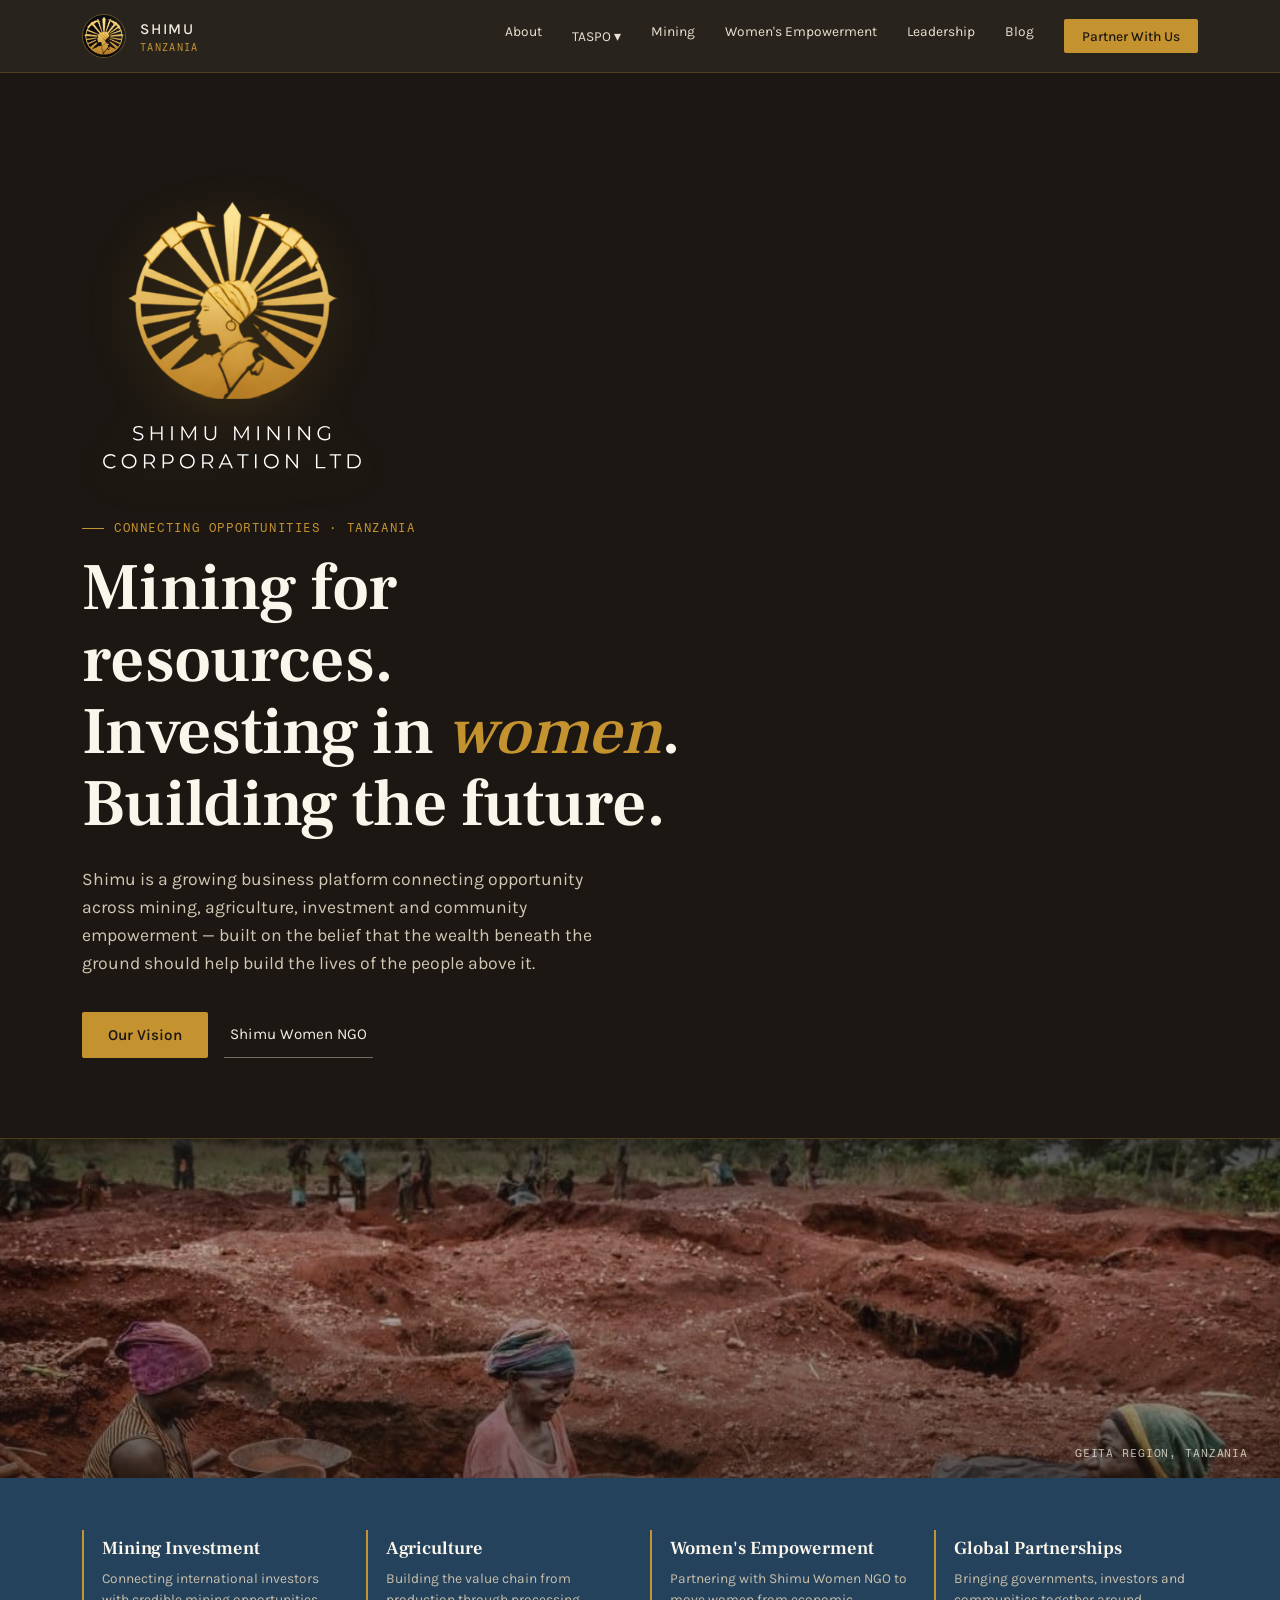
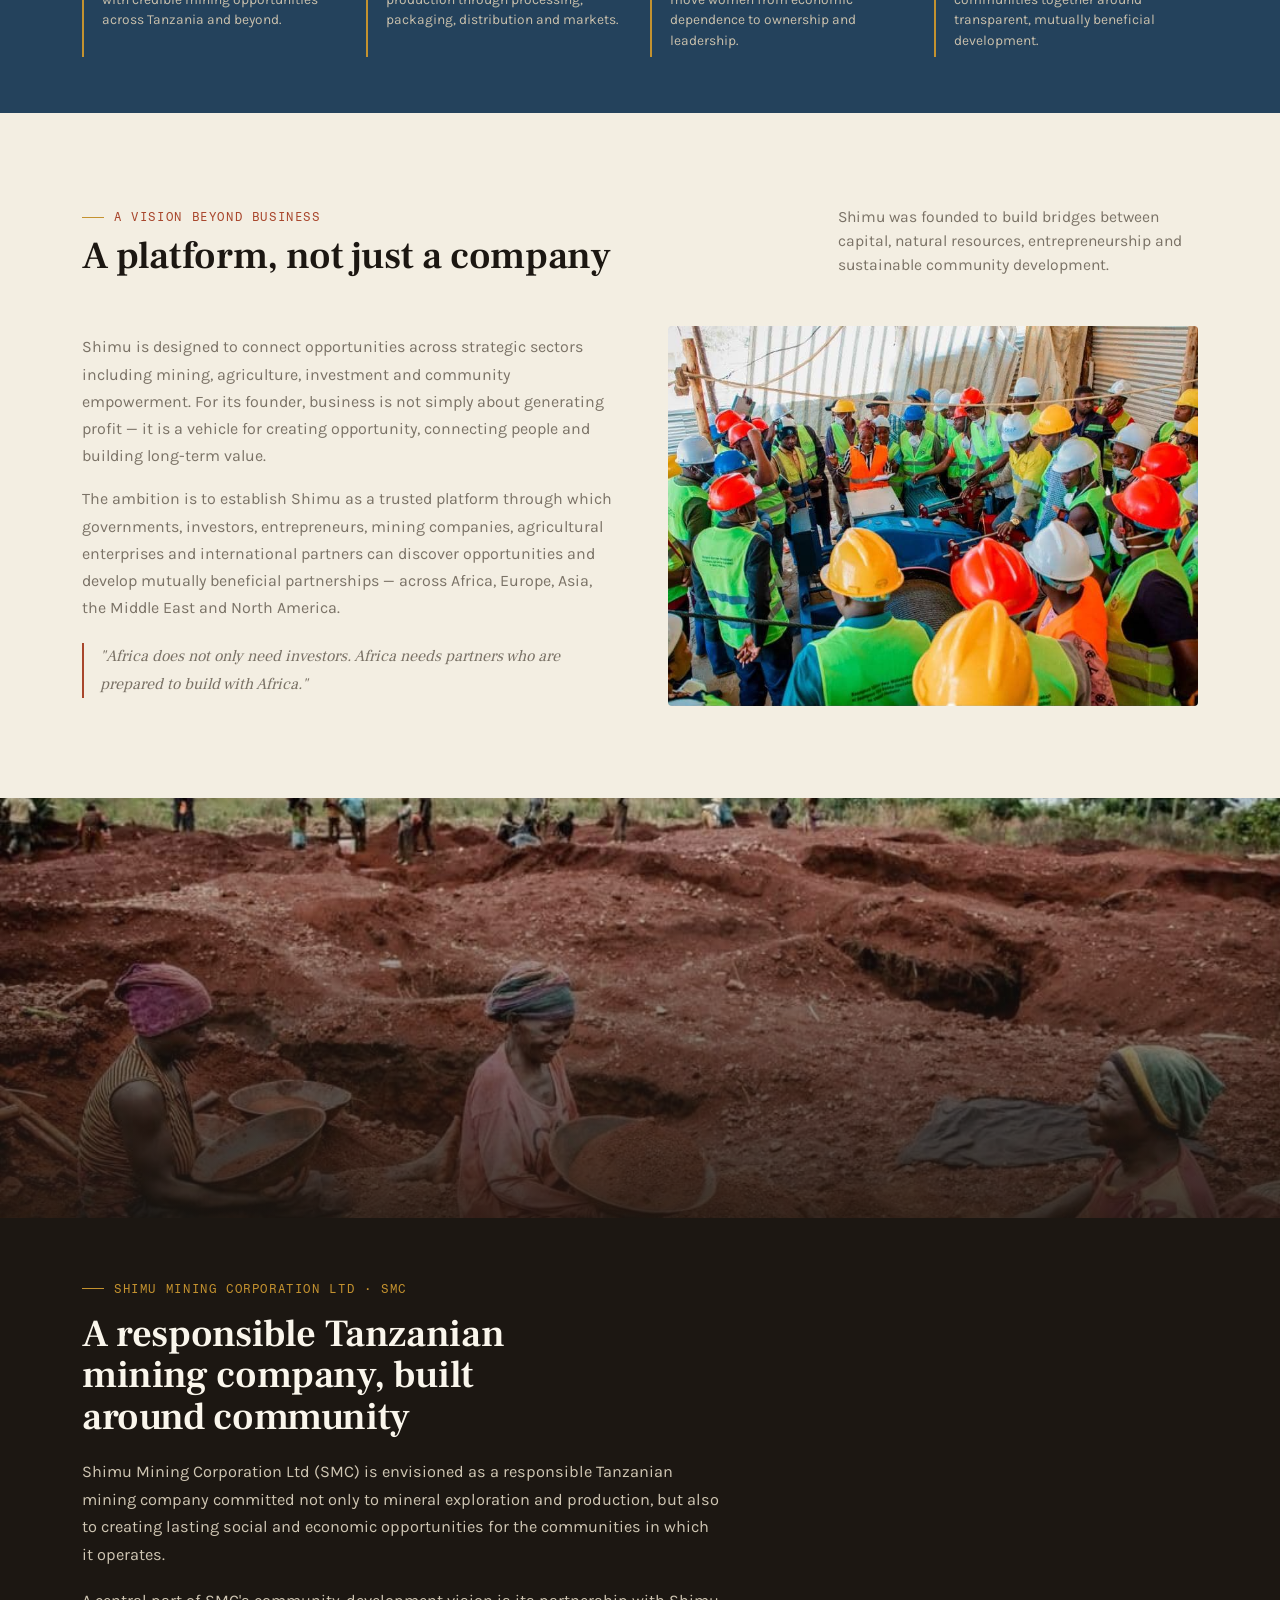
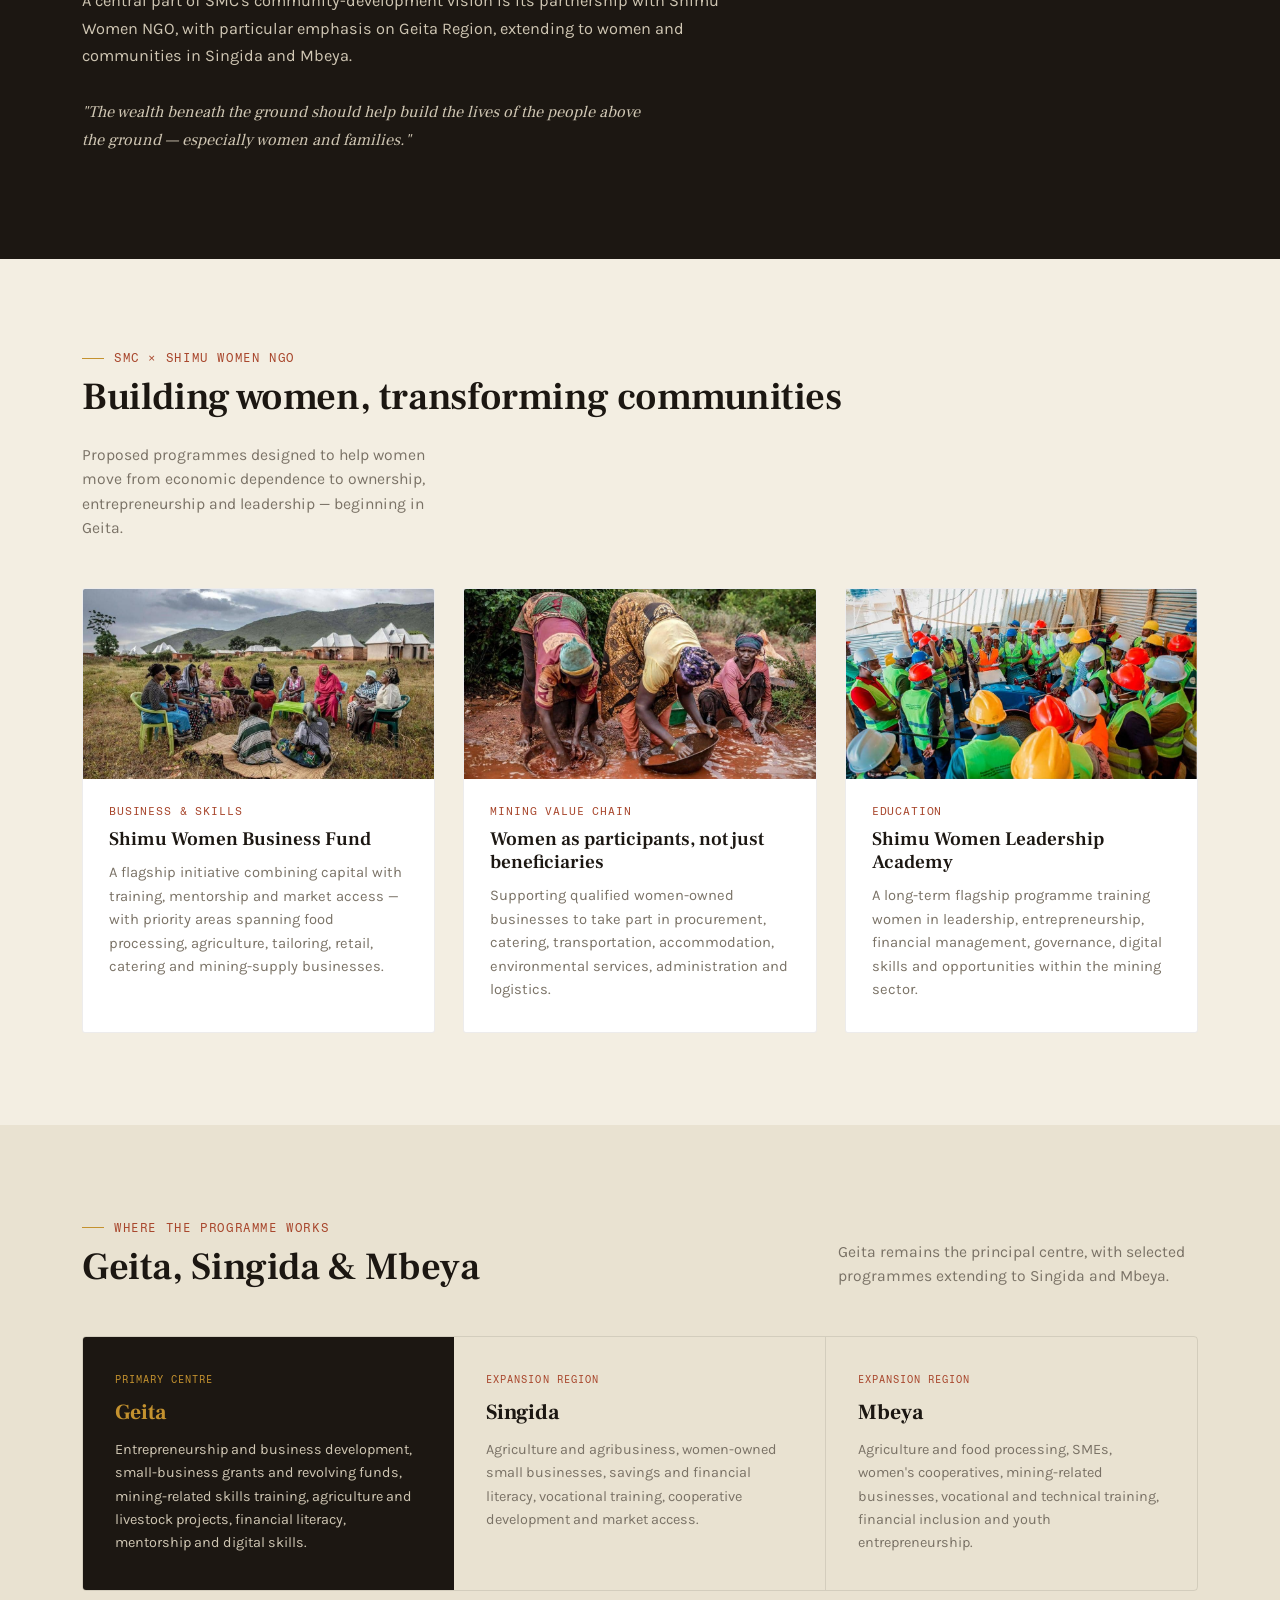
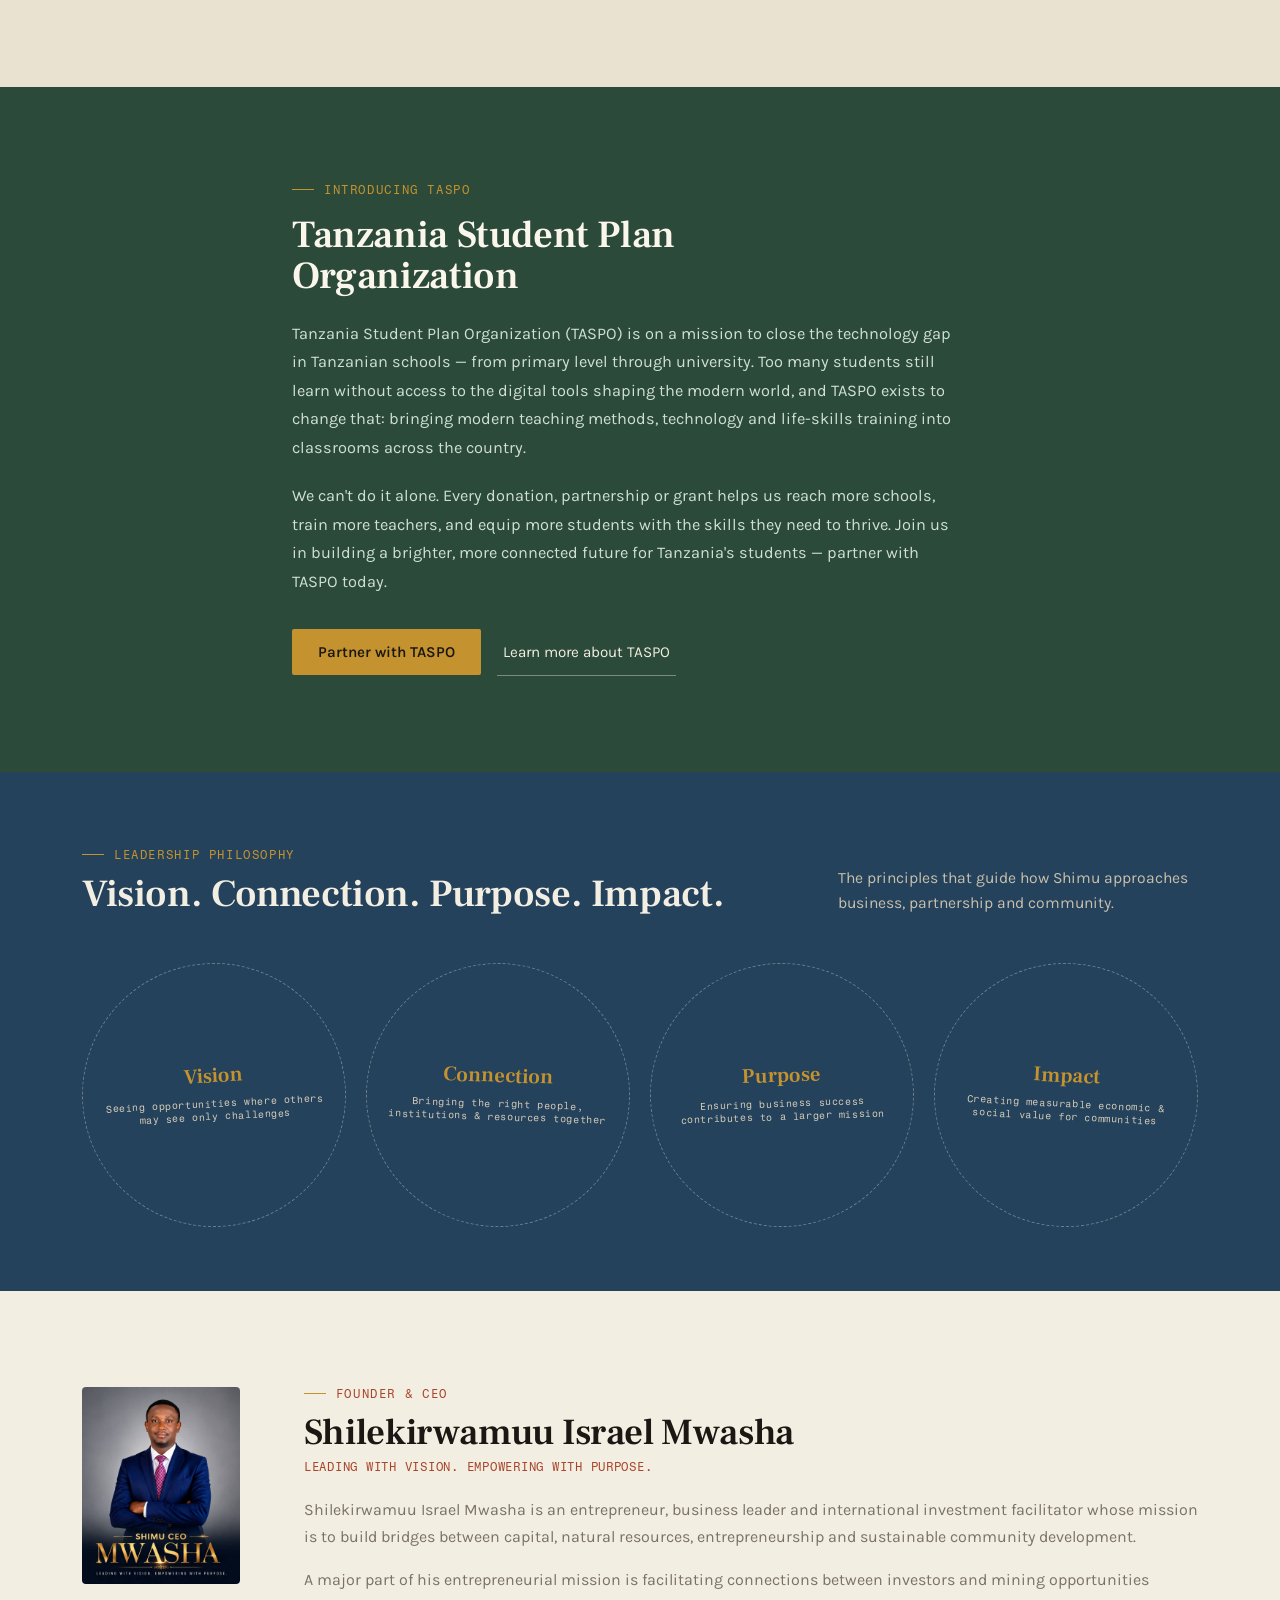
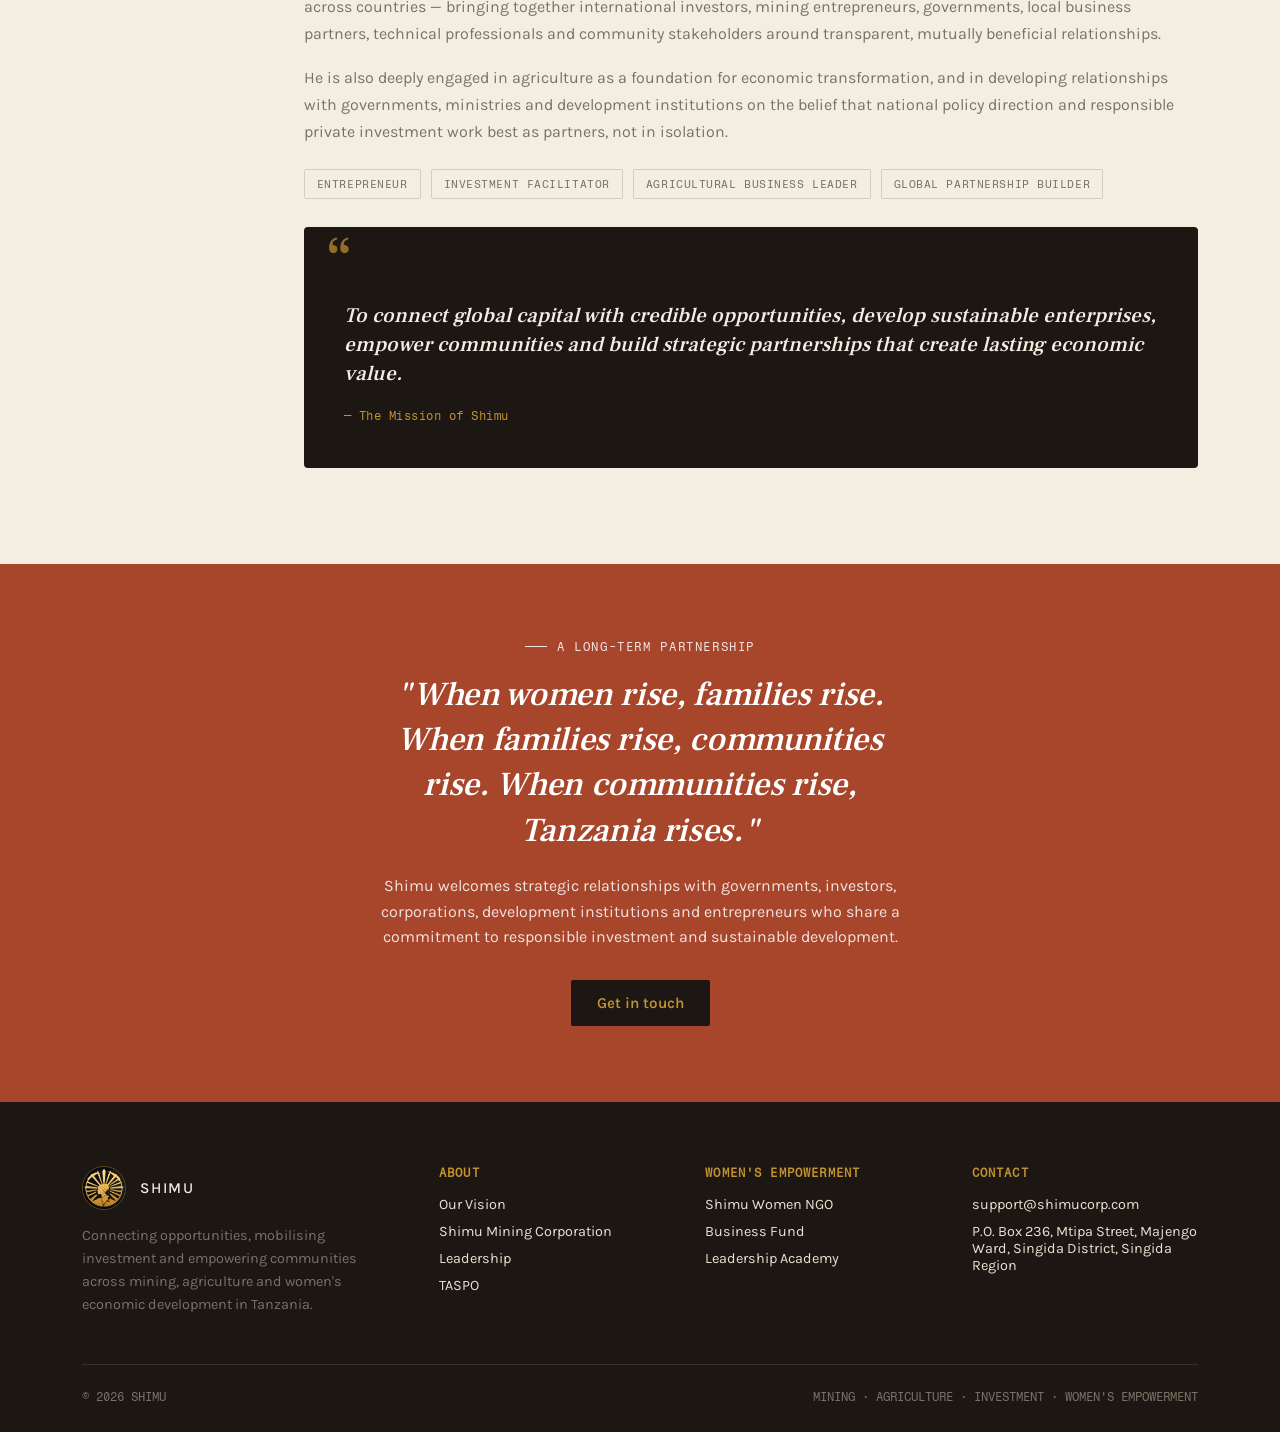
==== index.html @ d8be8149 "Add Donate page under TASPO New donate.html for the Whiteboards for All project — intro, "Why It Mat" ====
<!DOCTYPE html>
<html lang="en">
<head>
<meta charset="UTF-8">
<meta name="viewport" content="width=device-width, initial-scale=1.0">
<title>Shimu — Connecting Opportunities. Empowering Communities.</title>
<link rel="preconnect" href="https://fonts.googleapis.com">
<link rel="preconnect" href="https://fonts.gstatic.com" crossorigin>
<link href="https://fonts.googleapis.com/css2?family=Frank+Ruhl+Libre:wght@400;500;600;700;900&family=Karla:wght@400;500;600;700&family=Fragment+Mono&display=swap" rel="stylesheet">
<link rel="stylesheet" href="css/styles.css">
</head>
<body>

<header>
  <div class="nav">
    <a href="#" class="brand">
      <img class="brand-mark" src="images/shimu-logo-mark.png" alt="Shimu emblem">
      <span class="brand-text">Shimu<span>TANZANIA</span></span>
    </a>
    <nav class="navlinks">
      <a href="#about">About</a>
      <div class="nav-dropdown">
        <a href="taspo.html">TASPO ▾</a>
        <div class="nav-dropdown-menu">
          <a href="team.html">Team</a>
          <a href="licences.html">Licences</a>
          <a href="donate.html">Donate</a>
        </div>
      </div>
      <a href="#mining">Mining</a>
      <a href="#women">Women's Empowerment</a>
      <a href="#leadership">Leadership</a>
      <a href="blog.html">Blog</a>
      <a href="mailto:support@shimucorp.com" class="cta-link">Partner With Us</a>
    </nav>
    <button class="burger" aria-label="Open menu">MENU</button>
  </div>
</header>

<section class="hero">
  <div class="hero-inner">
    <img class="hero-logo" src="images/shimu-logo.svg" alt="Shimu Mining Co. Ltd. emblem">
    <div class="eyebrow">Connecting opportunities · Tanzania</div>
    <h1>Mining for resources.<br>Investing in <em>women</em>.<br>Building the future.</h1>
    <p class="lede">Shimu is a growing business platform connecting opportunity across mining, agriculture, investment and community empowerment — built on the belief that the wealth beneath the ground should help build the lives of the people above it.</p>
    <div class="hero-actions">
      <a href="#about" class="btn-primary">Our Vision</a>
      <a href="#women" class="btn-ghost">Shimu Women NGO</a>
    </div>
  </div>
  <div class="hero-photo">
    <img src="images/mining-site-aerial.jpg" alt="A Shimu-affiliated mining site in Geita Region, Tanzania">
    <span class="hero-photo-caption">Geita Region, Tanzania</span>
  </div>
</section>

<section class="pillars">
  <div class="pillars-inner">
    <div class="pillar">
      <h4>Mining Investment</h4>
      <p>Connecting international investors with credible mining opportunities across Tanzania and beyond.</p>
    </div>
    <div class="pillar">
      <h4>Agriculture</h4>
      <p>Building the value chain from production through processing, packaging, distribution and markets.</p>
    </div>
    <div class="pillar">
      <h4>Women's Empowerment</h4>
      <p>Partnering with Shimu Women NGO to move women from economic dependence to ownership and leadership.</p>
    </div>
    <div class="pillar">
      <h4>Global Partnerships</h4>
      <p>Bringing governments, investors and communities together around transparent, mutually beneficial development.</p>
    </div>
  </div>
</section>

<section class="section" id="about">
  <div class="wrap">
    <div class="section-head">
      <div>
        <div class="eyebrow rust">A vision beyond business</div>
        <h2>A platform, not just a company</h2>
      </div>
      <p>Shimu was founded to build bridges between capital, natural resources, entrepreneurship and sustainable community development.</p>
    </div>
    <div class="split">
      <div class="split-copy">
        <p>Shimu is designed to connect opportunities across strategic sectors including mining, agriculture, investment and community empowerment. For its founder, business is not simply about generating profit — it is a vehicle for creating opportunity, connecting people and building long-term value.</p>
        <p>The ambition is to establish Shimu as a trusted platform through which governments, investors, entrepreneurs, mining companies, agricultural enterprises and international partners can discover opportunities and develop mutually beneficial partnerships — across Africa, Europe, Asia, the Middle East and North America.</p>
        <p class="tag-line">"Africa does not only need investors. Africa needs partners who are prepared to build with Africa."</p>
      </div>
      <img src="images/training-workshop.jpg" alt="Community and mining-sector training session at a Shimu-affiliated site">
    </div>
  </div>
</section>

<section class="mining-band" id="mining">
  <div class="mining-media">
    <img src="images/mining-site-aerial.jpg" alt="Small-scale mining site with women working the ground in Geita Region">
  </div>
  <div class="mining-copy">
    <div class="eyebrow">Shimu Mining Corporation Ltd · SMC</div>
    <h2>A responsible Tanzanian mining company, built around community</h2>
    <p>Shimu Mining Corporation Ltd (SMC) is envisioned as a responsible Tanzanian mining company committed not only to mineral exploration and production, but also to creating lasting social and economic opportunities for the communities in which it operates.</p>
    <p>A central part of SMC's community-development vision is its partnership with Shimu Women NGO, with particular emphasis on Geita Region, extending to women and communities in Singida and Mbeya.</p>
    <p class="mining-quote">"The wealth beneath the ground should help build the lives of the people above the ground — especially women and families."</p>
  </div>
</section>

<section class="section" id="women">
  <div class="wrap">
    <div class="section-head">
      <div>
        <div class="eyebrow rust">SMC × Shimu Women NGO</div>
        <h2>Building women, transforming communities</h2>
      </div>
      <p>Proposed programmes designed to help women move from economic dependence to ownership, entrepreneurship and leadership — beginning in Geita.</p>
    </div>

    <div class="grid">
      <article class="card">
        <div class="card-media"><img src="images/womens-circle.jpg" alt="Women's group meeting in Geita Region"></div>
        <div class="card-body">
          <div class="card-tag">Business &amp; Skills</div>
          <h4>Shimu Women Business Fund</h4>
          <p>A flagship initiative combining capital with training, mentorship and market access — with priority areas spanning food processing, agriculture, tailoring, retail, catering and mining-supply businesses.</p>
        </div>
      </article>

      <article class="card">
        <div class="card-media"><img src="images/panning-closeup.jpg" alt="Women panning for minerals at a Shimu-affiliated site"></div>
        <div class="card-body">
          <div class="card-tag">Mining Value Chain</div>
          <h4>Women as participants, not just beneficiaries</h4>
          <p>Supporting qualified women-owned businesses to take part in procurement, catering, transportation, accommodation, environmental services, administration and logistics.</p>
        </div>
      </article>

      <article class="card">
        <div class="card-media"><img src="images/training-workshop.jpg" alt="Vocational training session at a Shimu-affiliated site"></div>
        <div class="card-body">
          <div class="card-tag">Education</div>
          <h4>Shimu Women Leadership Academy</h4>
          <p>A long-term flagship programme training women in leadership, entrepreneurship, financial management, governance, digital skills and opportunities within the mining sector.</p>
        </div>
      </article>
    </div>
  </div>
</section>

<section class="regions">
  <div class="wrap">
    <div class="section-head">
      <div>
        <div class="eyebrow rust">Where the programme works</div>
        <h2>Geita, Singida &amp; Mbeya</h2>
      </div>
      <p>Geita remains the principal centre, with selected programmes extending to Singida and Mbeya.</p>
    </div>
    <div class="region-grid">
      <div class="region primary">
        <span class="region-badge">Primary centre</span>
        <h4>Geita</h4>
        <p>Entrepreneurship and business development, small-business grants and revolving funds, mining-related skills training, agriculture and livestock projects, financial literacy, mentorship and digital skills.</p>
      </div>
      <div class="region">
        <span class="region-badge">Expansion region</span>
        <h4>Singida</h4>
        <p>Agriculture and agribusiness, women-owned small businesses, savings and financial literacy, vocational training, cooperative development and market access.</p>
      </div>
      <div class="region">
        <span class="region-badge">Expansion region</span>
        <h4>Mbeya</h4>
        <p>Agriculture and food processing, SMEs, women's cooperatives, mining-related businesses, vocational and technical training, financial inclusion and youth entrepreneurship.</p>
      </div>
    </div>
  </div>
</section>

<section class="taspo-band" id="taspo">
  <div class="wrap taspo-copy">
    <div class="eyebrow">Introducing TASPO</div>
    <h2>Tanzania Student Plan Organization</h2>
    <p>Tanzania Student Plan Organization (TASPO) is on a mission to close the technology gap in Tanzanian schools — from primary level through university. Too many students still learn without access to the digital tools shaping the modern world, and TASPO exists to change that: bringing modern teaching methods, technology and life-skills training into classrooms across the country.</p>
    <p>We can't do it alone. Every donation, partnership or grant helps us reach more schools, train more teachers, and equip more students with the skills they need to thrive. Join us in building a brighter, more connected future for Tanzania's students — partner with TASPO today.</p>
    <div class="hero-actions">
      <a href="mailto:support@shimucorp.com" class="btn-primary">Partner with TASPO</a>
      <a href="taspo.html" class="btn-ghost">Learn more about TASPO</a>
    </div>
  </div>
</section>

<section class="philosophy" id="leadership">
  <div class="wrap">
    <div class="section-head">
      <div>
        <div class="eyebrow">Leadership philosophy</div>
        <h2>Vision. Connection. Purpose. Impact.</h2>
      </div>
      <p>The principles that guide how Shimu approaches business, partnership and community.</p>
    </div>
    <div class="stamp-grid">
      <div class="stamp">
        <div class="word">Vision</div>
        <div class="lbl">Seeing opportunities where others may see only challenges</div>
      </div>
      <div class="stamp">
        <div class="word">Connection</div>
        <div class="lbl">Bringing the right people, institutions &amp; resources together</div>
      </div>
      <div class="stamp">
        <div class="word">Purpose</div>
        <div class="lbl">Ensuring business success contributes to a larger mission</div>
      </div>
      <div class="stamp">
        <div class="word">Impact</div>
        <div class="lbl">Creating measurable economic &amp; social value for communities</div>
      </div>
    </div>
  </div>
</section>

<section class="leader">
  <div class="wrap">
    <div class="leader-grid">
      <div class="leader-photo">
        <img src="images/ceo-mwasha.jpg" alt="Shilekirwamuu Israel Mwasha, Founder and CEO of Shimu">
      </div>
      <div class="leader-copy">
        <div class="eyebrow rust">Founder &amp; CEO</div>
        <h2>Shilekirwamuu Israel Mwasha</h2>
        <div class="leader-role">Leading with vision. Empowering with purpose.</div>
        <p>Shilekirwamuu Israel Mwasha is an entrepreneur, business leader and international investment facilitator whose mission is to build bridges between capital, natural resources, entrepreneurship and sustainable community development.</p>
        <p>A major part of his entrepreneurial mission is facilitating connections between investors and mining opportunities across countries — bringing together international investors, mining entrepreneurs, governments, local business partners, technical professionals and community stakeholders around transparent, mutually beneficial relationships.</p>
        <p>He is also deeply engaged in agriculture as a foundation for economic transformation, and in developing relationships with governments, ministries and development institutions on the belief that national policy direction and responsible private investment work best as partners, not in isolation.</p>
        <div class="leader-titles">
          <span>Entrepreneur</span>
          <span>Investment Facilitator</span>
          <span>Agricultural Business Leader</span>
          <span>Global Partnership Builder</span>
        </div>
        <div class="quote-block">
          <blockquote>To connect global capital with credible opportunities, develop sustainable enterprises, empower communities and build strategic partnerships that create lasting economic value.</blockquote>
          <cite>— The Mission of Shimu</cite>
        </div>
      </div>
    </div>
  </div>
</section>

<section class="cta-band" id="contact">
  <div class="wrap">
    <div class="eyebrow">A long-term partnership</div>
    <h2>"When women rise, families rise. When families rise, communities rise. When communities rise, Tanzania rises."</h2>
    <p>Shimu welcomes strategic relationships with governments, investors, corporations, development institutions and entrepreneurs who share a commitment to responsible investment and sustainable development.</p>
    <a href="mailto:support@shimucorp.com" class="btn-primary">Get in touch</a>
  </div>
</section>

<footer>
  <div class="wrap">
    <div class="footer-grid">
      <div class="footer-brand">
        <div class="brand">
          <img class="brand-mark" src="images/shimu-logo-mark.png" alt="Shimu emblem">
          <span class="brand-text">Shimu</span>
        </div>
        <p>Connecting opportunities, mobilising investment and empowering communities across mining, agriculture and women's economic development in Tanzania.</p>
      </div>
      <div>
        <h5>About</h5>
        <ul>
          <li><a href="#about">Our Vision</a></li>
          <li><a href="#mining">Shimu Mining Corporation</a></li>
          <li><a href="#leadership">Leadership</a></li>
          <li><a href="taspo.html">TASPO</a></li>
        </ul>
      </div>
      <div>
        <h5>Women's Empowerment</h5>
        <ul>
          <li><a href="#women">Shimu Women NGO</a></li>
          <li><a href="#women">Business Fund</a></li>
          <li><a href="#women">Leadership Academy</a></li>
        </ul>
      </div>
      <div>
        <h5>Contact</h5>
        <ul>
          <li><a href="mailto:support@shimucorp.com">support@shimucorp.com</a></li>
          <li>P.O. Box 236, Mtipa Street, Majengo Ward, Singida District, Singida Region</li>
        </ul>
      </div>
    </div>
    <div class="footer-bottom">
      <span>© 2026 SHIMU</span>
      <span>MINING · AGRICULTURE · INVESTMENT · WOMEN'S EMPOWERMENT</span>
    </div>
  </div>
</footer>

<script src="js/main.js" defer></script>
</body>
</html>
---- css/styles.css ----
/* ==========================================================================
   Shimu — site styles
   Structure: base/reset -> shared components -> page sections -> responsive
   ========================================================================== */

:root{
  --ink:#1c1712;
  --paper:#f3eee2;
  --gold:#c4922f;
  --indigo:#24425c;
  --rust:#a8462c;
  --forest:#2c4a3a;
  --sage:#dbe6d7;
  --sky:#dbe6ef;
  --stone:#7a7266;
  --paper-dim:#e9e2d1;
}

/* ---------- RESET / BASE ---------- */
*{box-sizing:border-box; margin:0; padding:0;}
html{scroll-behavior:smooth;}
body{
  background:var(--paper);
  color:var(--ink);
  font-family:'Karla', sans-serif;
  -webkit-font-smoothing:antialiased;
  overflow-x:hidden;
}
@media (prefers-reduced-motion: reduce){
  *{animation:none !important; transition:none !important;}
}
a{color:inherit; text-decoration:none;}
img{max-width:100%; display:block;}
h1,h2,h3{font-family:'Frank Ruhl Libre', serif; font-weight:600; line-height:1.08; letter-spacing:-0.01em;}
:focus-visible{outline:2px solid var(--gold); outline-offset:3px;}

/* ---------- SHARED COMPONENTS ---------- */
.wrap{max-width:1180px; margin:0 auto; padding:0 32px;}

.eyebrow{
  font-family:'Fragment Mono', monospace;
  font-size:0.72rem;
  letter-spacing:0.14em;
  text-transform:uppercase;
  color:var(--gold);
  display:flex; align-items:center; gap:10px;
}
.eyebrow::before{content:""; width:22px; height:1px; background:var(--gold);}
.eyebrow.rust{color:var(--rust);}

.btn-primary{
  background:var(--gold); color:var(--ink); padding:14px 26px; border-radius:2px;
  font-weight:600; font-size:0.95rem; transition:transform .2s, background .2s; display:inline-block;
}
.btn-primary:hover{background:#d6a445; transform:translateY(-1px);}
.btn-ghost{
  color:var(--paper); padding:14px 6px; font-size:0.95rem; border-bottom:1px solid rgba(243,238,226,0.4);
  transition:border-color .2s, color .2s;
}
.btn-ghost:hover{border-color:var(--gold); color:var(--gold);}
.btn-ghost.on-paper{color:var(--rust); border-bottom-color:rgba(168,70,44,0.35);}

.section{padding:92px 0;}
.section-head{display:flex; justify-content:space-between; align-items:flex-end; gap:24px; margin-bottom:48px; flex-wrap:wrap;}
.section-head h2{font-size:clamp(1.8rem, 3vw, 2.4rem); margin-top:12px;}
.section-head p{max-width:40ch; color:var(--stone); font-size:0.98rem; line-height:1.55;}

/* ---------- HEADER ---------- */
header{
  position:sticky; top:0; z-index:50;
  background:rgba(28,23,18,0.94);
  backdrop-filter:blur(6px);
  border-bottom:1px solid rgba(196,146,47,0.25);
}
.nav{
  position:relative;
  display:flex; align-items:center; justify-content:space-between;
  padding:14px 32px; max-width:1180px; margin:0 auto;
}
.brand{display:flex; align-items:center; gap:14px; color:var(--paper);}
.brand-mark{width:44px; height:44px; flex-shrink:0; object-fit:cover; border-radius:50%; border:1px solid rgba(196,146,47,0.4);}
.brand-text{font-family:'Karla', sans-serif; font-size:0.95rem; font-weight:500; letter-spacing:0.12em; text-transform:uppercase;}
.brand-text span{display:block; font-family:'Fragment Mono', monospace; font-size:0.6rem; letter-spacing:0.14em; color:var(--gold); font-weight:400; margin-top:4px; text-transform:uppercase;}
.navlinks{display:flex; gap:30px; font-size:0.86rem; color:var(--paper-dim);}
.navlinks a{position:relative; padding:4px 0; transition:color .2s;}
.navlinks a:hover{color:var(--gold);}
.navlinks a::after{content:""; position:absolute; left:0; bottom:0; width:0; height:1px; background:var(--gold); transition:width .25s;}
.navlinks a:hover::after{width:100%;}
.navlinks a.cta-link{
  color:var(--ink); background:var(--gold); padding:9px 18px; border-radius:2px; font-weight:500;
}
.navlinks a.cta-link::after{display:none;}
.navlinks a.cta-link:hover{background:#d6a445; color:var(--ink);}
.burger{display:none; color:var(--paper); font-family:'Fragment Mono',monospace; font-size:0.8rem; letter-spacing:0.08em; background:none; border:1px solid rgba(243,238,226,0.3); padding:8px 14px; border-radius:2px; cursor:pointer;}
.nav-dropdown{position:relative; display:inline-flex; align-items:center;}
.nav-dropdown-menu{
  position:absolute; top:100%; left:0; margin-top:8px; min-width:150px;
  background:var(--ink); border:1px solid rgba(196,146,47,0.25); border-radius:2px; padding:6px 0;
  opacity:0; visibility:hidden; transform:translateY(-6px);
  transition:opacity .2s ease, transform .2s ease, visibility .2s;
  z-index:60;
}
.nav-dropdown:hover .nav-dropdown-menu,
.nav-dropdown:focus-within .nav-dropdown-menu{
  opacity:1; visibility:visible; transform:translateY(0);
}
.nav-dropdown-menu a{display:block; padding:10px 18px; white-space:nowrap;}

/* ---------- HERO ---------- */
.hero{
  position:relative; background:var(--ink); color:var(--paper);
  padding:100px 0 0; overflow:hidden;
}
.hero-inner{position:relative; z-index:2; max-width:1180px; margin:0 auto; padding:20px 32px 80px;}
.hero-logo{
  width:300px; max-width:70%; height:auto; margin-bottom:28px;
  filter:drop-shadow(0 8px 24px rgba(196,146,47,0.2));
}
.hero h1{
  font-size:clamp(2.4rem, 5.2vw, 4.2rem);
  max-width:16ch; margin:18px 0 24px;
  color:#faf6ec;
}
.hero h1 em{font-style:italic; color:var(--gold); font-weight:500;}
.hero p.lede{
  max-width:52ch; font-size:1.1rem; line-height:1.6; color:#cfc6b3; margin-bottom:34px;
}
.hero-actions{display:flex; gap:16px; flex-wrap:wrap; align-items:center;}
.hero-photo{
  position:relative; width:100%; height:340px; overflow:hidden;
  border-top:1px solid rgba(196,146,47,0.3);
}
.hero-photo img{width:100%; height:100%; object-fit:cover; object-position:center 35%; opacity:0.88;}
.hero-photo::after{
  content:""; position:absolute; inset:0;
  background:linear-gradient(180deg, rgba(28,23,18,0.75) 0%, rgba(28,23,18,0.15) 30%, rgba(28,23,18,0.55) 100%);
}
.hero-photo-caption{
  position:absolute; bottom:18px; right:32px; z-index:3;
  font-family:'Fragment Mono', monospace; font-size:0.68rem; letter-spacing:0.08em;
  color:rgba(243,238,226,0.75); text-transform:uppercase;
}

/* ---------- PILLARS STRIP ---------- */
.pillars{background:var(--indigo); position:relative; padding:52px 0 56px;}
.pillars-inner{
  max-width:1180px; margin:0 auto; padding:0 32px;
  display:grid; grid-template-columns:repeat(4, 1fr); gap:20px;
}
.pillar{
  border-left:2px solid var(--gold); padding:6px 0 6px 18px; color:var(--paper);
}
.pillar h4{font-family:'Frank Ruhl Libre', serif; font-size:1.15rem; font-weight:600; margin-bottom:8px; color:#faf6ec;}
.pillar p{font-size:0.86rem; line-height:1.5; color:#c9c0ac;}

/* ---------- ABOUT / SPLIT ---------- */
.split{display:grid; grid-template-columns:1fr 1fr; gap:56px; align-items:center;}
.split img{border-radius:4px; width:100%; height:380px; object-fit:cover;}
.split-copy p{color:var(--stone); line-height:1.7; margin-bottom:16px; font-size:1rem;}
.split-copy p:last-child{margin-bottom:0;}
.tag-line{
  font-family:'Frank Ruhl Libre', serif; font-style:italic; font-size:1.2rem; color:var(--ink);
  border-left:2px solid var(--rust); padding-left:16px; margin:22px 0;
}

/* ---------- MINING (dark banner) ---------- */
.mining-band{background:var(--ink); color:var(--paper); padding:0;}
.mining-media{position:relative; height:420px; overflow:hidden;}
.mining-media img{width:100%; height:100%; object-fit:cover;}
.mining-media::after{content:""; position:absolute; inset:0; background:linear-gradient(180deg, rgba(28,23,18,0.1) 0%, rgba(28,23,18,0.85) 100%);}
.mining-copy{max-width:1180px; margin:0 auto; padding:64px 32px 88px;}
.mining-copy .eyebrow{margin-bottom:18px;}
.mining-copy h2{color:#faf6ec; font-size:clamp(1.8rem, 3vw, 2.4rem); max-width:22ch; margin-bottom:20px;}
.mining-copy p{color:#cfc6b3; line-height:1.7; max-width:64ch; margin-bottom:18px; font-size:1.02rem;}
.mining-quote{
  font-family:'Frank Ruhl Libre', serif; font-style:italic; font-size:1.35rem; color:var(--gold);
  max-width:32ch; margin-top:28px; line-height:1.4;
}

/* ---------- PROGRAMME CARDS ---------- */
.grid{display:grid; grid-template-columns:repeat(3, 1fr); gap:28px;}
.card{
  background:#fff; border:1px solid rgba(28,23,18,0.08); border-radius:3px; overflow:hidden;
  display:flex; flex-direction:column; transition:transform .25s ease, box-shadow .25s ease;
}
.card:hover{transform:translateY(-4px); box-shadow:0 14px 32px rgba(28,23,18,0.1);}
.card-media{height:190px; position:relative; overflow:hidden;}
.card-media img{width:100%; height:100%; object-fit:cover;}
.card-body{padding:26px 26px 30px; display:flex; flex-direction:column; flex:1;}
.card-tag{font-family:'Fragment Mono', monospace; font-size:0.66rem; letter-spacing:0.08em; color:var(--rust); text-transform:uppercase; margin-bottom:10px;}
.card h4{font-family:'Frank Ruhl Libre', serif; font-size:1.2rem; font-weight:600; margin-bottom:10px; line-height:1.2;}
.card p{color:var(--stone); font-size:0.92rem; line-height:1.6; flex:1;}

/* ---------- REGIONS ---------- */
.regions{background:var(--paper-dim); padding:96px 0;}
.region-grid{display:grid; grid-template-columns:repeat(3, 1fr); gap:0; border:1px solid rgba(28,23,18,0.1); border-radius:4px; overflow:hidden;}
.region{padding:36px 32px; border-right:1px solid rgba(28,23,18,0.1);}
.region:last-child{border-right:none;}
.region.primary{background:var(--ink); color:var(--paper);}
.region.primary h4{color:var(--gold);}
.region.primary p{color:#cfc6b3;}
.region-badge{font-family:'Fragment Mono', monospace; font-size:0.64rem; letter-spacing:0.1em; text-transform:uppercase; color:var(--rust); margin-bottom:12px; display:block;}
.region.primary .region-badge{color:var(--gold);}
.region h4{font-family:'Frank Ruhl Libre', serif; font-size:1.35rem; margin-bottom:12px;}
.region p{color:var(--stone); font-size:0.9rem; line-height:1.6;}

/* ---------- TASPO NGO BAND ---------- */
.taspo-band{background:var(--forest); color:var(--paper); padding:96px 0;}
.taspo-copy{max-width:760px;}
.taspo-copy::after{content:""; display:table; clear:both;}
.taspo-logo-badge{
  float:right; width:170px; height:170px; object-fit:cover; border-radius:18px;
  margin:0 0 20px 28px; box-shadow:0 10px 28px rgba(0,0,0,0.25);
}
.taspo-band .eyebrow{margin-bottom:18px;}
.taspo-band h2{color:#faf6ec; font-size:clamp(1.8rem, 3vw, 2.4rem); max-width:22ch; margin-bottom:22px;}
.taspo-band p{color:#cfe0d3; line-height:1.75; max-width:66ch; margin-bottom:20px; font-size:1.02rem;}
.taspo-band p:last-of-type{margin-bottom:32px;}

/* ---------- LEADERSHIP PHILOSOPHY (stamps) ---------- */
.philosophy{background:var(--indigo); position:relative; padding:76px 0 64px;}
.philosophy .section-head h2, .philosophy .section-head p{color:var(--paper);}
.philosophy .section-head p{color:#c9c0ac;}
.stamp-grid{
  display:grid; grid-template-columns:repeat(4, 1fr); gap:20px;
}
.stamp{
  border:1.5px dashed rgba(243,238,226,0.35); border-radius:50%;
  aspect-ratio:1/1; display:flex; flex-direction:column; align-items:center; justify-content:center;
  text-align:center; padding:20px; color:var(--paper);
  transform:rotate(var(--r, -2deg));
  transition:transform .35s ease, border-color .35s ease;
}
.stamp:hover{transform:rotate(0deg) scale(1.03); border-color:var(--gold);}
.stamp .word{font-family:'Frank Ruhl Libre', serif; font-size:1.3rem; font-weight:600; color:var(--gold); line-height:1;}
.stamp .lbl{font-family:'Fragment Mono', monospace; font-size:0.62rem; letter-spacing:0.06em; margin-top:10px; color:#d7cdb8; line-height:1.4;}
/* Per-stamp tilt — kept here instead of inline styles on the elements */
.stamp-grid .stamp:nth-child(1){--r:-3deg;}
.stamp-grid .stamp:nth-child(2){--r:2deg;}
.stamp-grid .stamp:nth-child(3){--r:-2deg;}
.stamp-grid .stamp:nth-child(4){--r:3deg;}

/* ---------- CEO / LEADERSHIP ---------- */
.leader{padding:96px 0;}
.leader-grid{display:grid; grid-template-columns:0.3fr 1.7fr; gap:64px; align-items:start;}
.leader-grid.reverse{grid-template-columns:1.7fr 0.3fr; align-items:start;}
.leader-photo{position:relative;}
.leader-photo img{width:100%; border-radius:4px; object-fit:cover;}
.leader-copy h2{font-size:clamp(1.8rem,3vw,2.3rem); margin-top:12px; margin-bottom:6px;}
.leader-role{font-family:'Fragment Mono', monospace; font-size:0.78rem; letter-spacing:0.06em; color:var(--rust); text-transform:uppercase; margin-bottom:22px;}
.leader-copy p{color:var(--stone); line-height:1.7; margin-bottom:16px; font-size:1rem;}
.leader.indigo{background:var(--indigo); color:var(--paper);}
.leader.indigo .leader-copy h2{color:#faf6ec;}
.leader.indigo .leader-role{color:var(--gold);}
.leader.indigo .leader-copy p{color:#cdd7e2;}
.leader.sage{background:var(--sage);}
.leader.sage .eyebrow{color:var(--forest);}
.leader.sage .leader-role{color:var(--forest);}
.bio-more h4{font-family:'Frank Ruhl Libre', serif; font-size:1.15rem; font-weight:600; margin:26px 0 10px; color:var(--ink);}
.bio-more ul{margin:0 0 20px; padding-left:22px; color:var(--stone); line-height:1.7;}
.bio-more li{margin-bottom:10px;}
.bio-more li strong{color:var(--ink);}
.leader.sage .bio-more .quote-block{margin-top:22px;}
.leader.sky{background:var(--sky);}
.leader.sky .eyebrow{color:var(--indigo);}
.leader.sky .leader-role{color:var(--indigo);}
.leader.sky .read-more-toggle{border-bottom-color:rgba(28,23,18,0.3);}
.leader.sky .read-more-toggle:hover{border-color:var(--indigo); color:var(--indigo);}
.leader.sage .read-more-toggle{border-bottom-color:rgba(28,23,18,0.3);}
.leader.rust{background:var(--rust); color:#fff;}
.leader.rust .eyebrow{color:rgba(255,255,255,0.85);}
.leader.rust .eyebrow::before{background:rgba(255,255,255,0.85);}
.leader.rust .leader-copy h2{color:#fff;}
.leader.rust .leader-role{color:#fff;}
.leader.rust .leader-copy p{color:rgba(255,255,255,0.9);}
.leader.rust .bio-more h4{color:#fff;}
.leader.rust .bio-more .quote-block{margin-top:22px; background:var(--ink);}
.leader.sage .read-more-toggle:hover{border-color:var(--forest); color:var(--forest);}
.read-more-toggle{
  display:inline-block; margin-top:4px;
  background:none; border:none; padding:0;
  font-family:'Karla', sans-serif; font-size:0.95rem; color:inherit;
  border-bottom:1px solid rgba(243,238,226,0.4);
  cursor:pointer; transition:border-color .2s, color .2s;
}
.read-more-toggle:hover{border-color:var(--gold); color:var(--gold);}
.leader-titles{
  display:flex; flex-wrap:wrap; gap:10px; margin:24px 0 28px;
}
.leader-titles span{
  font-family:'Fragment Mono', monospace; font-size:0.7rem; letter-spacing:0.05em; text-transform:uppercase;
  border:1px solid rgba(28,23,18,0.15); padding:7px 12px; border-radius:2px; color:var(--stone);
}
.quote-block{
  background:var(--ink); color:var(--paper); padding:44px 40px; border-radius:4px; position:relative; margin-top:16px;
}
.quote-block::before{
  content:"\201C"; font-family:'Frank Ruhl Libre', serif; font-size:4.5rem; color:var(--gold); position:absolute; top:2px; left:20px; line-height:1; opacity:0.7;
}
.quote-block blockquote{font-family:'Frank Ruhl Libre', serif; font-size:1.3rem; font-weight:500; line-height:1.4; margin:30px 0 16px; font-style:italic;}
.quote-block cite{font-style:normal; font-family:'Fragment Mono', monospace; font-size:0.76rem; color:var(--gold); letter-spacing:0.04em;}

/* ---------- CLOSING QUOTE BAND ---------- */
.cta-band{
  background:var(--rust); color:#fff; padding:76px 0; text-align:center;
}
.cta-band .eyebrow{justify-content:center; color:rgba(255,255,255,0.85);}
.cta-band .eyebrow::before{background:rgba(255,255,255,0.85);}
.cta-band h2{color:#fff; font-size:clamp(1.5rem,2.8vw,2.1rem); max-width:26ch; margin:18px auto 20px; line-height:1.35; font-style:italic; font-weight:500;}
.cta-band p{color:rgba(255,255,255,0.85); max-width:52ch; margin:0 auto 30px; line-height:1.6;}
.cta-band .btn-primary{background:var(--ink); color:var(--gold);}
.cta-band .btn-primary:hover{background:#2a2015;}

/* ---------- TASPO PAGE (focus areas + forest CTA) ---------- */
.taspo-focus{background:var(--paper-dim); padding:96px 0;}
.taspo-focus-grid{display:grid; grid-template-columns:repeat(2, 1fr); gap:32px 40px;}
.taspo-focus-item{border-left:2px solid var(--forest); padding:6px 0 6px 20px;}
.taspo-focus-item h4{font-family:'Frank Ruhl Libre', serif; font-size:1.2rem; font-weight:600; margin-bottom:10px; color:var(--ink);}
.taspo-focus-item p{color:var(--stone); font-size:0.95rem; line-height:1.6;}
.taspo-project-photo{width:100%; height:420px; object-fit:cover; border-radius:4px; margin-bottom:40px;}
.team-grid{display:grid; grid-template-columns:repeat(4, 1fr); gap:24px;}
.team-card{
  display:block; color:inherit; text-decoration:none;
  background:#fff; border:1px solid rgba(28,23,18,0.08); border-radius:3px; overflow:hidden;
  transition:transform .25s ease, box-shadow .25s ease;
}
.team-card:hover{transform:translateY(-4px); box-shadow:0 14px 32px rgba(28,23,18,0.1);}
.team-card img{width:100%; aspect-ratio:1/1; object-fit:cover; display:block;}
.team-card-body{padding:18px 20px 22px;}
.team-card h4{font-family:'Frank Ruhl Libre', serif; font-size:1.05rem; font-weight:600; margin-bottom:4px; color:var(--ink);}
.team-card p{font-family:'Fragment Mono', monospace; font-size:0.7rem; letter-spacing:0.05em; text-transform:uppercase; color:var(--rust);}
.cta-band.forest{background:var(--forest);}

/* ---------- BLOG ---------- */
.blog-grid{display:grid; grid-template-columns:repeat(auto-fill, minmax(320px, 1fr)); gap:24px;}
.blog-card{
  display:block; color:inherit; text-decoration:none;
  background:#fff; border:1px solid rgba(28,23,18,0.08); border-radius:3px; overflow:hidden;
  transition:transform .25s ease, box-shadow .25s ease;
}
.blog-card:hover{transform:translateY(-4px); box-shadow:0 14px 32px rgba(28,23,18,0.1);}
.blog-card img{width:100%; aspect-ratio:16/9; object-fit:cover; display:block;}
.blog-card-body{padding:26px 28px 28px;}
.blog-card .eyebrow{margin-bottom:12px;}
.blog-card h3{font-family:'Frank Ruhl Libre', serif; font-size:1.3rem; font-weight:600; margin-bottom:10px; color:var(--ink); line-height:1.25;}
.blog-card p{color:var(--stone); line-height:1.6; font-size:0.95rem;}
.blog-card .read-more-label{
  display:inline-block; margin-top:16px; font-family:'Fragment Mono', monospace;
  font-size:0.7rem; letter-spacing:0.05em; text-transform:uppercase; color:var(--rust);
}
.blog-post h3{font-family:'Frank Ruhl Libre', serif; font-size:1.4rem; font-weight:600; margin:40px 0 14px; color:var(--ink);}
.blog-post h4{font-family:'Frank Ruhl Libre', serif; font-size:1.1rem; font-weight:600; margin:24px 0 8px; color:var(--ink);}
.blog-post p{color:var(--stone); line-height:1.75; margin-bottom:16px; font-size:1.02rem;}
.blog-post ul, .blog-post ol{margin:0 0 20px; padding-left:22px; color:var(--stone); line-height:1.7;}
.blog-post li{margin-bottom:8px;}
.blog-post a{color:var(--rust); text-decoration:underline; text-underline-offset:2px;}
.blog-post a:hover{color:var(--gold);}

/* ---------- LICENCES ---------- */
.licence-grid{display:grid; grid-template-columns:repeat(auto-fill, minmax(280px, 1fr)); gap:28px;}
.licence-card{
  display:block; color:inherit; text-decoration:none;
  background:#fff; border:1px solid rgba(28,23,18,0.08); border-radius:3px; overflow:hidden;
  transition:transform .25s ease, box-shadow .25s ease;
}
.licence-card:hover{transform:translateY(-4px); box-shadow:0 14px 32px rgba(28,23,18,0.1);}
.licence-card img{width:100%; height:240px; object-fit:contain; background:var(--paper-dim); display:block; padding:14px;}
.licence-card .licence-placeholder{
  width:100%; height:240px; display:flex; align-items:center; justify-content:center;
  background:var(--ink); color:var(--gold); font-family:'Fragment Mono', monospace;
  font-size:1.5rem; letter-spacing:0.12em;
}
.licence-card-body{padding:22px 24px 26px;}
.licence-card h3{font-family:'Frank Ruhl Libre', serif; font-size:1.15rem; font-weight:600; margin-bottom:8px; color:var(--ink);}
.licence-card p{color:var(--stone); font-size:0.9rem; line-height:1.55; margin-bottom:12px;}
.licence-card .read-more-label{
  display:inline-block; font-family:'Fragment Mono', monospace;
  font-size:0.7rem; letter-spacing:0.05em; text-transform:uppercase; color:var(--rust);
}
.taspo-dark-band{background:var(--ink); color:var(--paper); padding:92px 0;}
.taspo-dark-band .eyebrow{margin-bottom:18px;}
.taspo-dark-band h2{color:#faf6ec; font-size:clamp(1.8rem, 3vw, 2.4rem); max-width:26ch; margin-bottom:20px;}
.taspo-dark-band p{color:#cfc6b3; line-height:1.75; max-width:68ch; margin-bottom:16px; font-size:1.02rem;}
.taspo-dark-band p:last-child{margin-bottom:0;}

/* ---------- DONATE ---------- */
.donate-highlight{
  background:var(--forest); color:#fff; text-align:center;
  border-radius:4px; padding:36px 32px; margin:8px 0 4px;
}
.donate-highlight .amount{
  font-family:'Frank Ruhl Libre', serif; font-size:clamp(1.6rem, 3.4vw, 2.3rem);
  font-weight:700; color:var(--gold); line-height:1.2;
}
.donate-highlight p{color:rgba(255,255,255,0.9); margin:10px auto 0; max-width:44ch; line-height:1.6;}
.donate-tiers{
  display:grid; grid-template-columns:repeat(4, 1fr); gap:20px; margin-top:8px;
}
.donate-tier{
  background:#fff; border:1px solid rgba(28,23,18,0.1); border-top:3px solid var(--gold);
  border-radius:3px; padding:26px 22px 28px;
}
.donate-tier .tier-amount{
  font-family:'Frank Ruhl Libre', serif; font-size:1.7rem; font-weight:700; color:var(--ink); margin-bottom:8px;
}
.donate-tier p{color:var(--stone); font-size:0.92rem; line-height:1.55;}
.donate-cta{text-align:center; margin-top:8px;}
.donate-note{
  color:var(--stone); font-size:0.92rem; line-height:1.7; max-width:60ch; margin:0 auto 24px; text-align:center;
}

/* ---------- FOOTER ---------- */
footer{background:var(--ink); color:var(--paper-dim); padding:64px 0 28px;}
.footer-grid{display:grid; grid-template-columns:1.4fr 1fr 1fr 1fr; gap:40px; margin-bottom:48px;}
.footer-brand .brand{color:var(--paper); margin-bottom:14px;}
.footer-brand p{color:var(--stone); font-size:0.9rem; line-height:1.6; max-width:34ch;}
footer h5{font-family:'Fragment Mono', monospace; font-size:0.72rem; letter-spacing:0.1em; text-transform:uppercase; color:var(--gold); margin-bottom:16px;}
footer ul{list-style:none;}
footer li{margin-bottom:10px; font-size:0.9rem; color:var(--paper-dim);}
footer li a:hover{color:var(--gold);}
.footer-bottom{
  border-top:1px solid rgba(243,238,226,0.12); padding-top:24px; display:flex; justify-content:space-between;
  font-size:0.76rem; color:var(--stone); flex-wrap:wrap; gap:10px; font-family:'Fragment Mono', monospace;
}

/* ---------- RESPONSIVE ---------- */
@media (max-width: 900px){
  .navlinks{display:none;}
  .burger{display:block;}
  .nav.open .navlinks{
    display:flex; flex-direction:column; align-items:stretch; gap:0;
    position:absolute; top:100%; left:0; right:0;
    background:var(--ink); border-top:1px solid rgba(196,146,47,0.25);
    padding:8px 32px 22px;
  }
  .nav.open .navlinks a{padding:14px 0; border-bottom:1px solid rgba(243,238,226,0.08);}
  .nav.open .navlinks a.cta-link{margin-top:14px; text-align:center; border-bottom:none;}
  .nav-dropdown{position:static; display:block; width:100%;}
  .nav-dropdown-menu{
    position:static; opacity:1; visibility:visible; transform:none;
    background:none; border:none; padding:0 0 0 18px; margin-top:0; min-width:0;
  }
  .nav-dropdown-menu a{font-size:0.86rem; color:var(--paper-dim);}
  .pillars-inner{grid-template-columns:repeat(2, 1fr);}
  .split{grid-template-columns:1fr; gap:32px;}
  .split img{height:260px;}
  .grid{grid-template-columns:1fr;}
  .region-grid{grid-template-columns:1fr;}
  .region{border-right:none; border-bottom:1px solid rgba(28,23,18,0.1);}
  .stamp-grid{grid-template-columns:repeat(2, 1fr);}
  .leader-grid, .leader-grid.reverse{grid-template-columns:1fr; gap:36px;}
  .footer-grid{grid-template-columns:1fr 1fr;}
  .taspo-focus-grid{grid-template-columns:1fr;}
  .team-grid{grid-template-columns:repeat(2, 1fr);}
  .donate-tiers{grid-template-columns:repeat(2, 1fr);}
}
@media (max-width: 520px){
  .pillars-inner{grid-template-columns:1fr;}
  .footer-grid{grid-template-columns:1fr;}
  .team-grid{grid-template-columns:1fr;}
  .donate-tiers{grid-template-columns:1fr;}
}
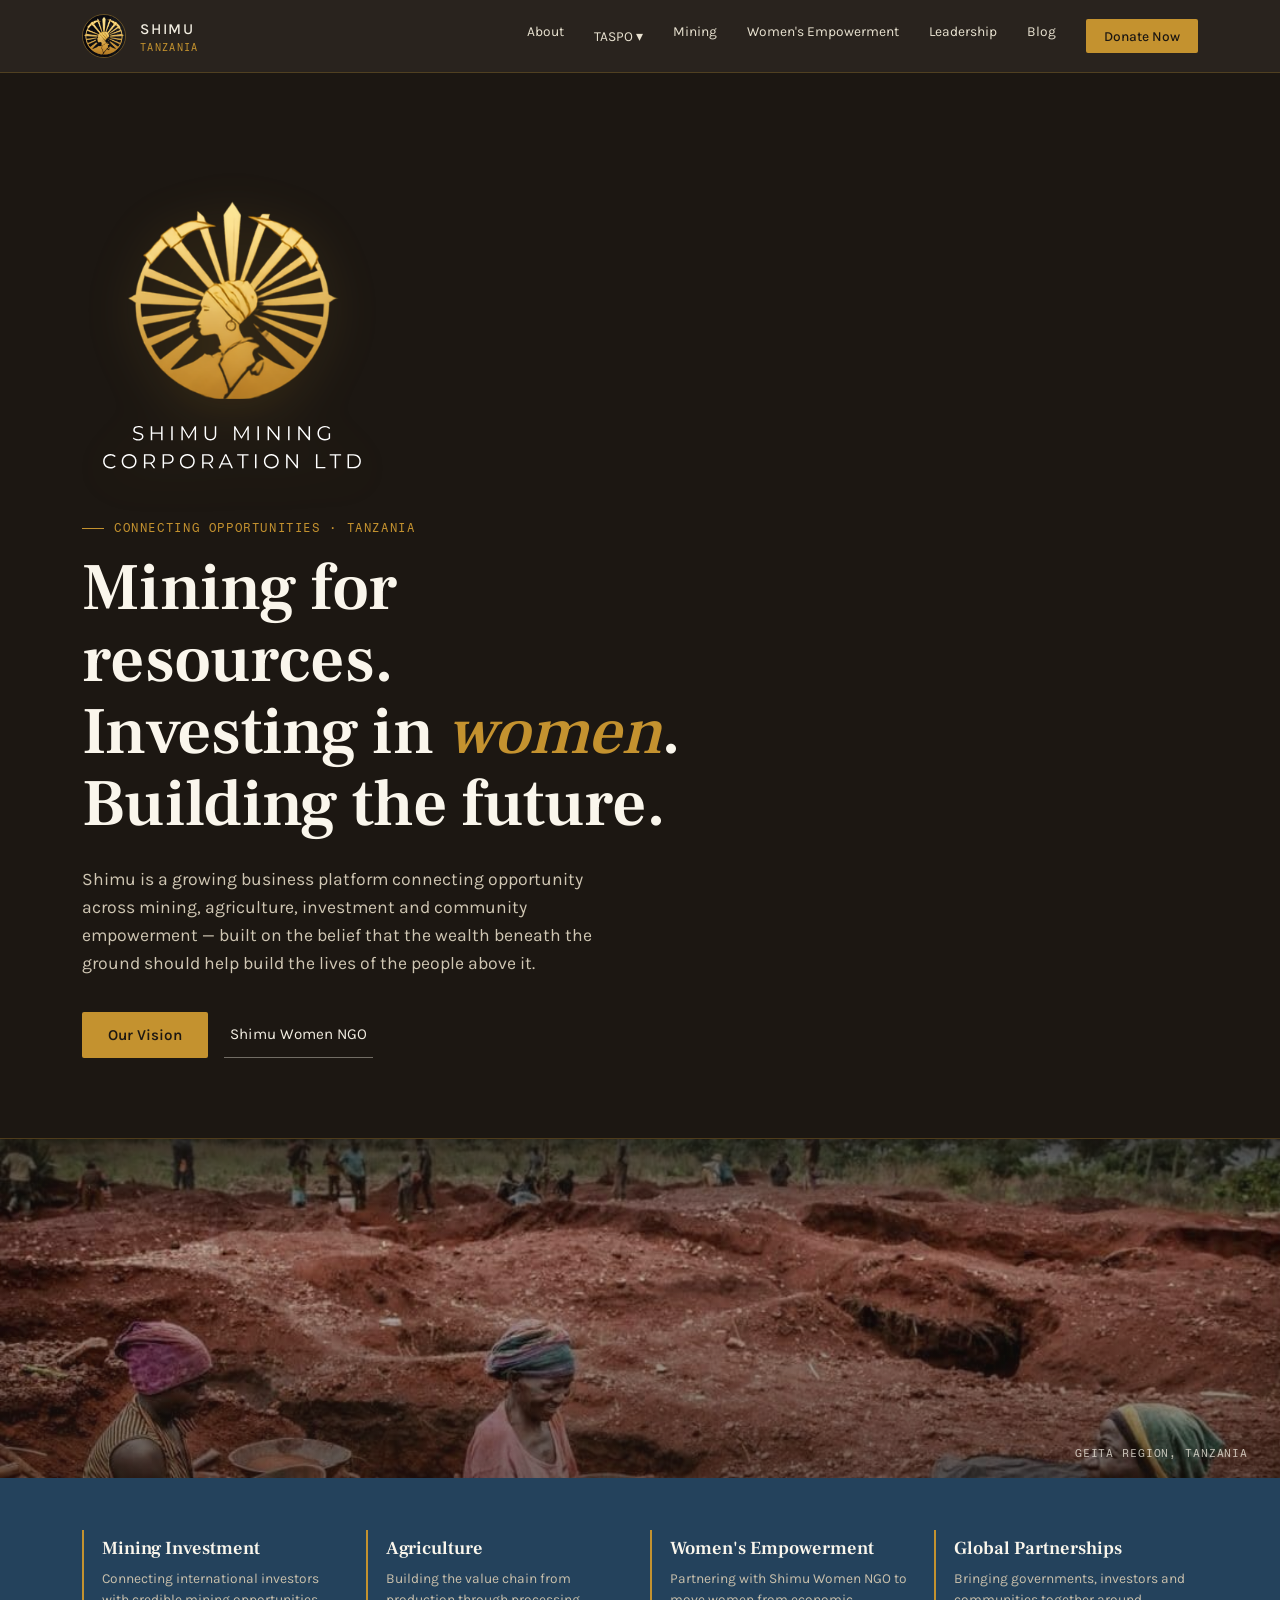
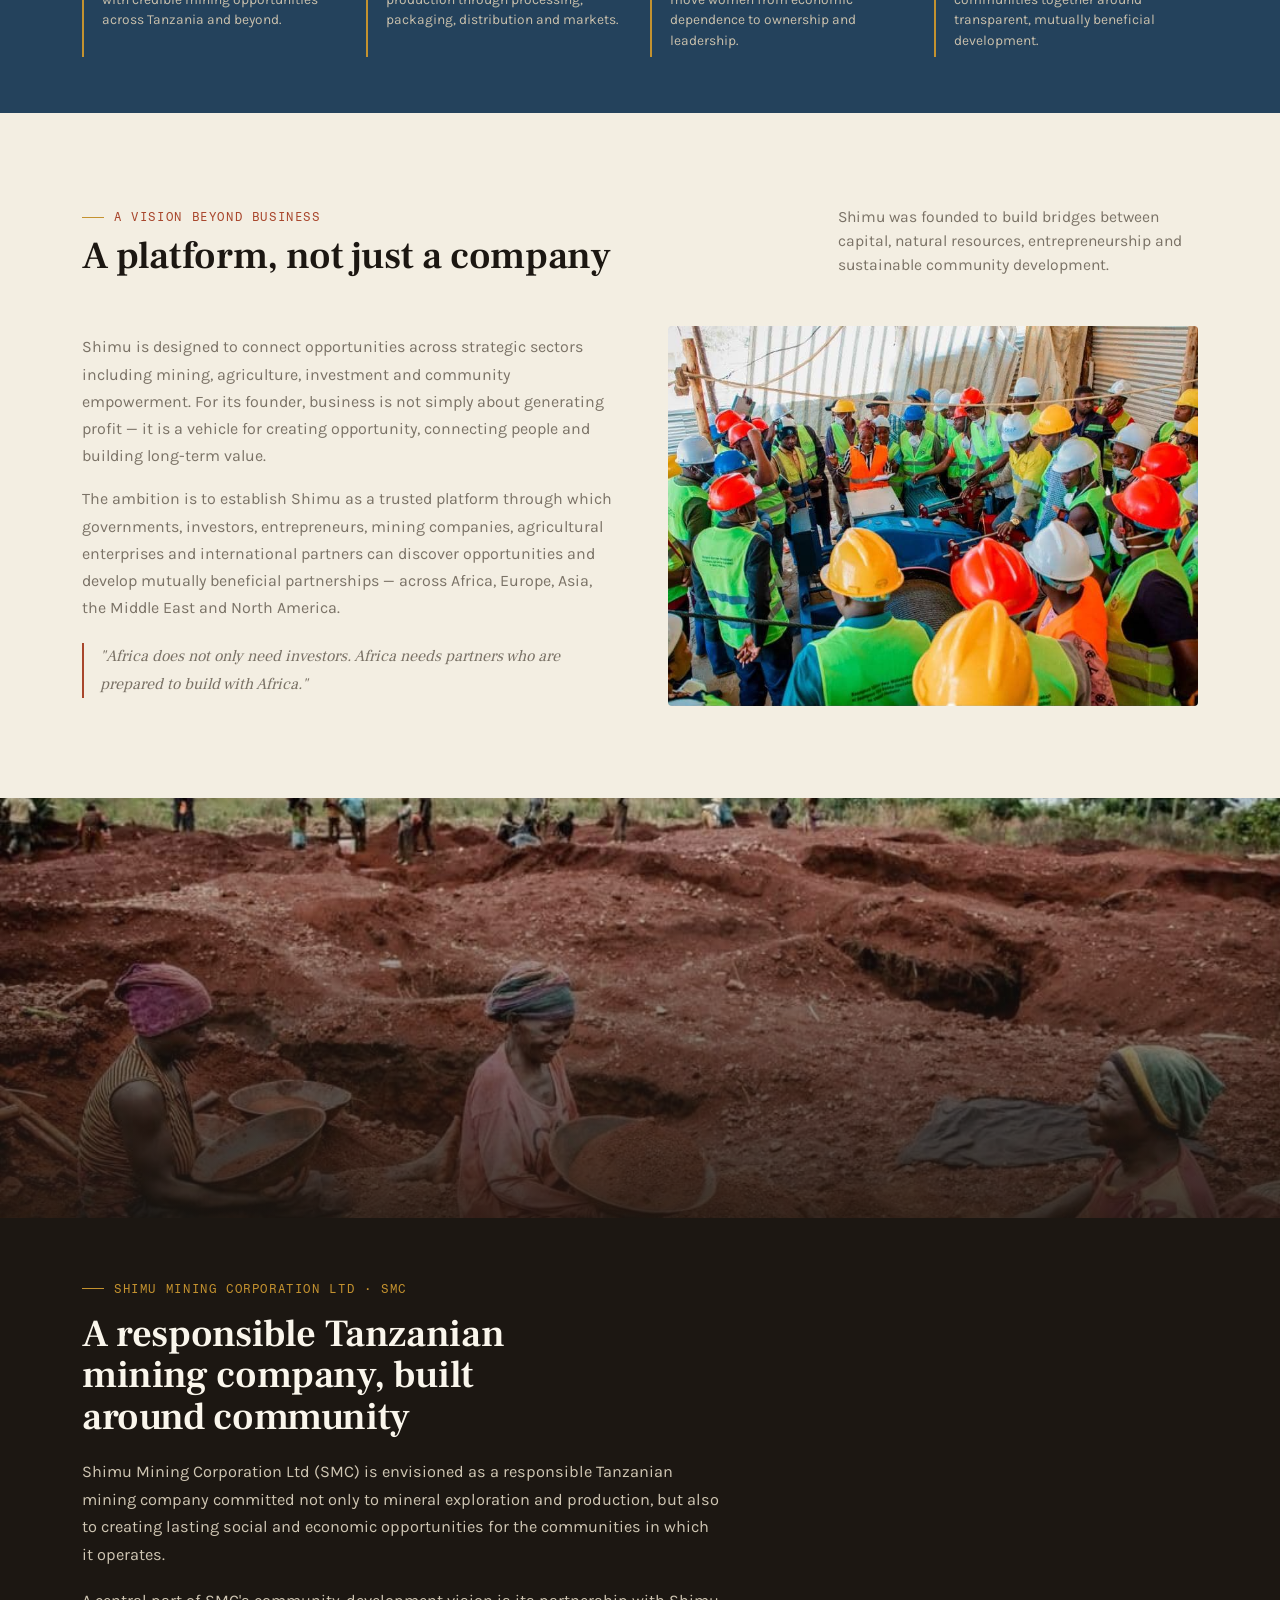
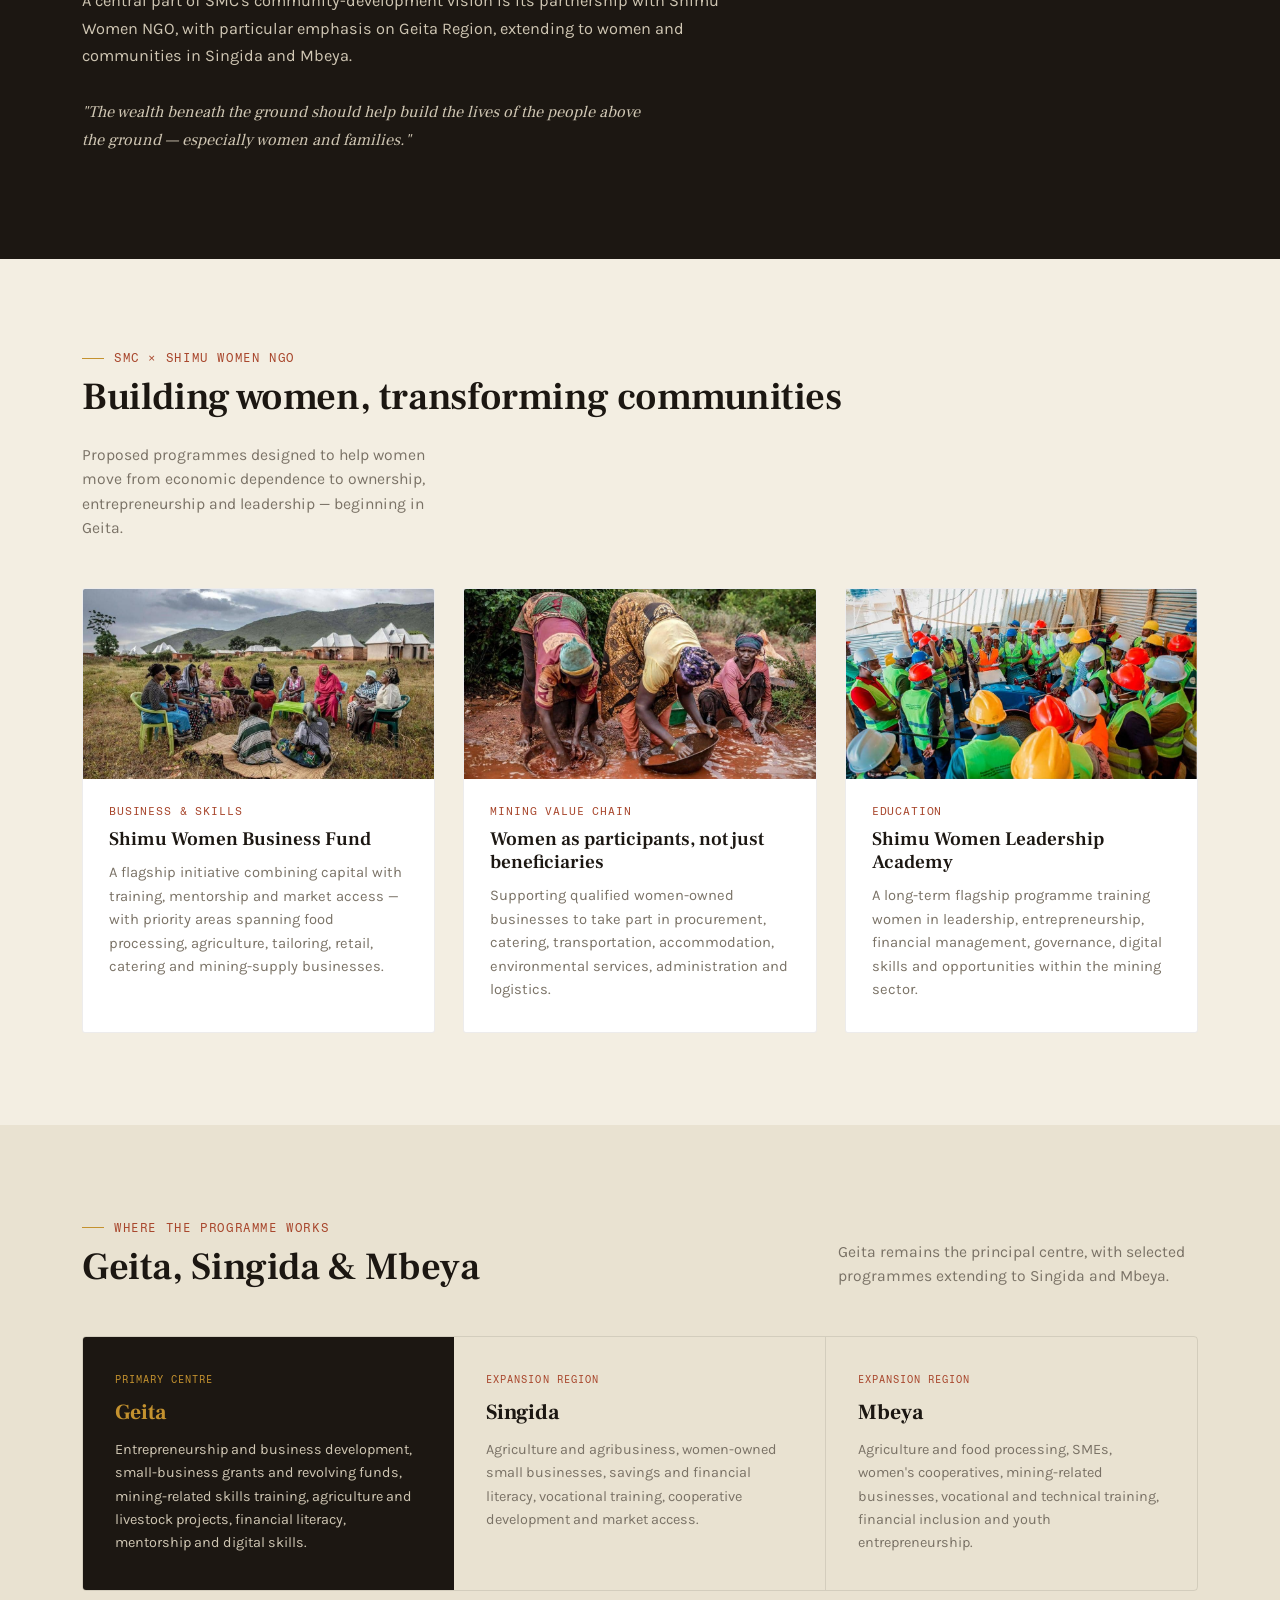
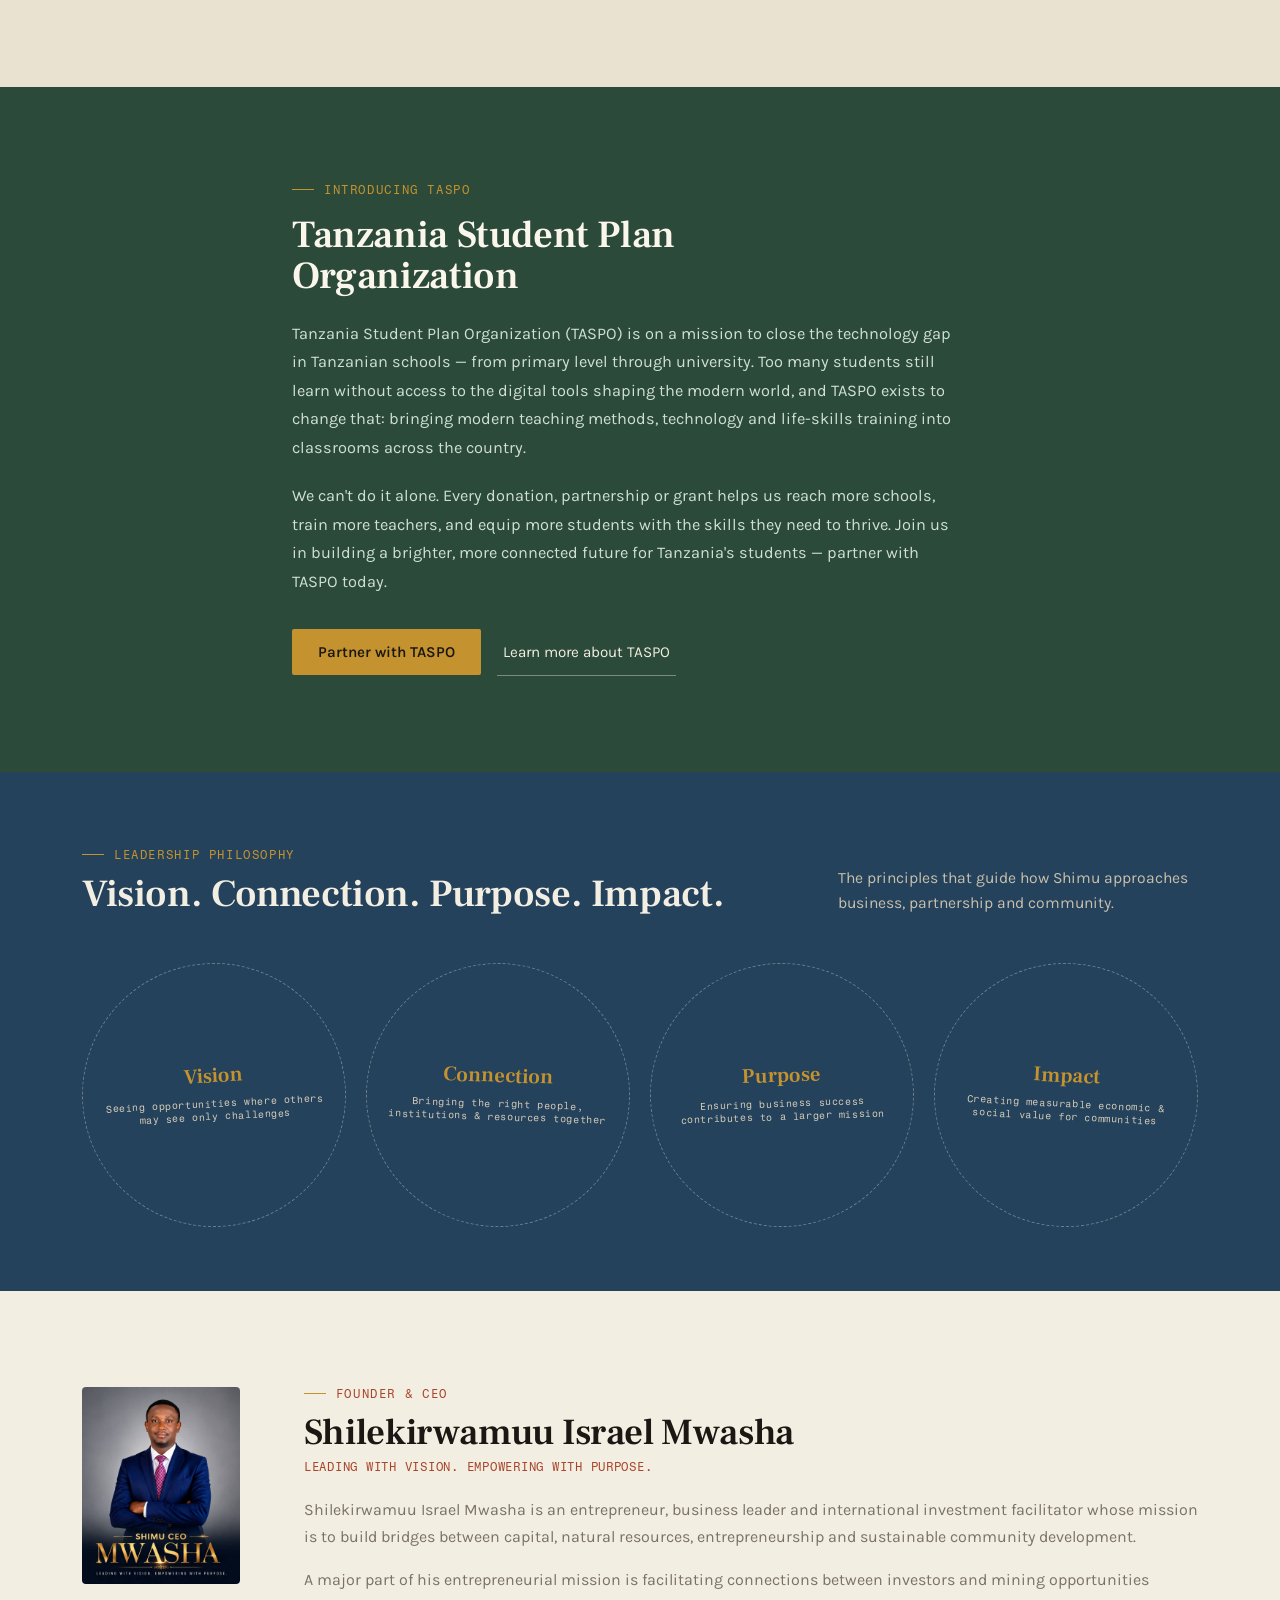
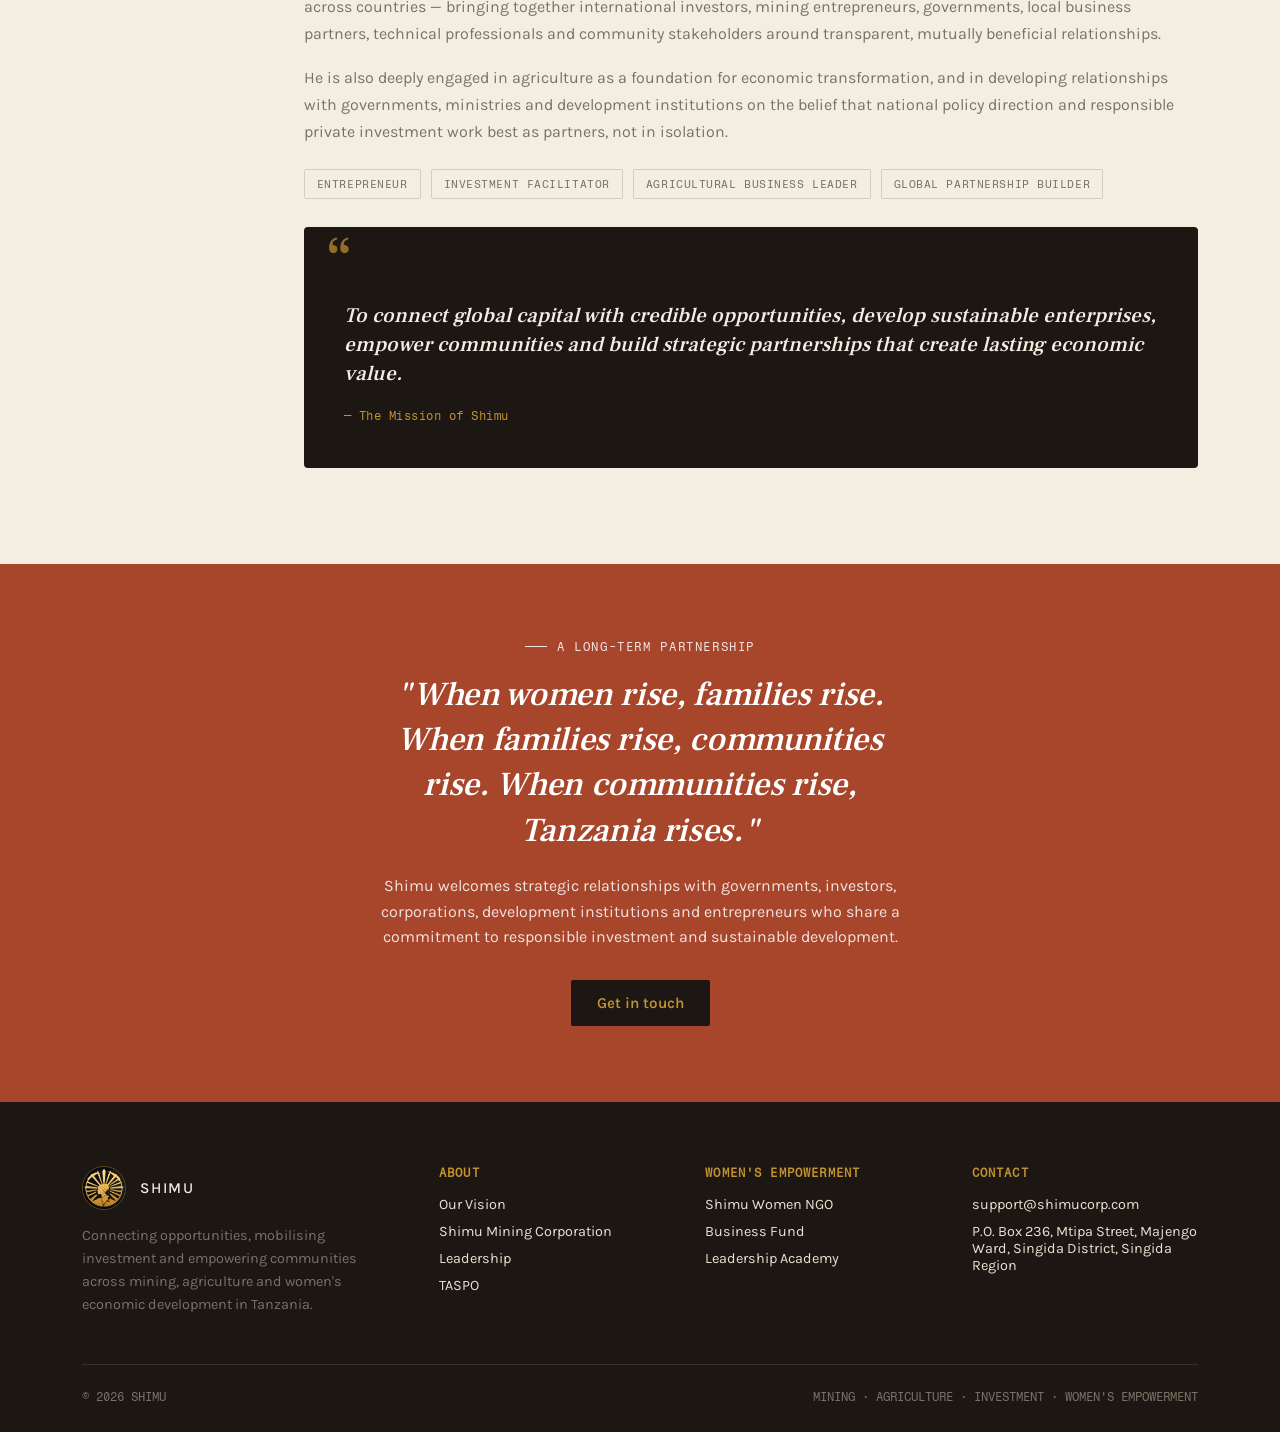
==== commit 1739628e: "Change nav CTA from "Partner With Us" to "Donate Now" The nav button on every page now reads "Donate" ====
--- a/index.html
+++ b/index.html
@@ -31,7 +31,7 @@
       <a href="#women">Women's Empowerment</a>
       <a href="#leadership">Leadership</a>
       <a href="blog.html">Blog</a>
-      <a href="mailto:support@shimucorp.com" class="cta-link">Partner With Us</a>
+      <a href="donate.html" class="cta-link">Donate Now</a>
     </nav>
     <button class="burger" aria-label="Open menu">MENU</button>
   </div>
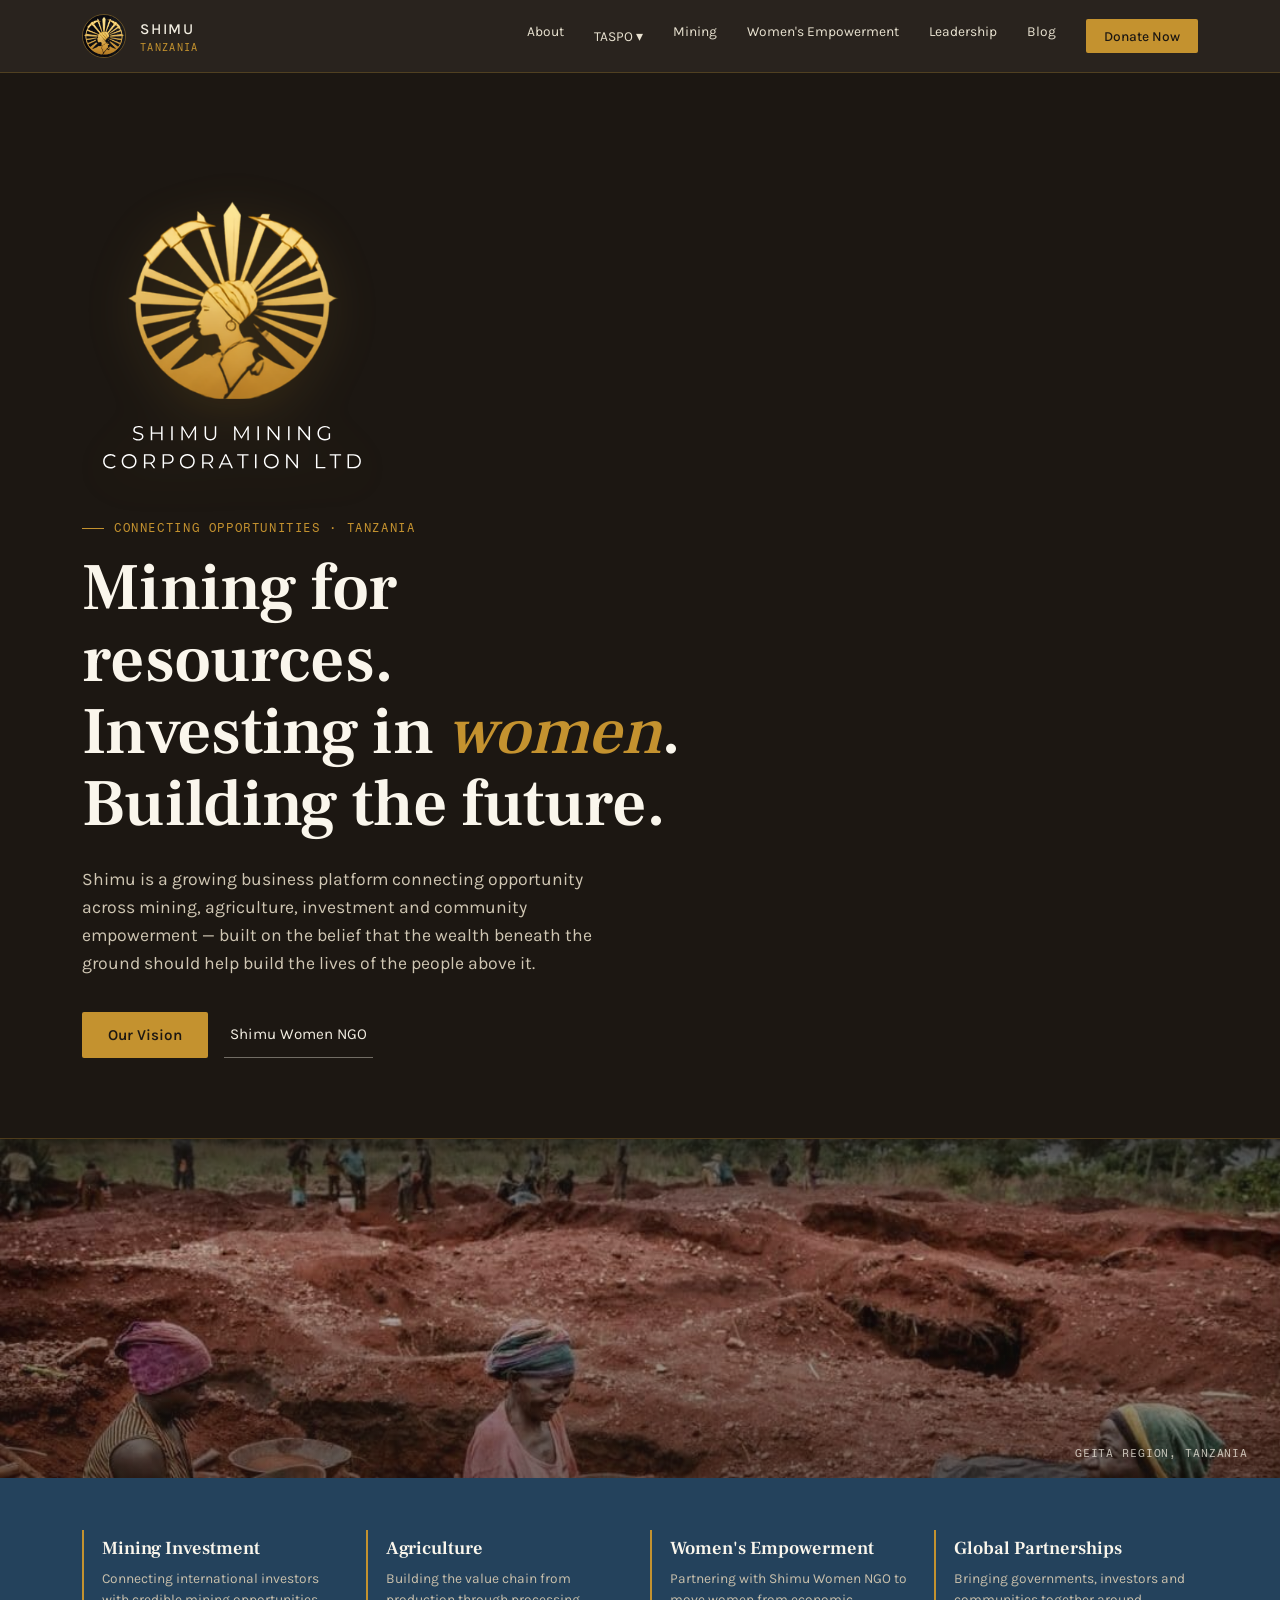
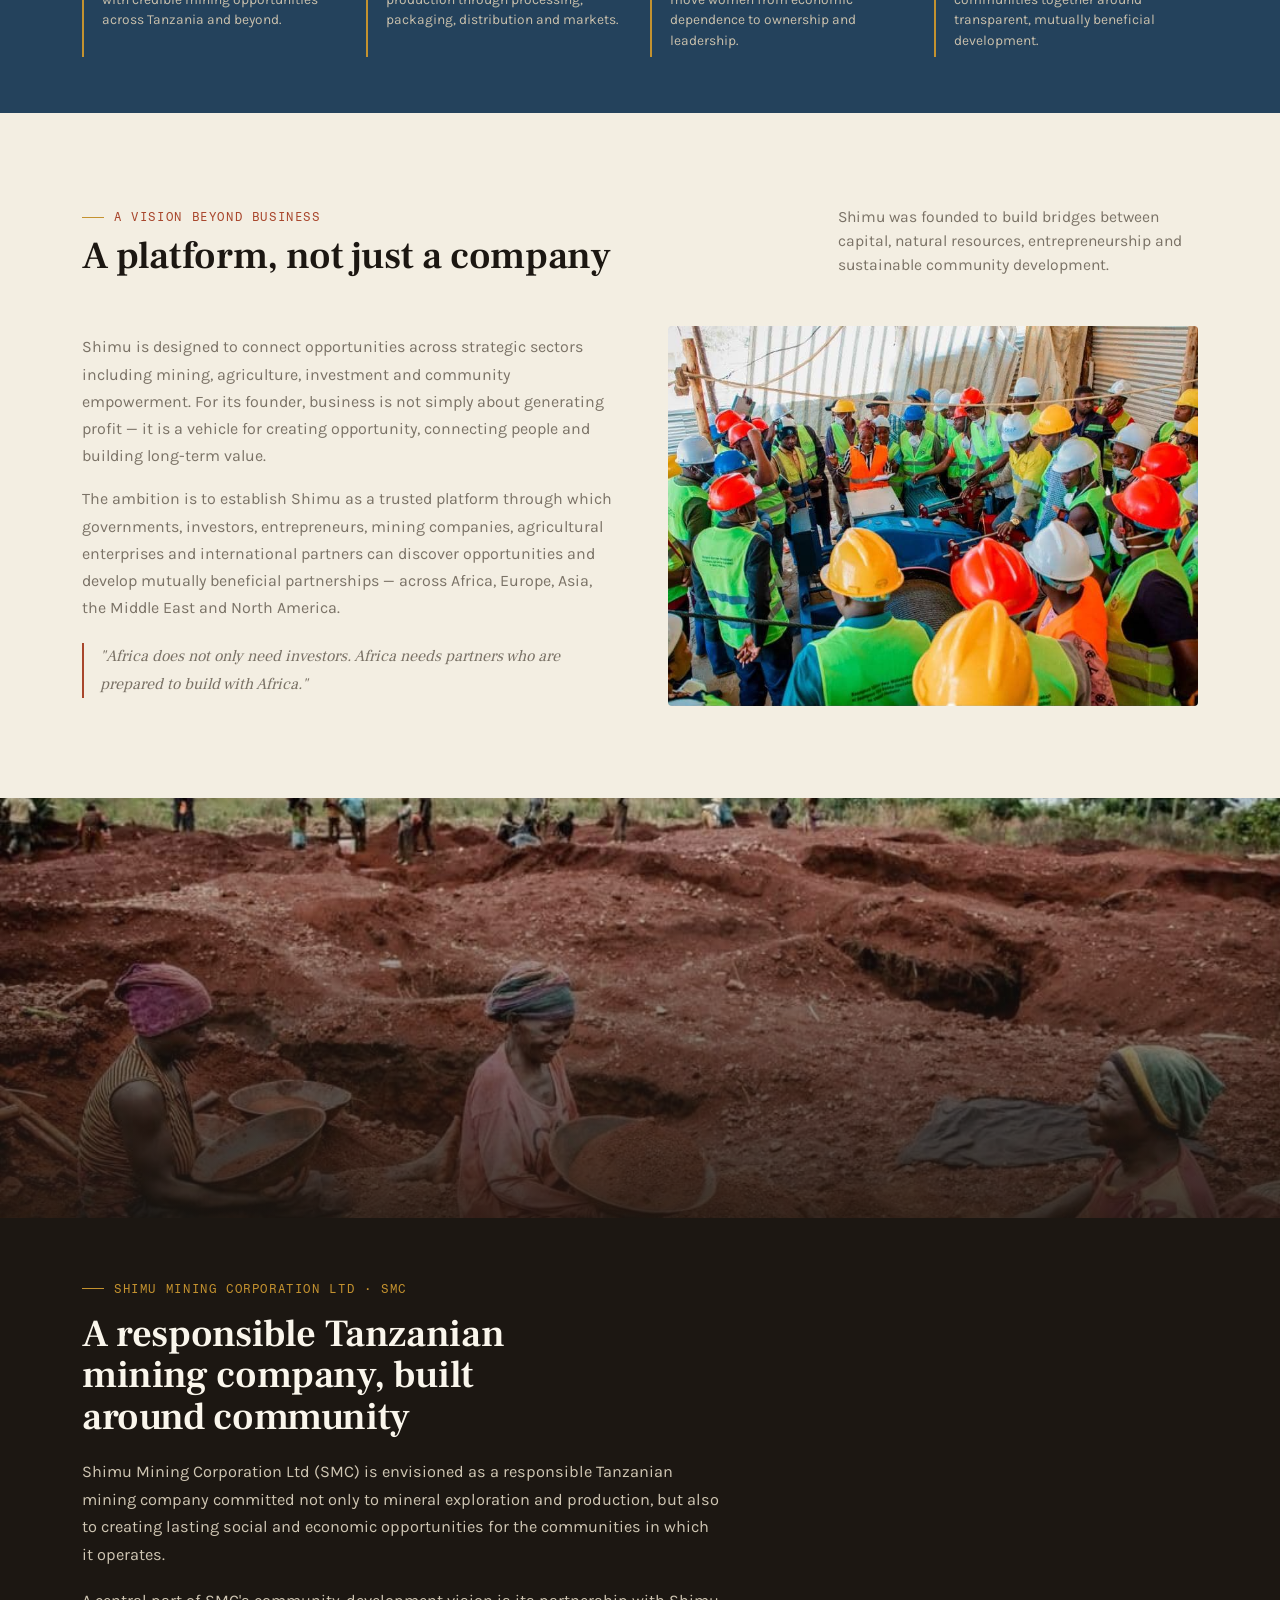
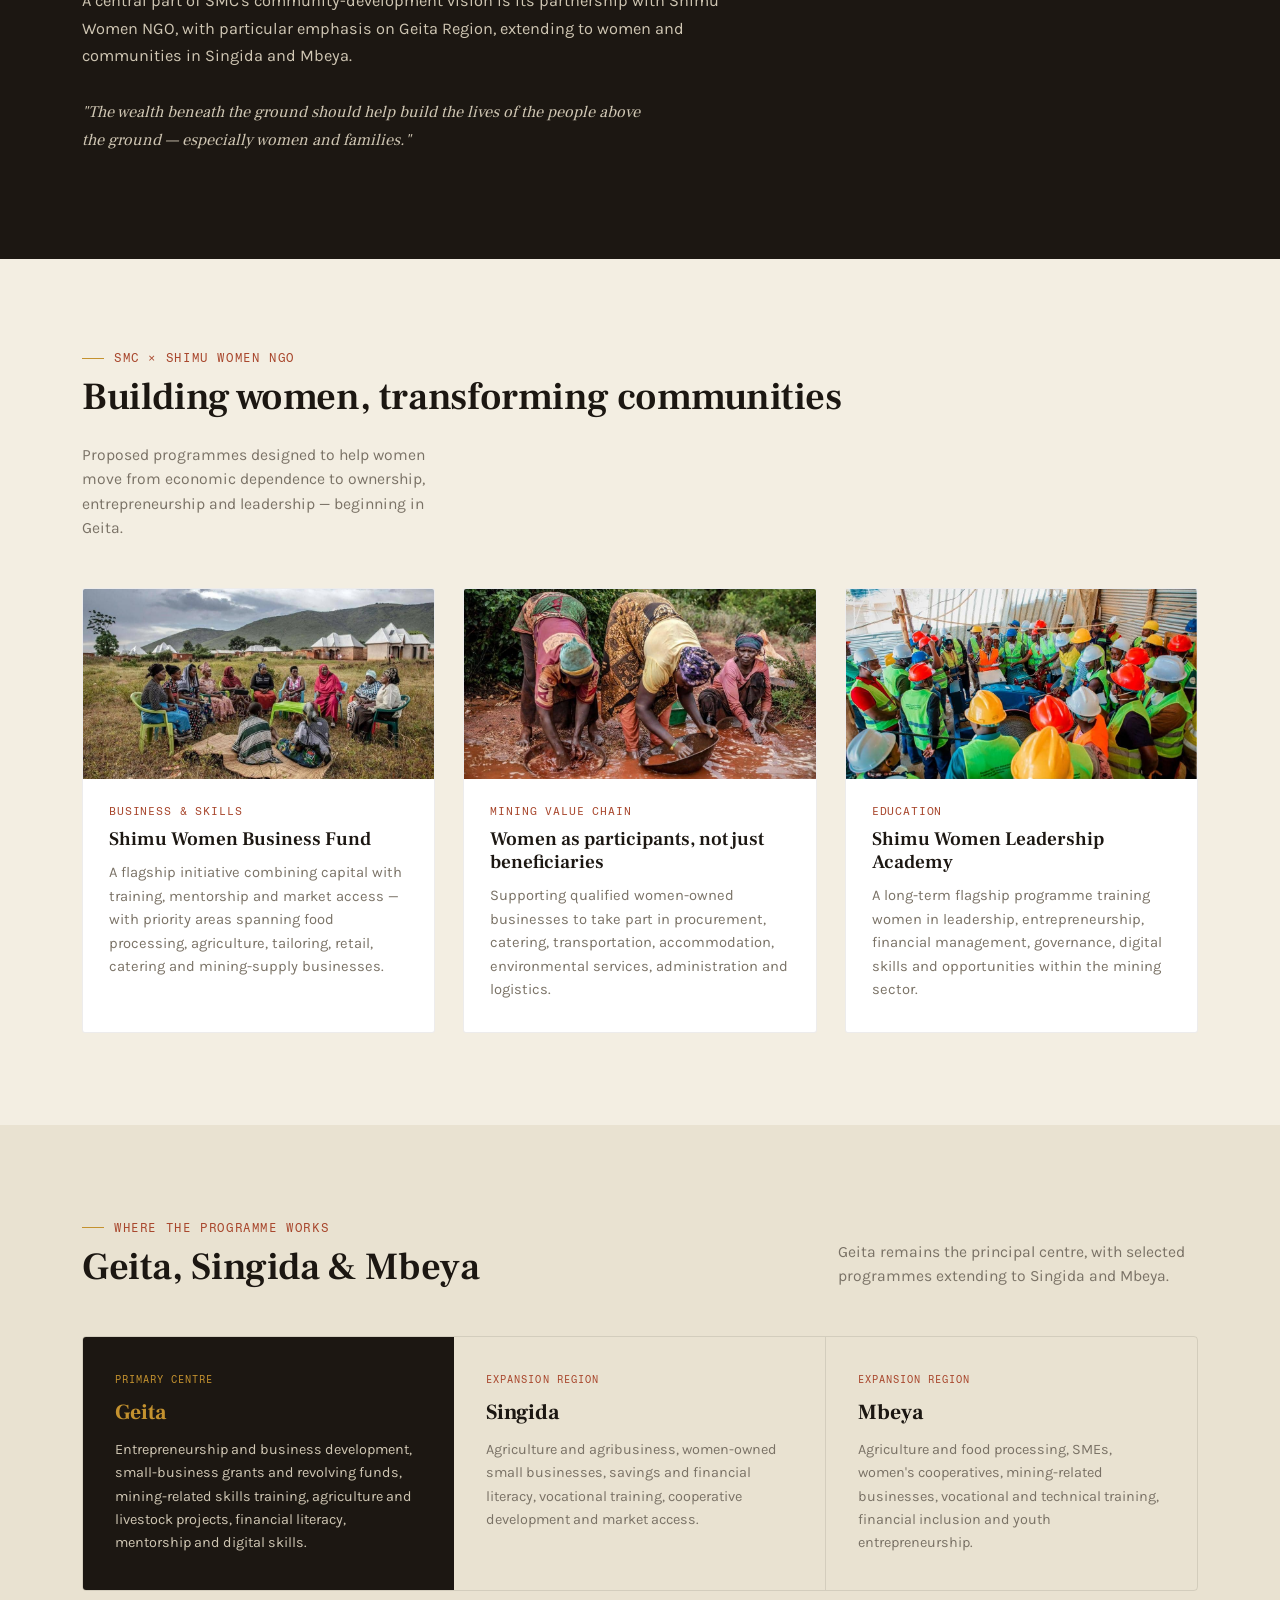
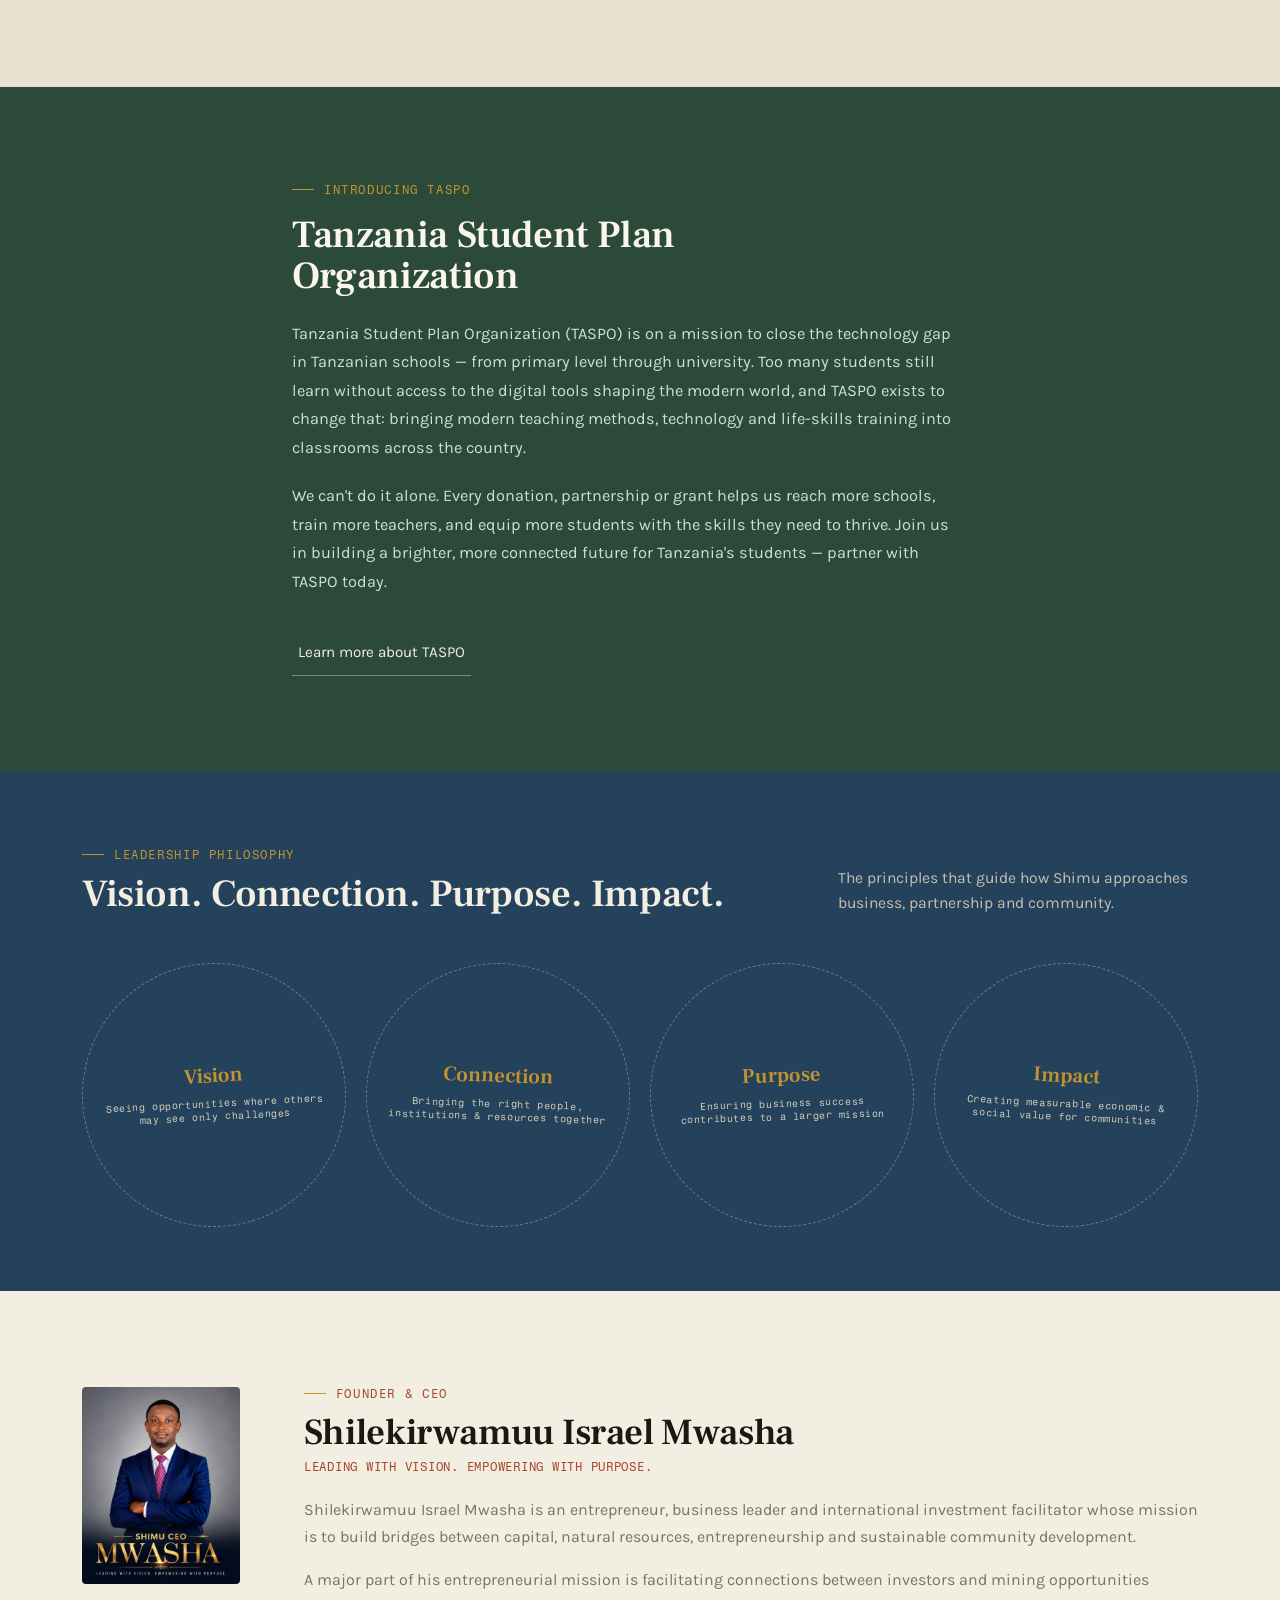
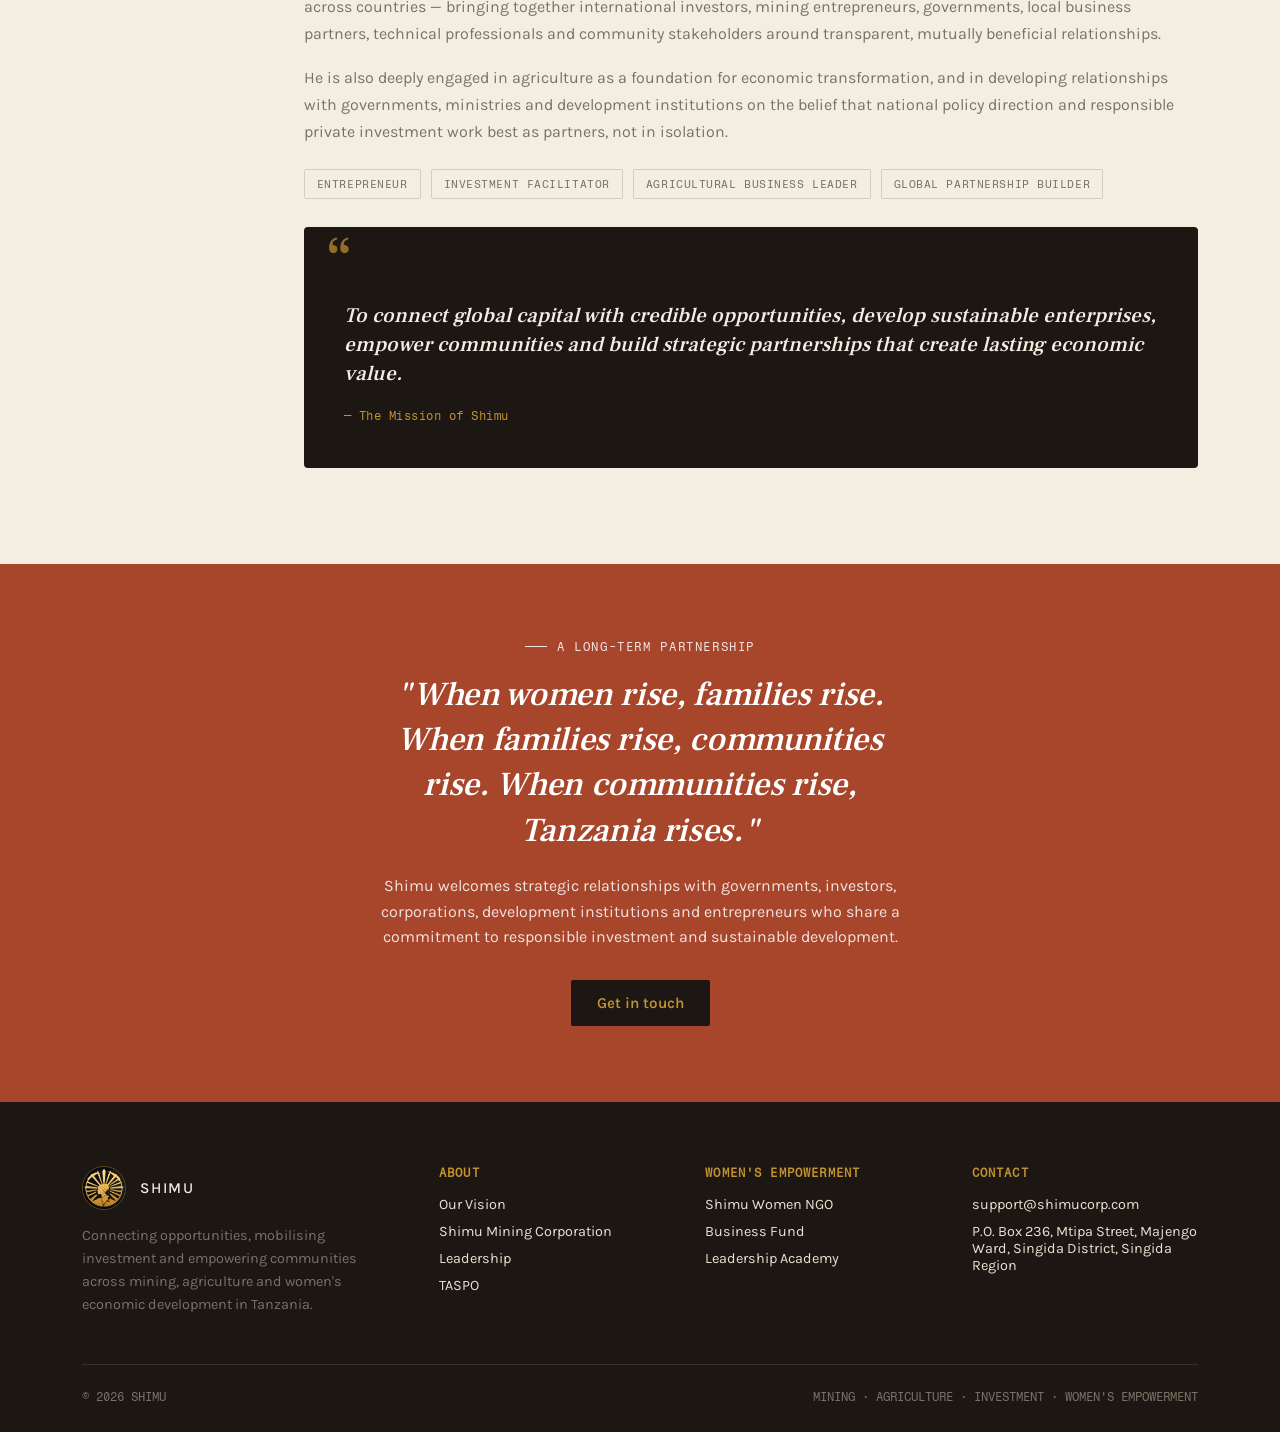
==== commit 6a947aef: "Remove Partner with TASPO button from homepage Co-Authored-By: Claude Sonnet 5 <noreply@anthropic.co" ====
--- a/index.html
+++ b/index.html
@@ -31,7 +31,7 @@
       <a href="#women">Women's Empowerment</a>
       <a href="#leadership">Leadership</a>
       <a href="blog.html">Blog</a>
-      <a href="donate.html" class="cta-link">Donate Now</a>
+      <a href="donate.html#impact" class="cta-link">Donate Now</a>
     </nav>
     <button class="burger" aria-label="Open menu">MENU</button>
   </div>
@@ -185,7 +185,6 @@
     <p>Tanzania Student Plan Organization (TASPO) is on a mission to close the technology gap in Tanzanian schools — from primary level through university. Too many students still learn without access to the digital tools shaping the modern world, and TASPO exists to change that: bringing modern teaching methods, technology and life-skills training into classrooms across the country.</p>
     <p>We can't do it alone. Every donation, partnership or grant helps us reach more schools, train more teachers, and equip more students with the skills they need to thrive. Join us in building a brighter, more connected future for Tanzania's students — partner with TASPO today.</p>
     <div class="hero-actions">
-      <a href="mailto:support@shimucorp.com" class="btn-primary">Partner with TASPO</a>
       <a href="taspo.html" class="btn-ghost">Learn more about TASPO</a>
     </div>
   </div>
--- a/css/styles.css
+++ b/css/styles.css
@@ -359,12 +359,16 @@
 /* ---------- LICENCES ---------- */
 .licence-grid{display:grid; grid-template-columns:repeat(auto-fill, minmax(280px, 1fr)); gap:28px;}
 .licence-card{
-  display:block; color:inherit; text-decoration:none;
+  display:block; width:100%; margin:0; color:inherit; text-decoration:none;
   background:#fff; border:1px solid rgba(28,23,18,0.08); border-radius:3px; overflow:hidden;
+  font:inherit; text-align:left; cursor:pointer;
   transition:transform .25s ease, box-shadow .25s ease;
 }
 .licence-card:hover{transform:translateY(-4px); box-shadow:0 14px 32px rgba(28,23,18,0.1);}
-.licence-card img{width:100%; height:240px; object-fit:contain; background:var(--paper-dim); display:block; padding:14px;}
+.licence-card img{
+  width:100%; height:240px; object-fit:contain; background:var(--paper-dim); display:block; padding:14px;
+  -webkit-user-drag:none; user-select:none; pointer-events:none;
+}
 .licence-card .licence-placeholder{
   width:100%; height:240px; display:flex; align-items:center; justify-content:center;
   background:var(--ink); color:var(--gold); font-family:'Fragment Mono', monospace;
@@ -377,6 +381,35 @@
   display:inline-block; font-family:'Fragment Mono', monospace;
   font-size:0.7rem; letter-spacing:0.05em; text-transform:uppercase; color:var(--rust);
 }
+
+.licence-lightbox{position:fixed; inset:0; z-index:200; align-items:center; justify-content:center; padding:28px;}
+.licence-lightbox[hidden]{display:none;}
+.licence-lightbox:not([hidden]){display:flex;}
+.licence-lightbox-backdrop{position:absolute; inset:0; background:rgba(28,23,18,0.82);}
+.licence-lightbox-panel{
+  position:relative; background:#fff; border-radius:4px; max-width:min(860px, 100%); max-height:100%;
+  display:flex; flex-direction:column; overflow:hidden; box-shadow:0 24px 60px rgba(0,0,0,0.4);
+}
+.licence-lightbox-head{
+  display:flex; align-items:center; justify-content:space-between; gap:16px;
+  padding:18px 22px; border-bottom:1px solid rgba(28,23,18,0.08);
+}
+.licence-lightbox-head h3{font-family:'Frank Ruhl Libre', serif; font-size:1.1rem; font-weight:600; color:var(--ink);}
+.licence-lightbox-close{
+  background:none; border:none; font-size:1.2rem; line-height:1; color:var(--stone); cursor:pointer; padding:4px 6px;
+}
+.licence-lightbox-close:hover{color:var(--rust);}
+.licence-lightbox-body{overflow:auto; background:var(--paper-dim); display:flex; align-items:center; justify-content:center; min-height:200px;}
+.licence-lightbox-body img{
+  max-width:100%; max-height:70vh; display:block;
+  -webkit-user-drag:none; user-select:none; pointer-events:none;
+}
+.licence-lightbox-pdf{display:flex; flex-direction:column; align-items:center; gap:10px;}
+.licence-lightbox-body iframe{width:min(820px, 90vw); height:65vh; border:none; background:#fff;}
+.licence-lightbox-fallback{font-size:0.82rem; color:var(--stone);}
+.licence-lightbox-fallback a{color:var(--rust);}
+.licence-lightbox-note{padding:14px 22px 20px; font-size:0.82rem; color:var(--stone); border-top:1px solid rgba(28,23,18,0.08);}
+.licence-lightbox-note a{color:var(--rust);}
 .taspo-dark-band{background:var(--ink); color:var(--paper); padding:92px 0;}
 .taspo-dark-band .eyebrow{margin-bottom:18px;}
 .taspo-dark-band h2{color:#faf6ec; font-size:clamp(1.8rem, 3vw, 2.4rem); max-width:26ch; margin-bottom:20px;}
@@ -385,14 +418,38 @@
 
 /* ---------- DONATE ---------- */
 .donate-highlight{
-  background:var(--forest); color:#fff; text-align:center;
+  background:#75473b; color:#fff; text-align:center;
   border-radius:4px; padding:36px 32px; margin:8px 0 4px;
 }
 .donate-highlight .amount{
   font-family:'Frank Ruhl Libre', serif; font-size:clamp(1.6rem, 3.4vw, 2.3rem);
   font-weight:700; color:var(--gold); line-height:1.2;
 }
-.donate-highlight p{color:rgba(255,255,255,0.9); margin:10px auto 0; max-width:44ch; line-height:1.6;}
+.donate-highlight p{color:rgba(255,255,255,0.9); margin:12px auto 0; max-width:48ch; line-height:1.6;}
+.donate-highlight a{color:#fff; text-decoration:underline; text-underline-offset:2px;}
+.swap-grid{display:grid; grid-template-columns:1fr 1fr; gap:24px; margin-bottom:28px;}
+.swap-card{border-radius:4px; padding:26px 28px 28px;}
+.swap-card--before{background:var(--paper-dim); border:1px solid rgba(28,23,18,0.1);}
+.swap-card--after{background:var(--forest); color:#fff;}
+.swap-label{
+  font-family:'Fragment Mono', monospace; font-size:0.7rem; letter-spacing:0.08em;
+  text-transform:uppercase; margin-bottom:12px;
+}
+.swap-card--before .swap-label{color:var(--rust);}
+.swap-card--after .swap-label{color:var(--gold);}
+.swap-card ul{list-style:none; margin:0; padding:0;}
+.swap-card li{
+  position:relative; padding:11px 0 11px 26px; line-height:1.5; font-size:0.98rem;
+  border-top:1px solid rgba(28,23,18,0.08);
+}
+.swap-card li:first-child{border-top:none;}
+.swap-card--after li{border-top-color:rgba(255,255,255,0.16);}
+.swap-card li::before{position:absolute; left:0; top:11px; font-size:0.85rem;}
+.swap-card--before li::before{content:"\00d7"; color:var(--rust);}
+.swap-card--after li::before{content:"\2713"; color:var(--gold);}
+@media (max-width: 640px){
+  .swap-grid{grid-template-columns:1fr; gap:16px;}
+}
 .donate-tiers{
   display:grid; grid-template-columns:repeat(4, 1fr); gap:20px; margin-top:8px;
 }
@@ -407,6 +464,42 @@
 .donate-cta{text-align:center; margin-top:8px;}
 .donate-note{
   color:var(--stone); font-size:0.92rem; line-height:1.7; max-width:60ch; margin:0 auto 24px; text-align:center;
+}
+.donate-gate{
+  max-width:56ch; background:#fff; border:1px solid rgba(28,23,18,0.1);
+  border-left:3px solid var(--forest); border-radius:3px; padding:30px 32px;
+}
+.donate-gate-fields{display:grid; grid-template-columns:1fr 1fr; gap:18px; margin-bottom:22px;}
+.donate-gate label{display:flex; flex-direction:column; gap:6px;}
+.donate-gate label.donate-gate-wide{grid-column:1 / -1;}
+.donate-gate label span{
+  font-family:'Fragment Mono', monospace; font-size:0.68rem; letter-spacing:0.08em;
+  text-transform:uppercase; color:var(--rust);
+}
+.donate-gate label span em{font-style:normal; color:var(--stone); text-transform:none; letter-spacing:0;}
+.donate-gate-honey{position:absolute; left:-9999px; width:1px; height:1px; opacity:0;}
+.donate-gate input{
+  font:inherit; padding:11px 12px; border:1px solid rgba(28,23,18,0.2);
+  border-radius:2px; background:var(--paper); color:var(--ink);
+}
+.donate-gate input:focus{outline:2px solid var(--gold); outline-offset:1px; border-color:var(--gold);}
+@media (max-width: 520px){
+  .donate-gate-fields{grid-template-columns:1fr;}
+}
+.bank-card{
+  background:#fff; border:1px solid rgba(28,23,18,0.1); border-left:3px solid var(--forest);
+  border-radius:3px; padding:30px 32px; max-width:56ch;
+}
+.bank-card dl{display:grid; grid-template-columns:auto 1fr; gap:12px 24px; margin:0;}
+.bank-card dt{
+  font-family:'Fragment Mono', monospace; font-size:0.68rem; letter-spacing:0.08em;
+  text-transform:uppercase; color:var(--rust); align-self:start; padding-top:3px;
+}
+.bank-card dd{margin:0; color:var(--ink); font-size:1rem; line-height:1.5;}
+.bank-card dd.mono{font-family:'Fragment Mono', monospace; letter-spacing:0.04em;}
+@media (max-width: 520px){
+  .bank-card dl{grid-template-columns:1fr; gap:4px 0;}
+  .bank-card dd{margin-bottom:14px;}
 }
 
 /* ---------- FOOTER ---------- */
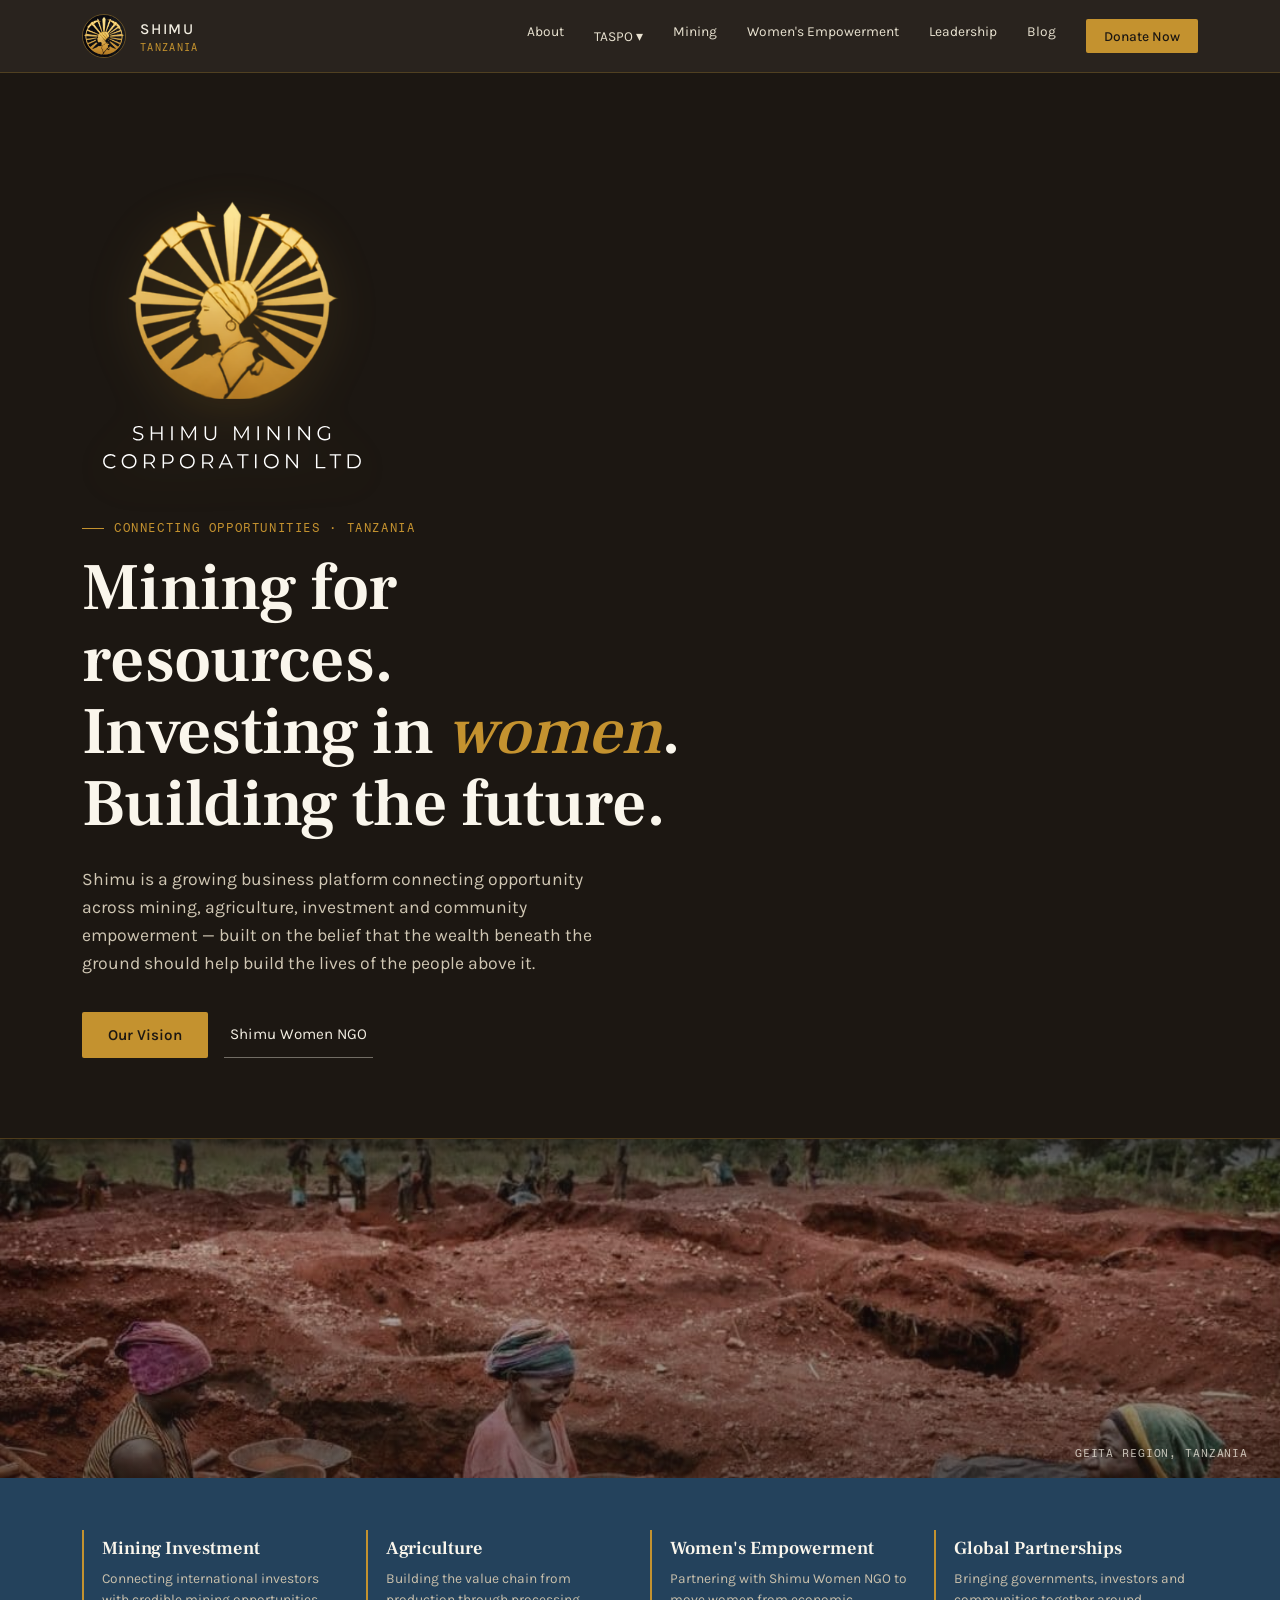
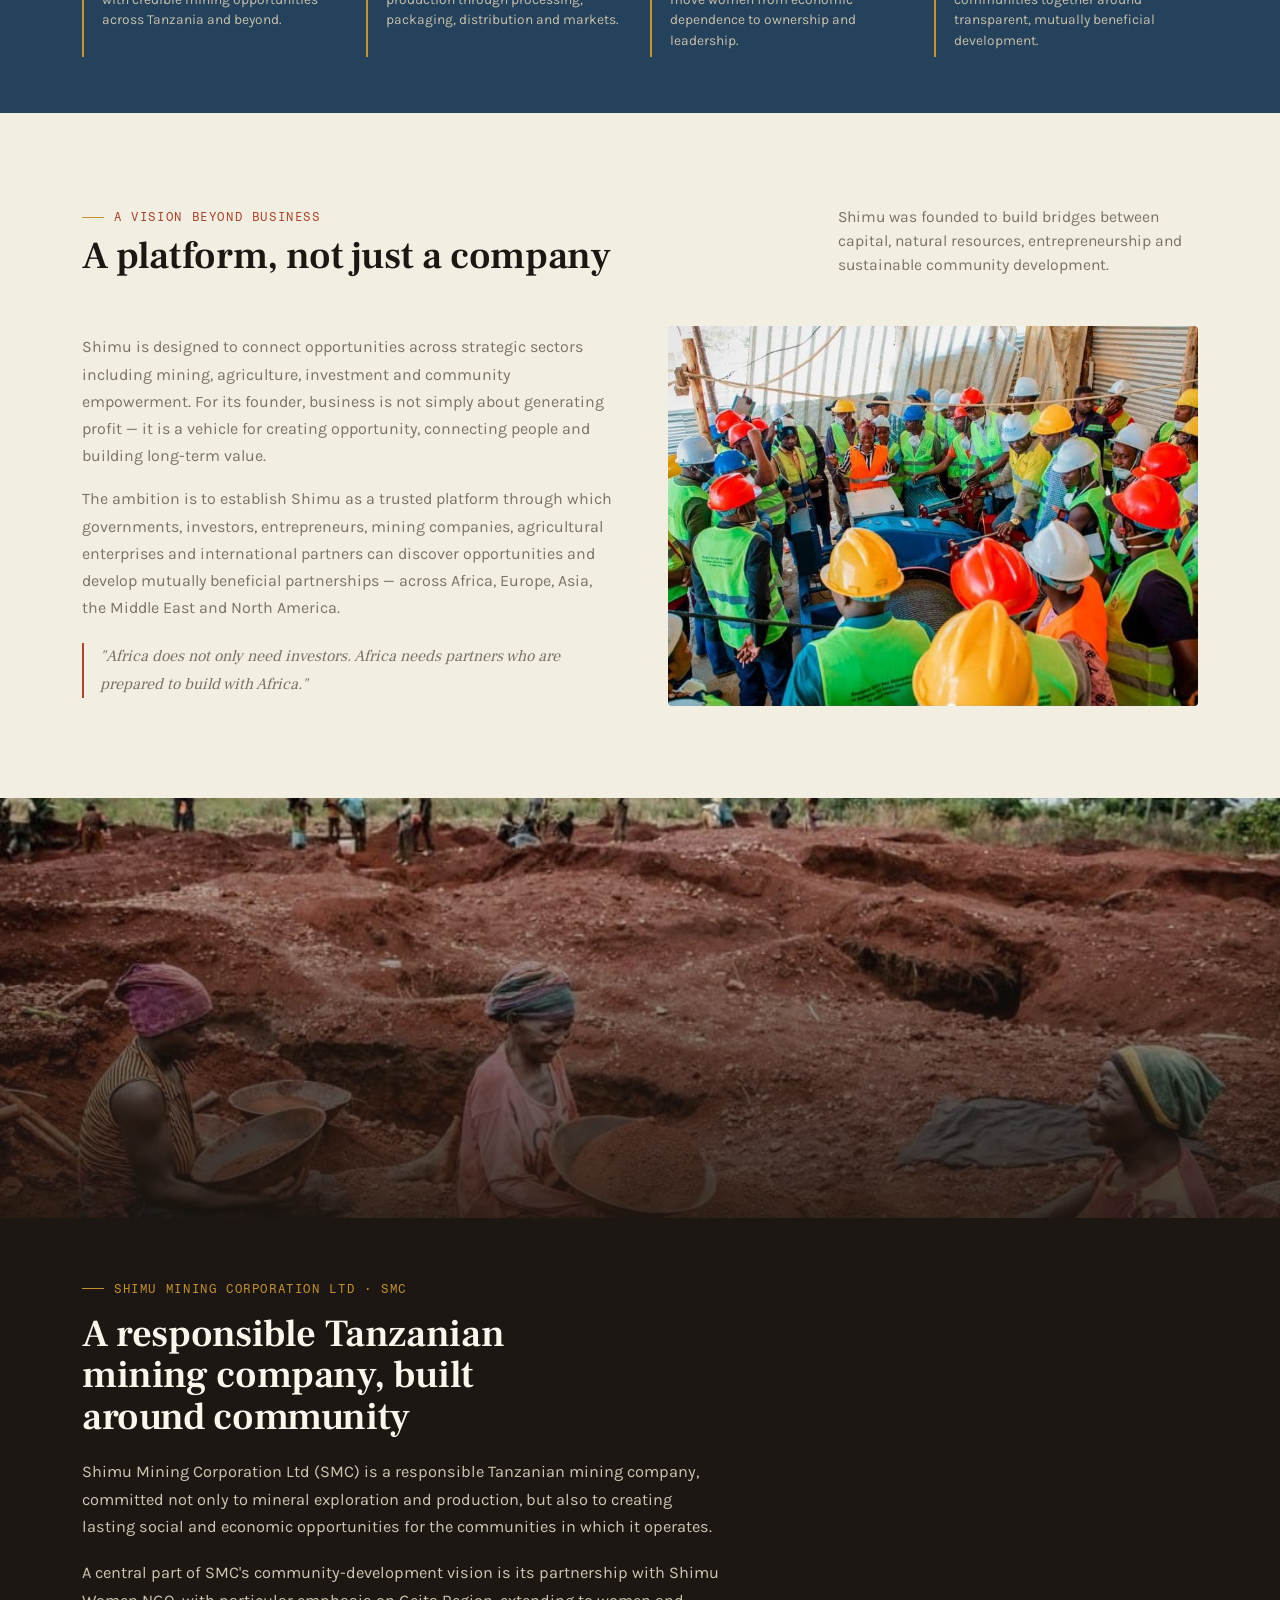
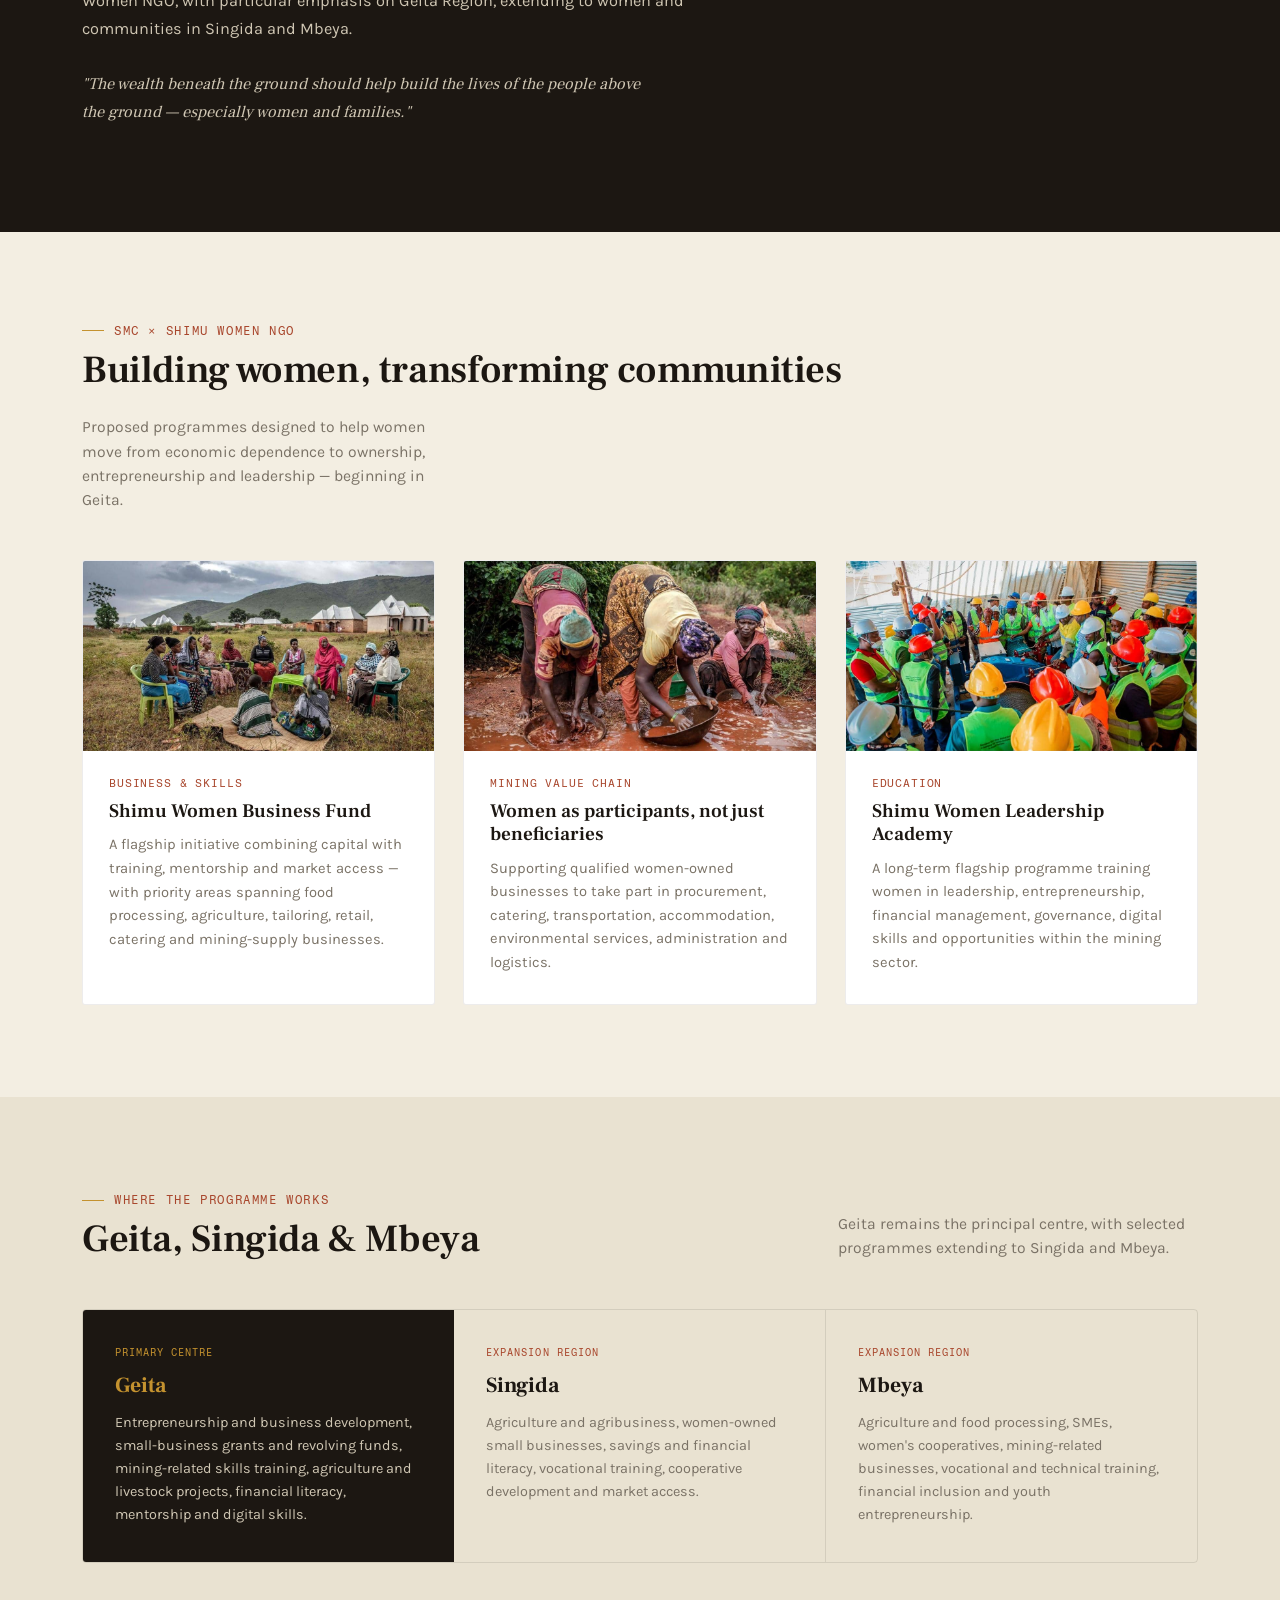
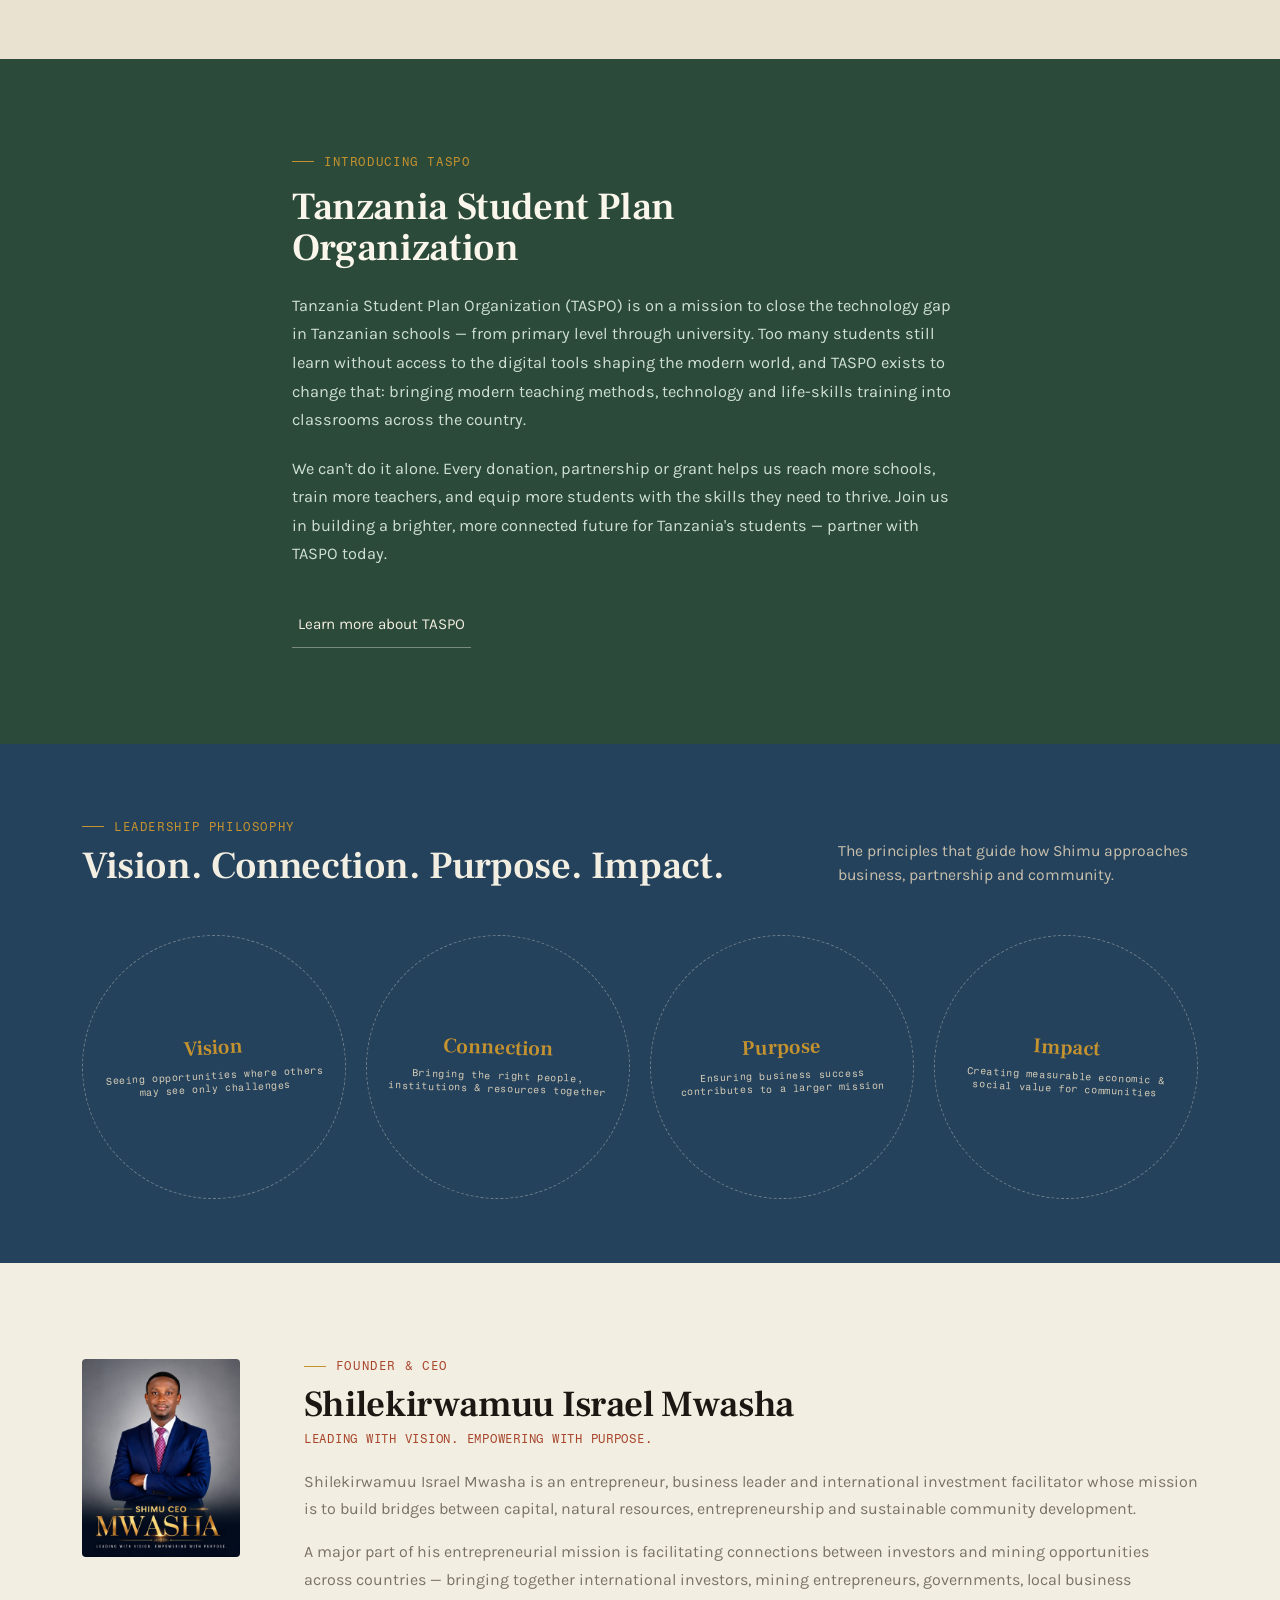
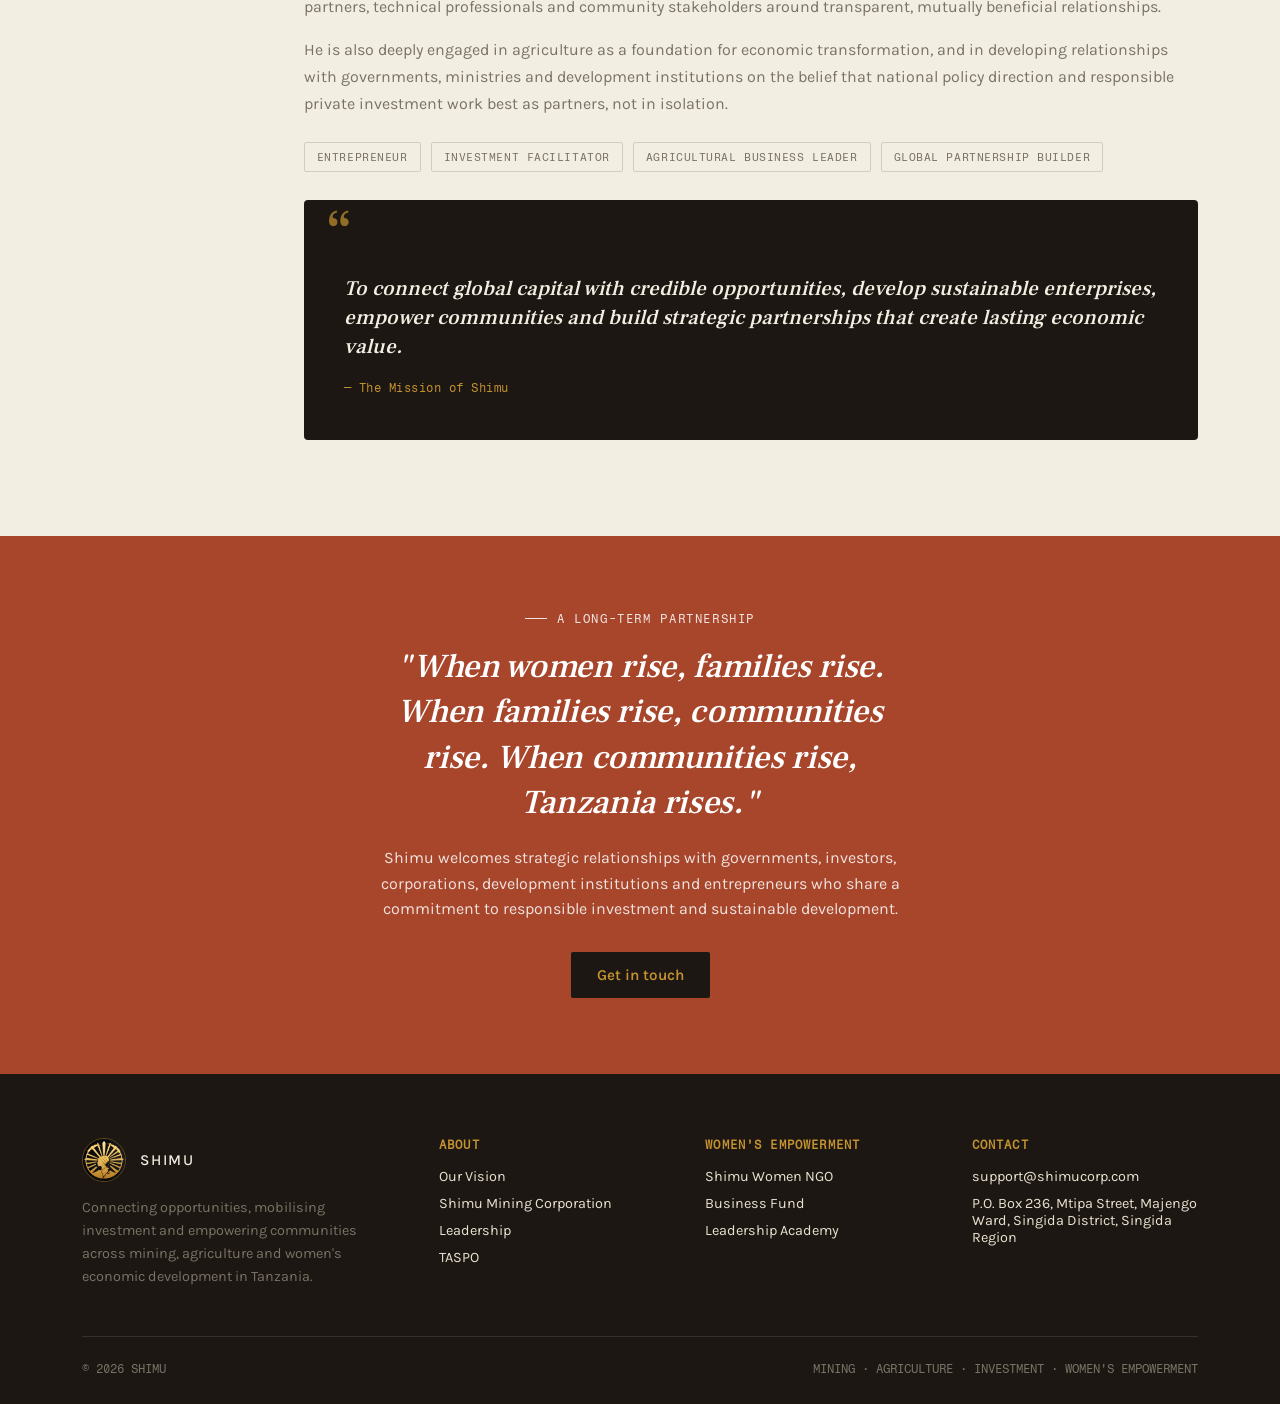
==== commit 1475198f: "Describe Shimu Mining Corporation as an existing company on the homepage Co-Authored-By: Claude Opus" ====
--- a/index.html
+++ b/index.html
@@ -102,7 +102,7 @@
   <div class="mining-copy">
     <div class="eyebrow">Shimu Mining Corporation Ltd · SMC</div>
     <h2>A responsible Tanzanian mining company, built around community</h2>
-    <p>Shimu Mining Corporation Ltd (SMC) is envisioned as a responsible Tanzanian mining company committed not only to mineral exploration and production, but also to creating lasting social and economic opportunities for the communities in which it operates.</p>
+    <p>Shimu Mining Corporation Ltd (SMC) is a responsible Tanzanian mining company, committed not only to mineral exploration and production, but also to creating lasting social and economic opportunities for the communities in which it operates.</p>
     <p>A central part of SMC's community-development vision is its partnership with Shimu Women NGO, with particular emphasis on Geita Region, extending to women and communities in Singida and Mbeya.</p>
     <p class="mining-quote">"The wealth beneath the ground should help build the lives of the people above the ground — especially women and families."</p>
   </div>
--- a/css/styles.css
+++ b/css/styles.css
@@ -350,6 +350,7 @@
 }
 .blog-post h3{font-family:'Frank Ruhl Libre', serif; font-size:1.4rem; font-weight:600; margin:40px 0 14px; color:var(--ink);}
 .blog-post h4{font-family:'Frank Ruhl Libre', serif; font-size:1.1rem; font-weight:600; margin:24px 0 8px; color:var(--ink);}
+.post-title{font-size:1.5rem;}
 .blog-post p{color:var(--stone); line-height:1.75; margin-bottom:16px; font-size:1.02rem;}
 .blog-post ul, .blog-post ol{margin:0 0 20px; padding-left:22px; color:var(--stone); line-height:1.7;}
 .blog-post li{margin-bottom:8px;}
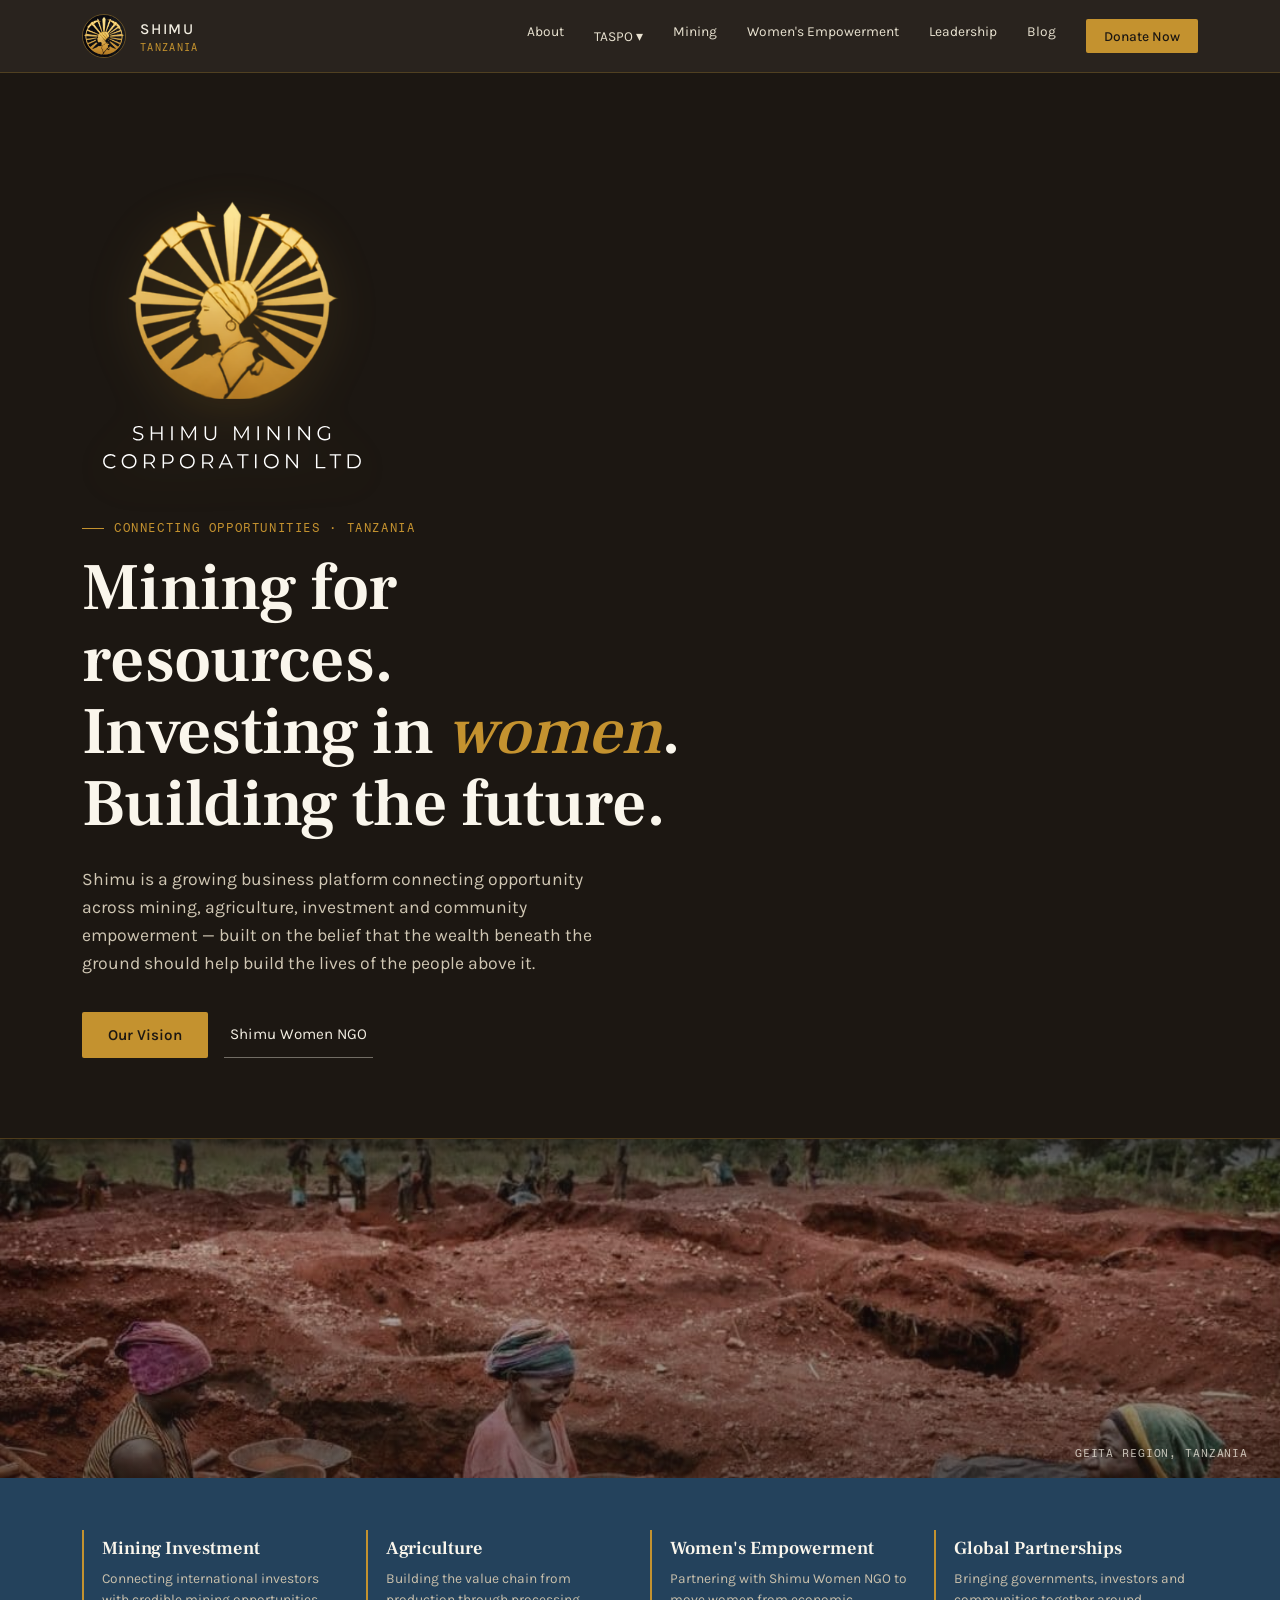
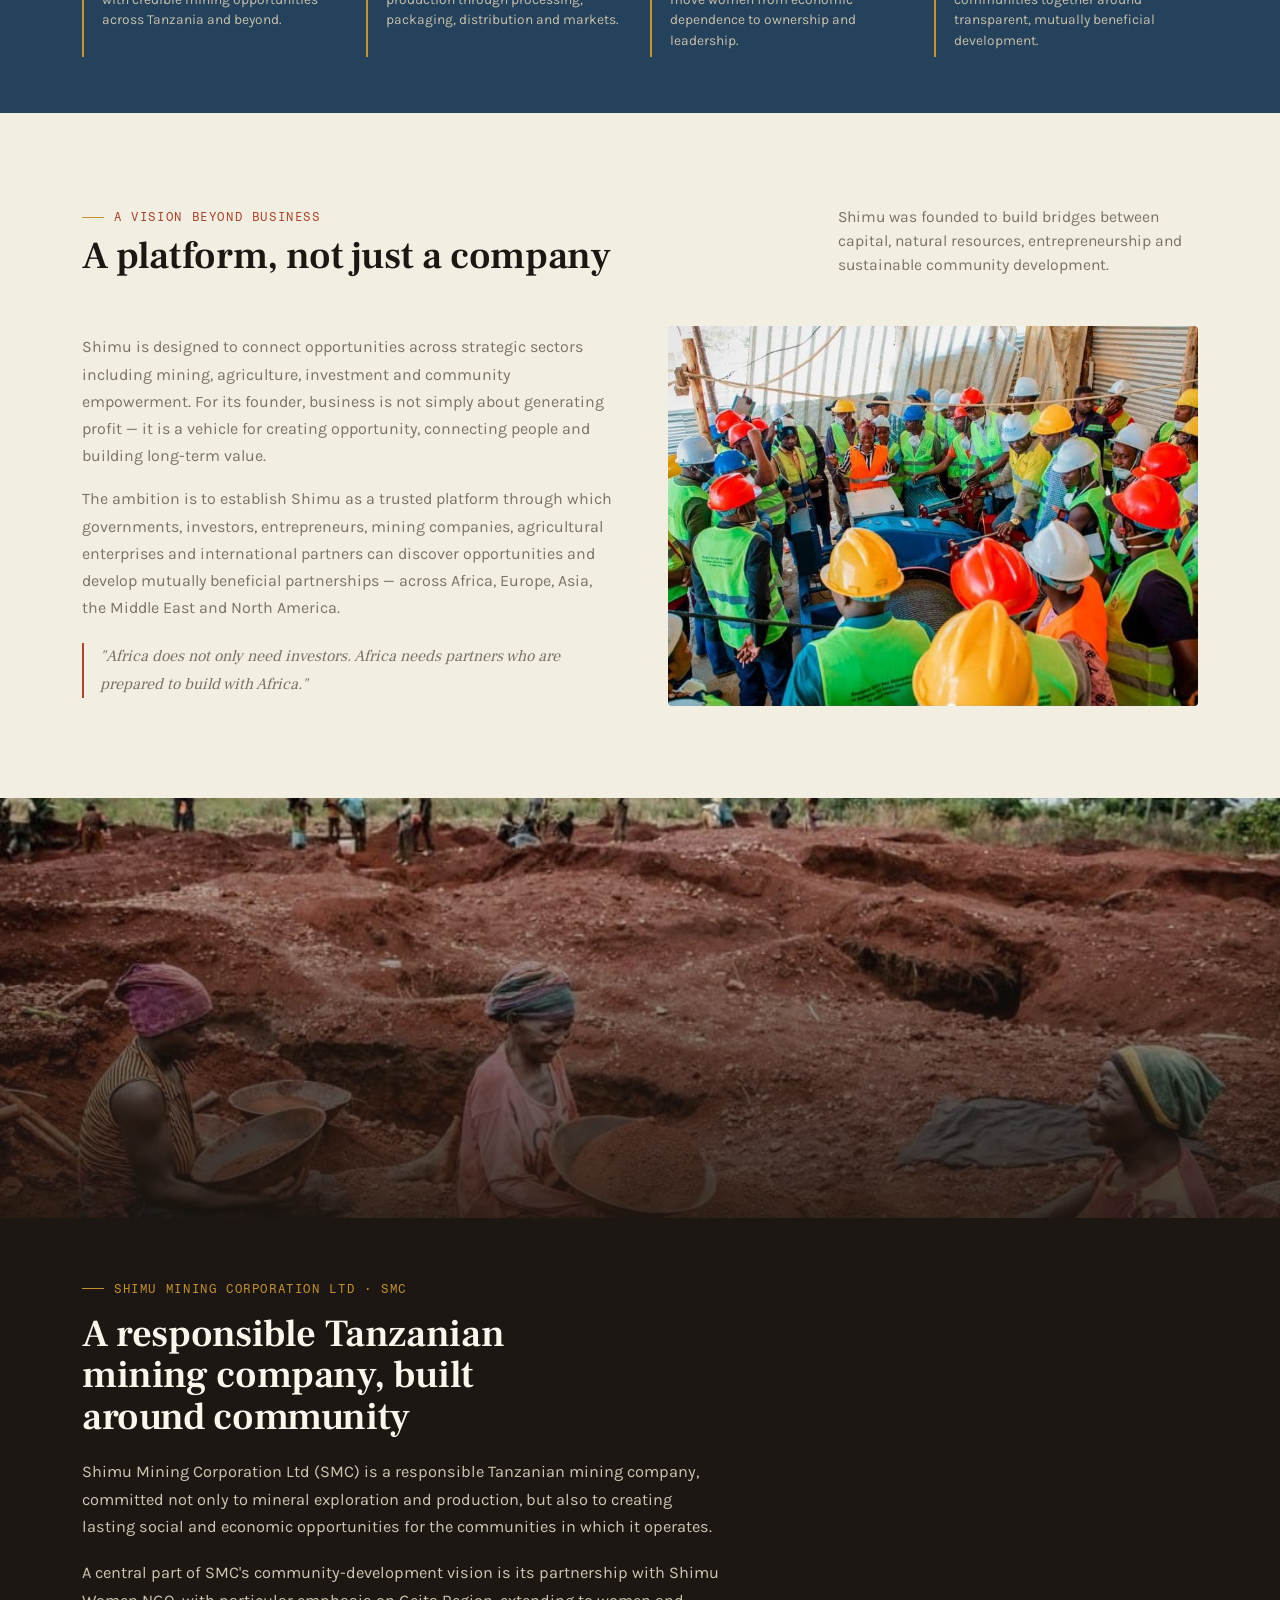
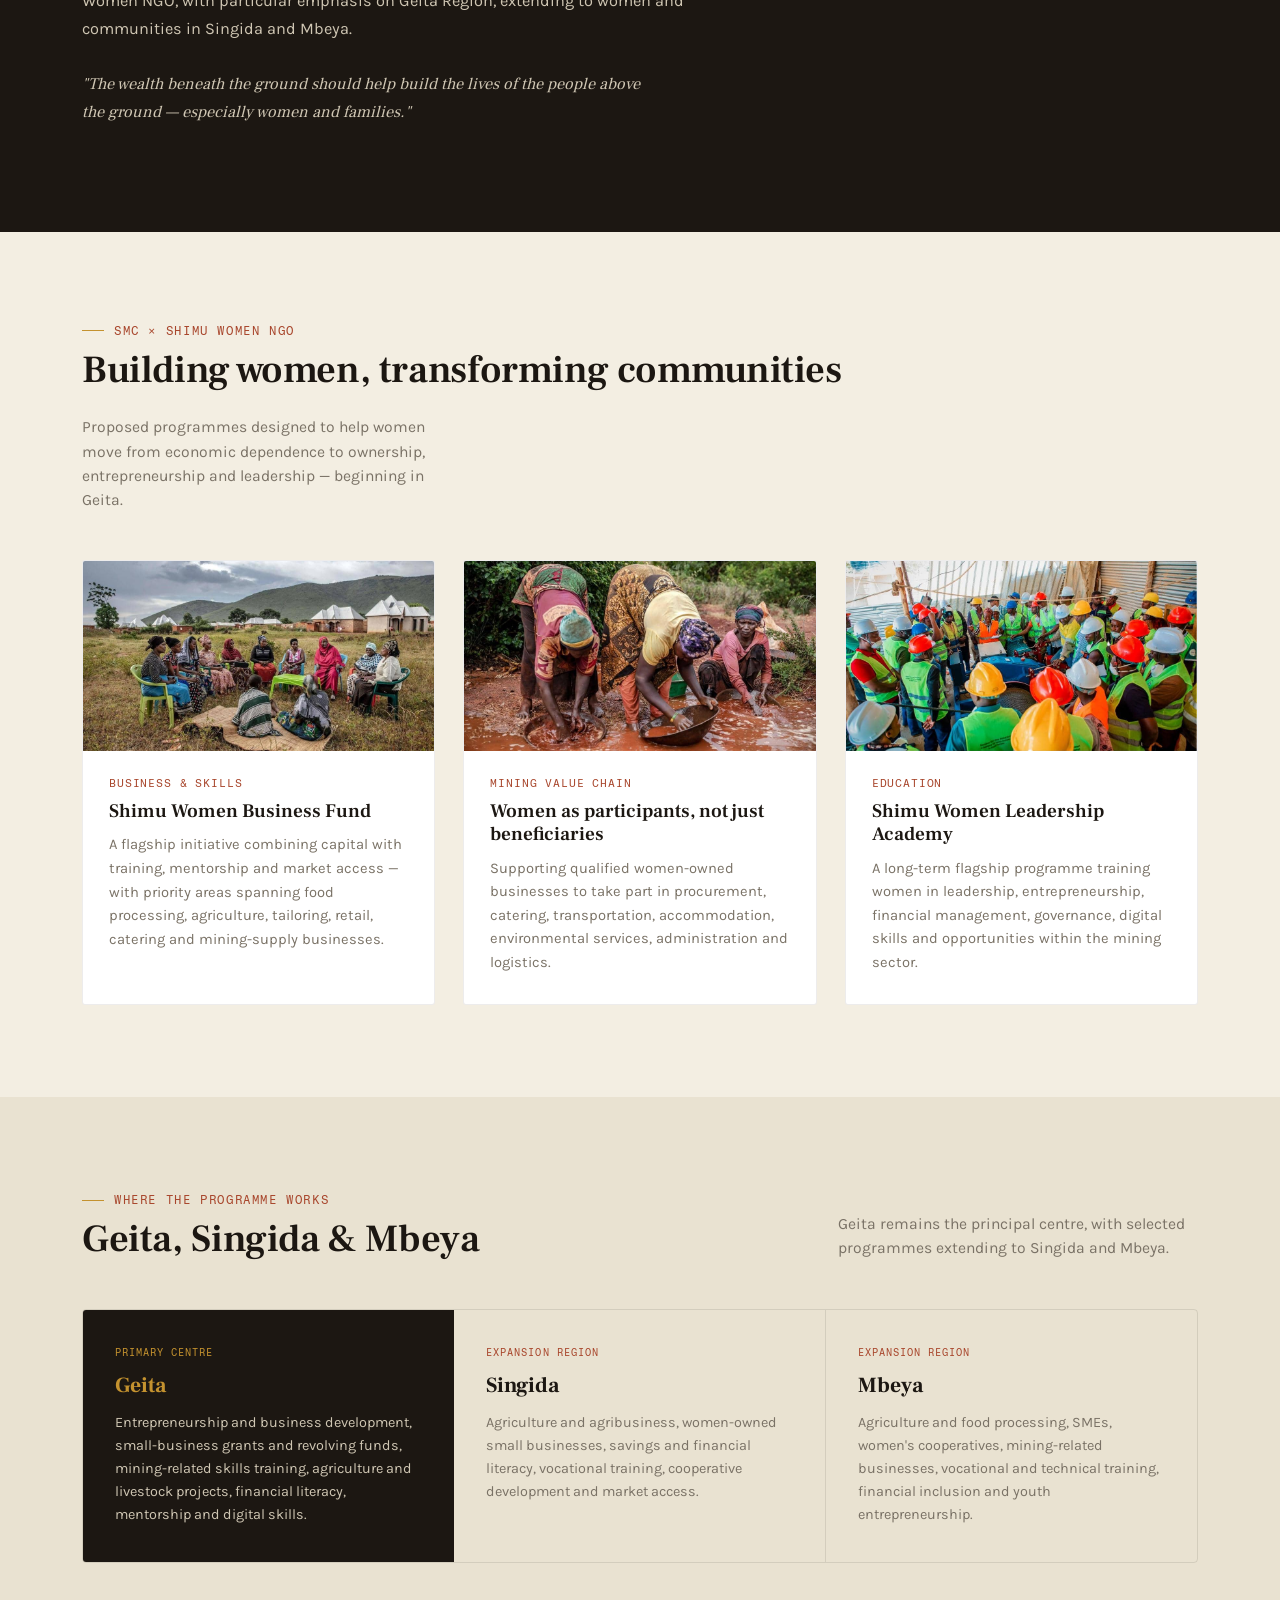
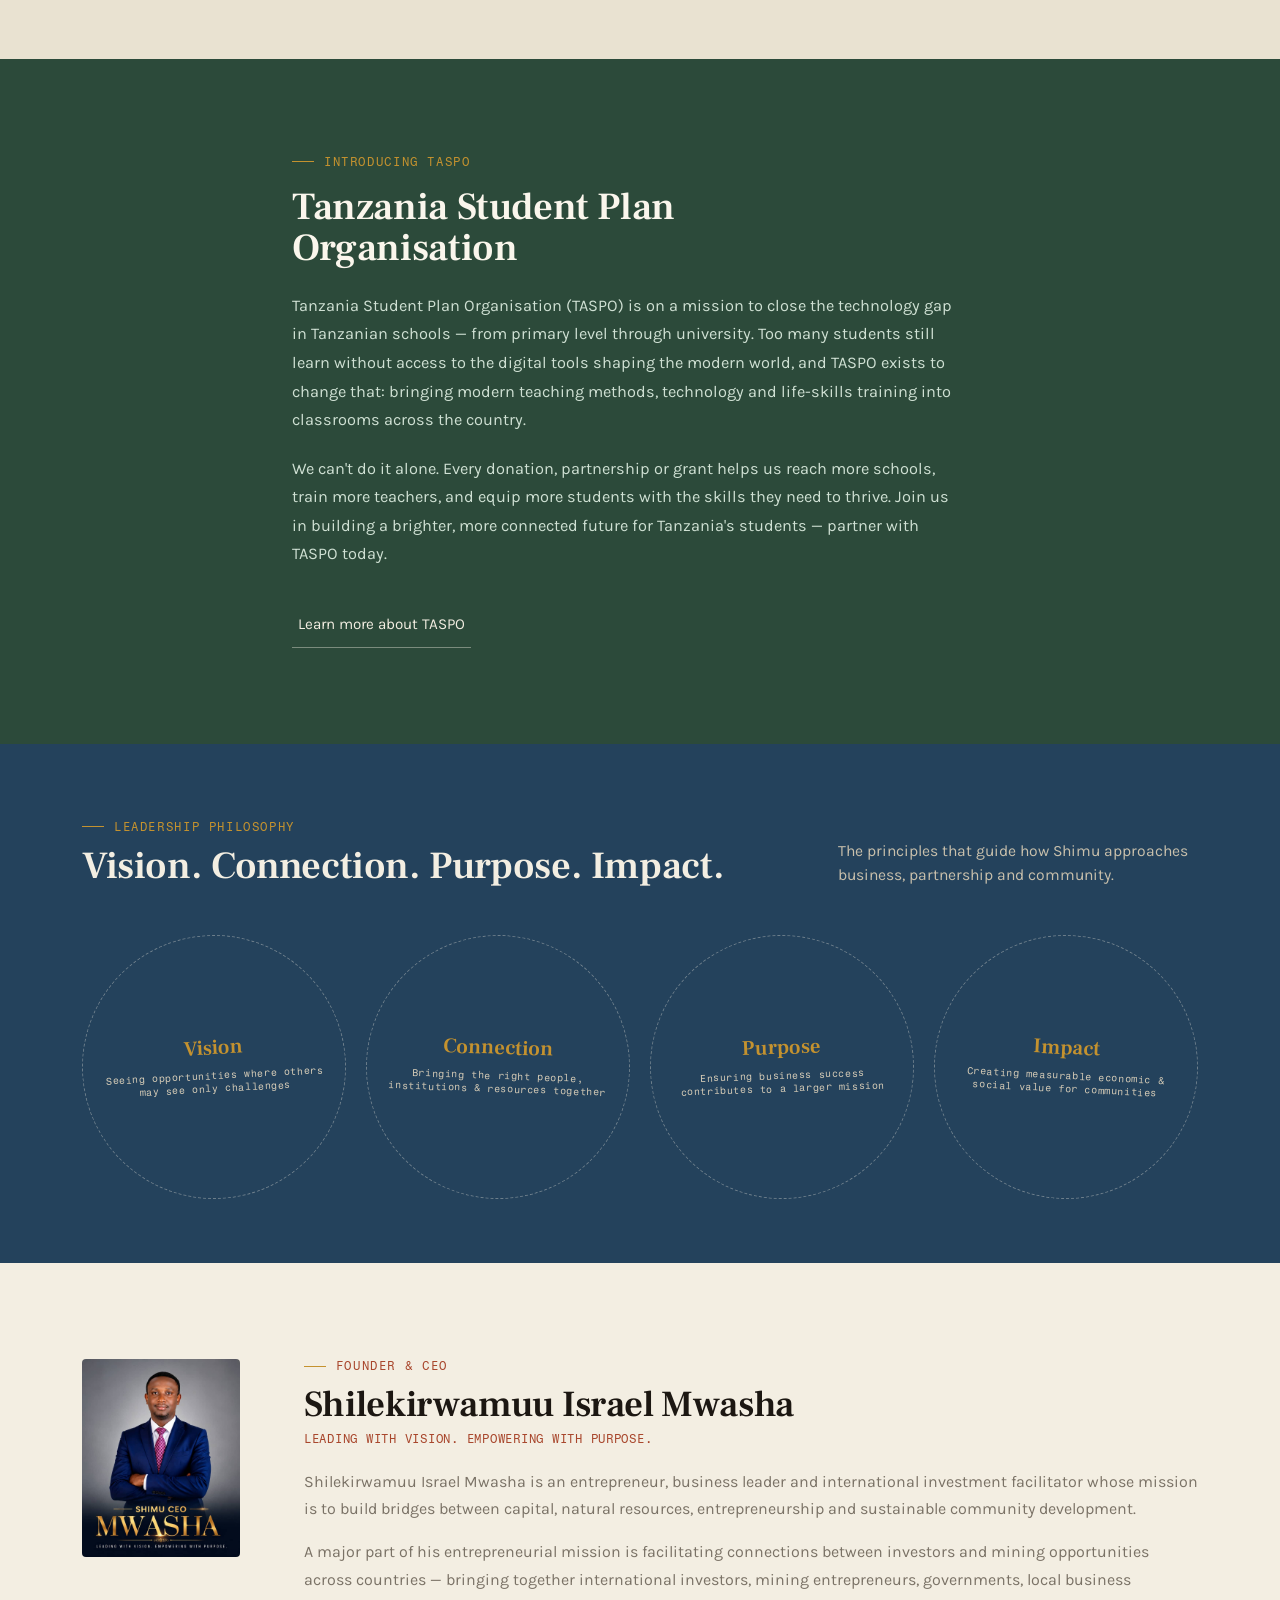
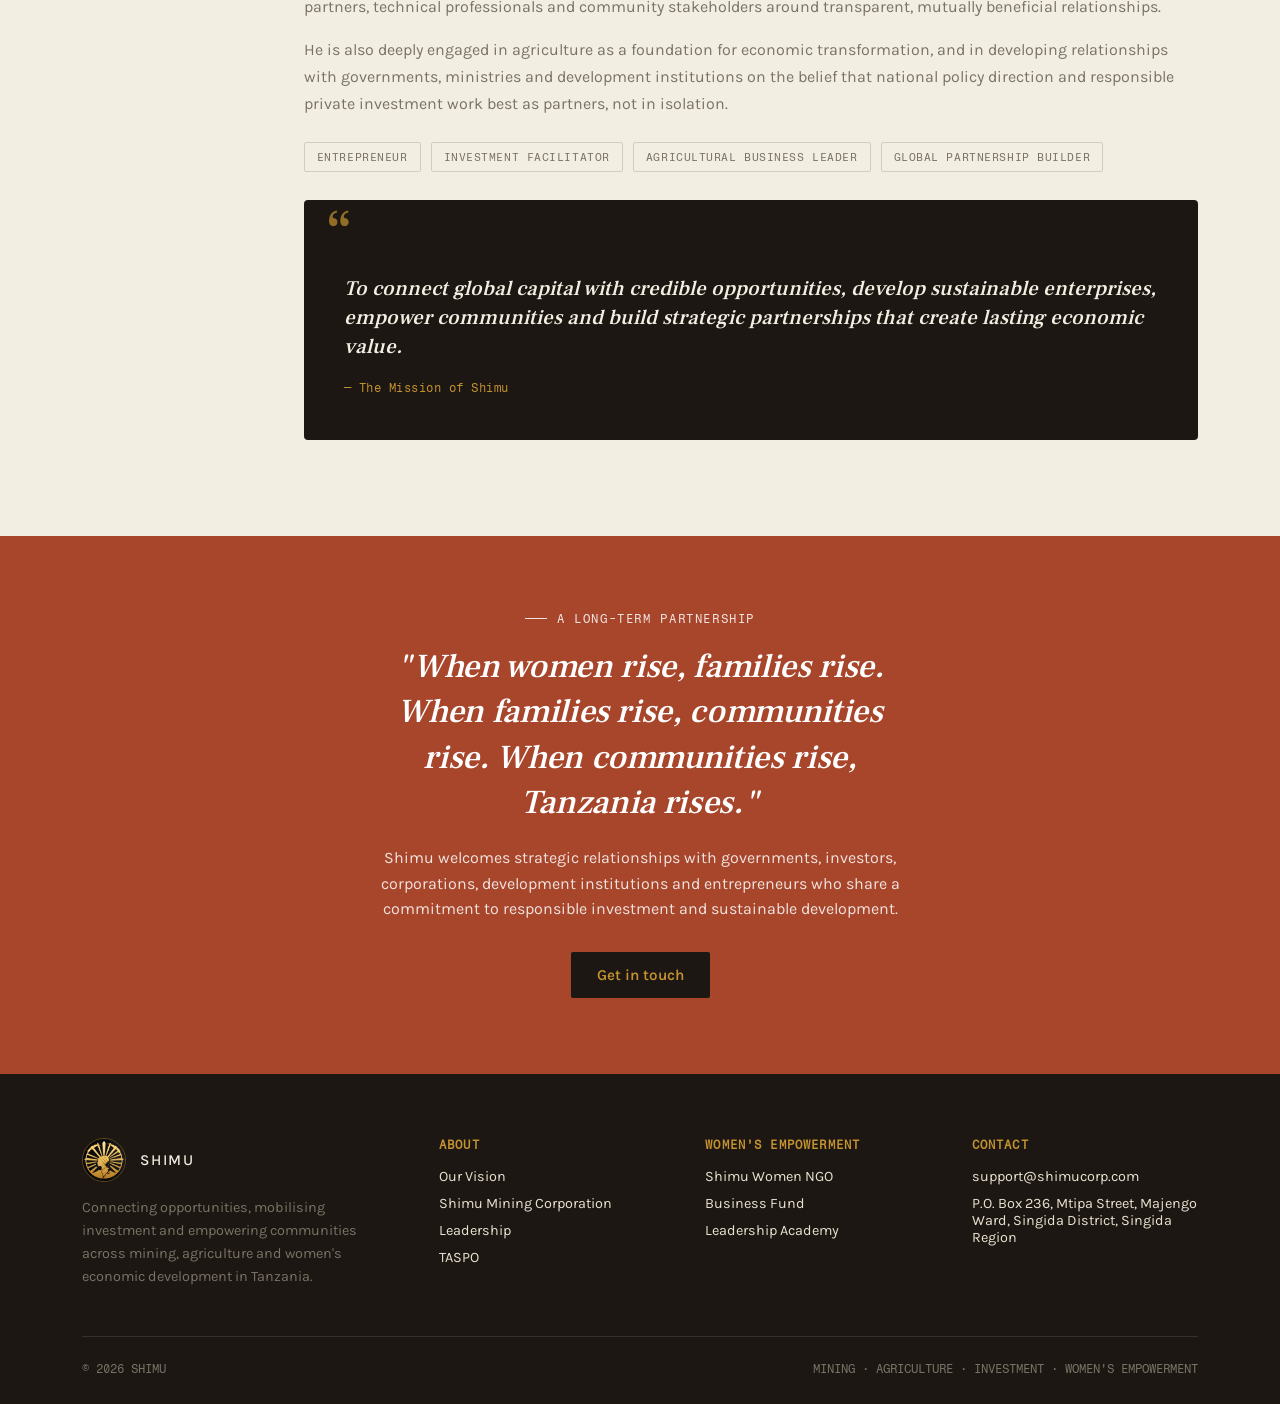
==== commit 4e532fb0: "Use the name Tanzania Student Plan Organisation everywhere Co-Authored-By: Claude Opus 5.5 <noreply@" ====
--- a/index.html
+++ b/index.html
@@ -181,8 +181,8 @@
 <section class="taspo-band" id="taspo">
   <div class="wrap taspo-copy">
     <div class="eyebrow">Introducing TASPO</div>
-    <h2>Tanzania Student Plan Organization</h2>
-    <p>Tanzania Student Plan Organization (TASPO) is on a mission to close the technology gap in Tanzanian schools — from primary level through university. Too many students still learn without access to the digital tools shaping the modern world, and TASPO exists to change that: bringing modern teaching methods, technology and life-skills training into classrooms across the country.</p>
+    <h2>Tanzania Student Plan Organisation</h2>
+    <p>Tanzania Student Plan Organisation (TASPO) is on a mission to close the technology gap in Tanzanian schools — from primary level through university. Too many students still learn without access to the digital tools shaping the modern world, and TASPO exists to change that: bringing modern teaching methods, technology and life-skills training into classrooms across the country.</p>
     <p>We can't do it alone. Every donation, partnership or grant helps us reach more schools, train more teachers, and equip more students with the skills they need to thrive. Join us in building a brighter, more connected future for Tanzania's students — partner with TASPO today.</p>
     <div class="hero-actions">
       <a href="taspo.html" class="btn-ghost">Learn more about TASPO</a>
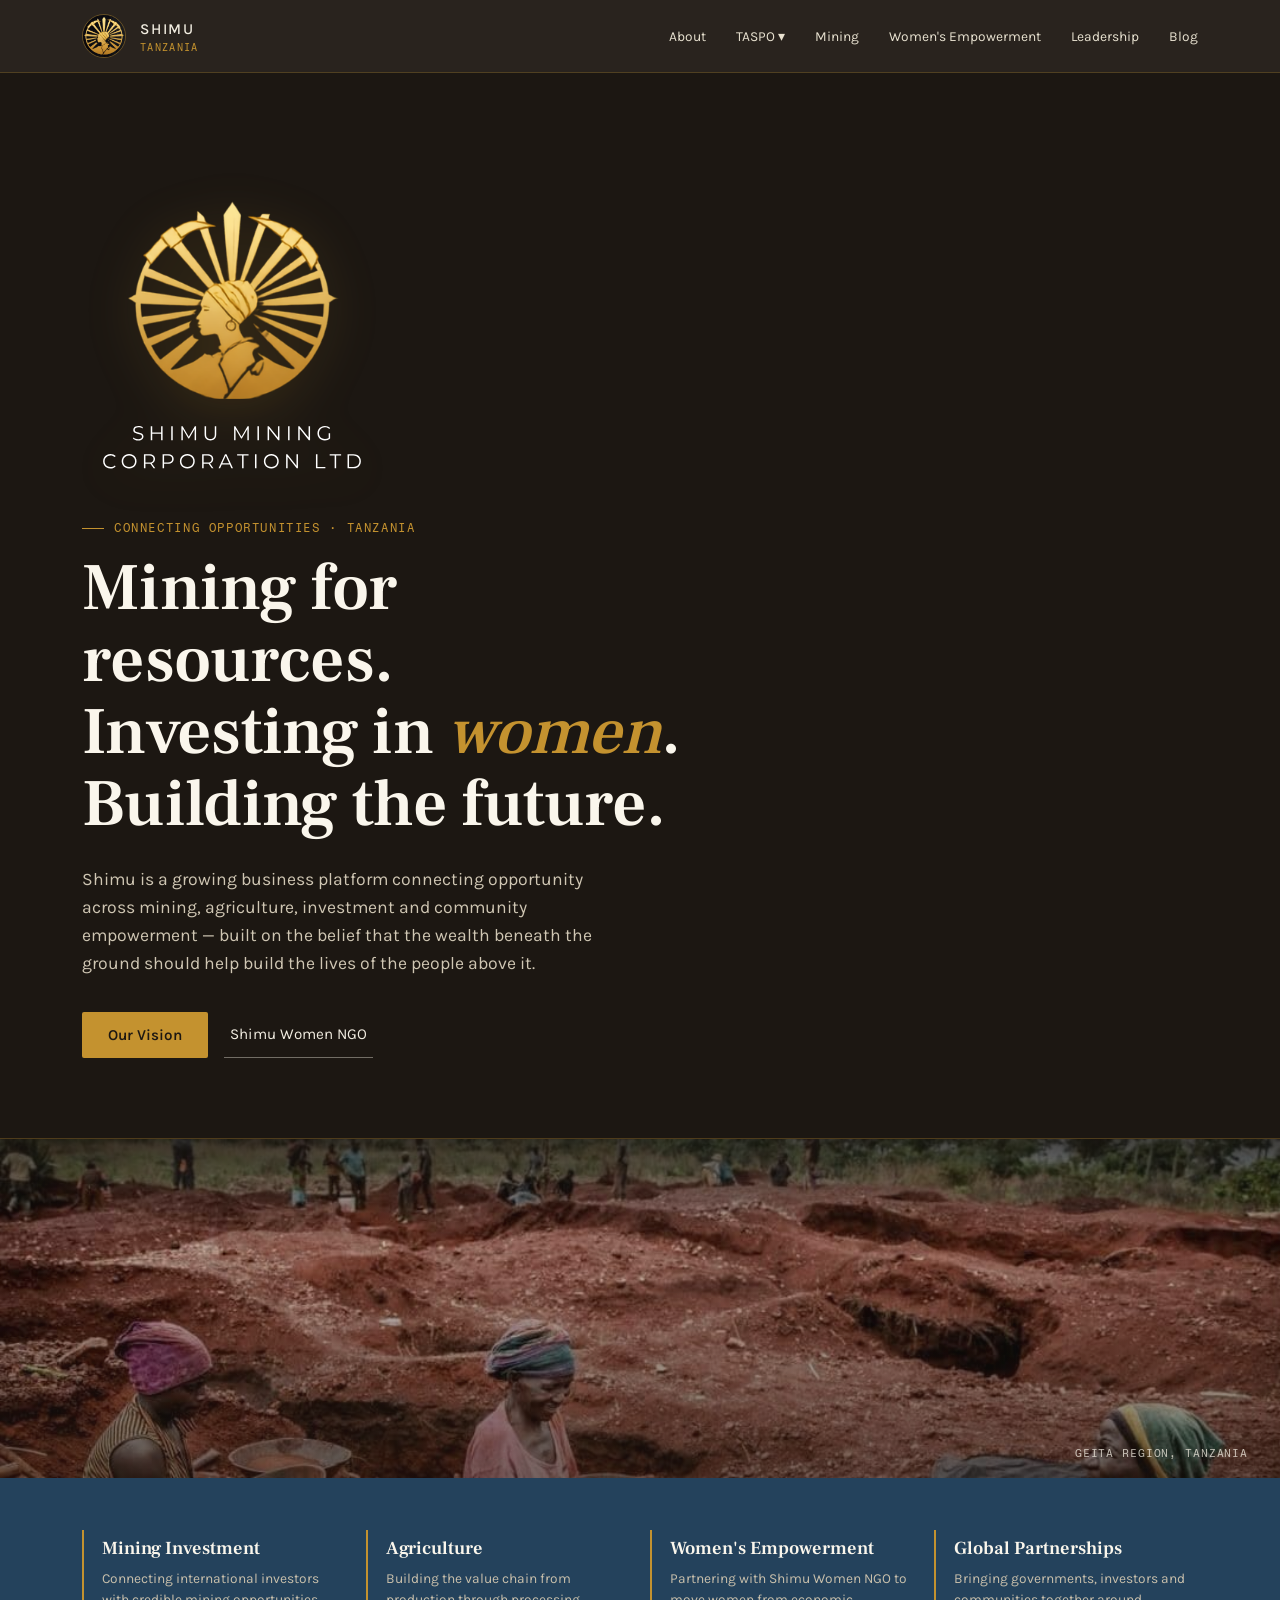
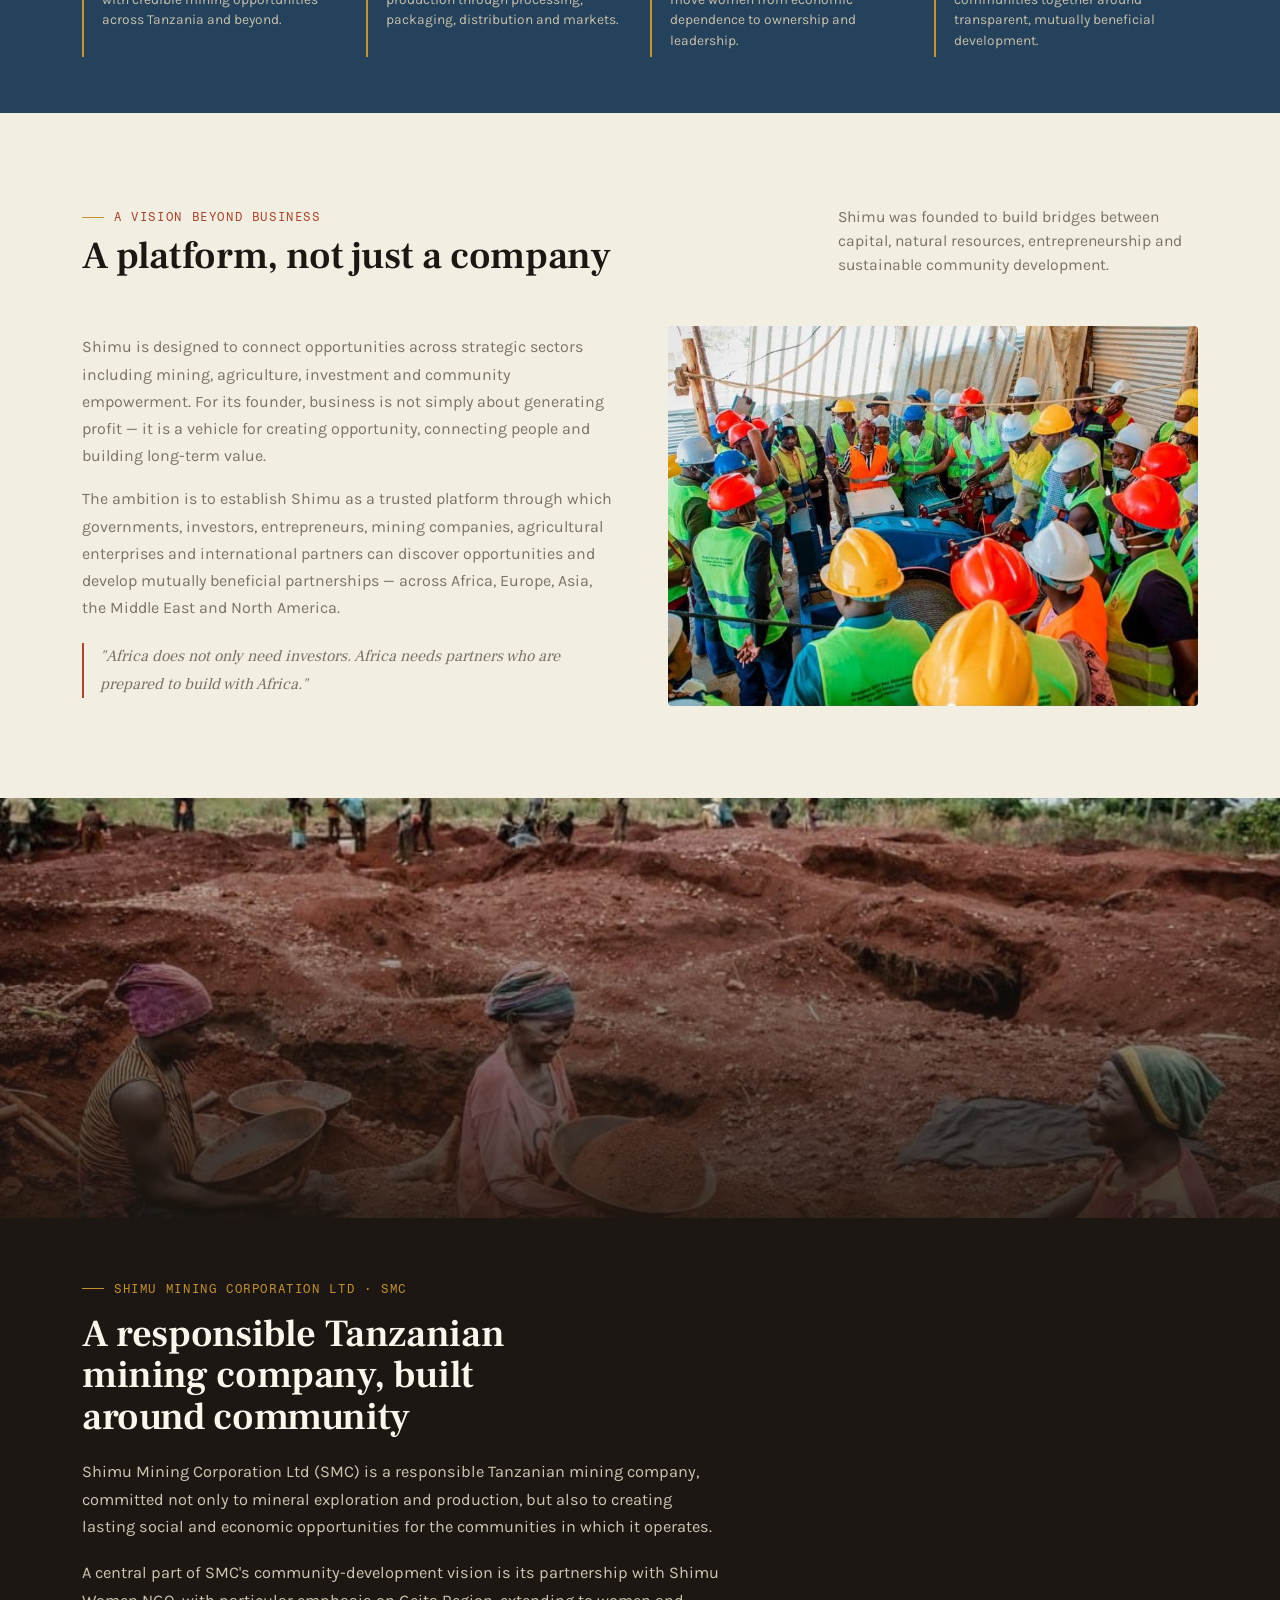
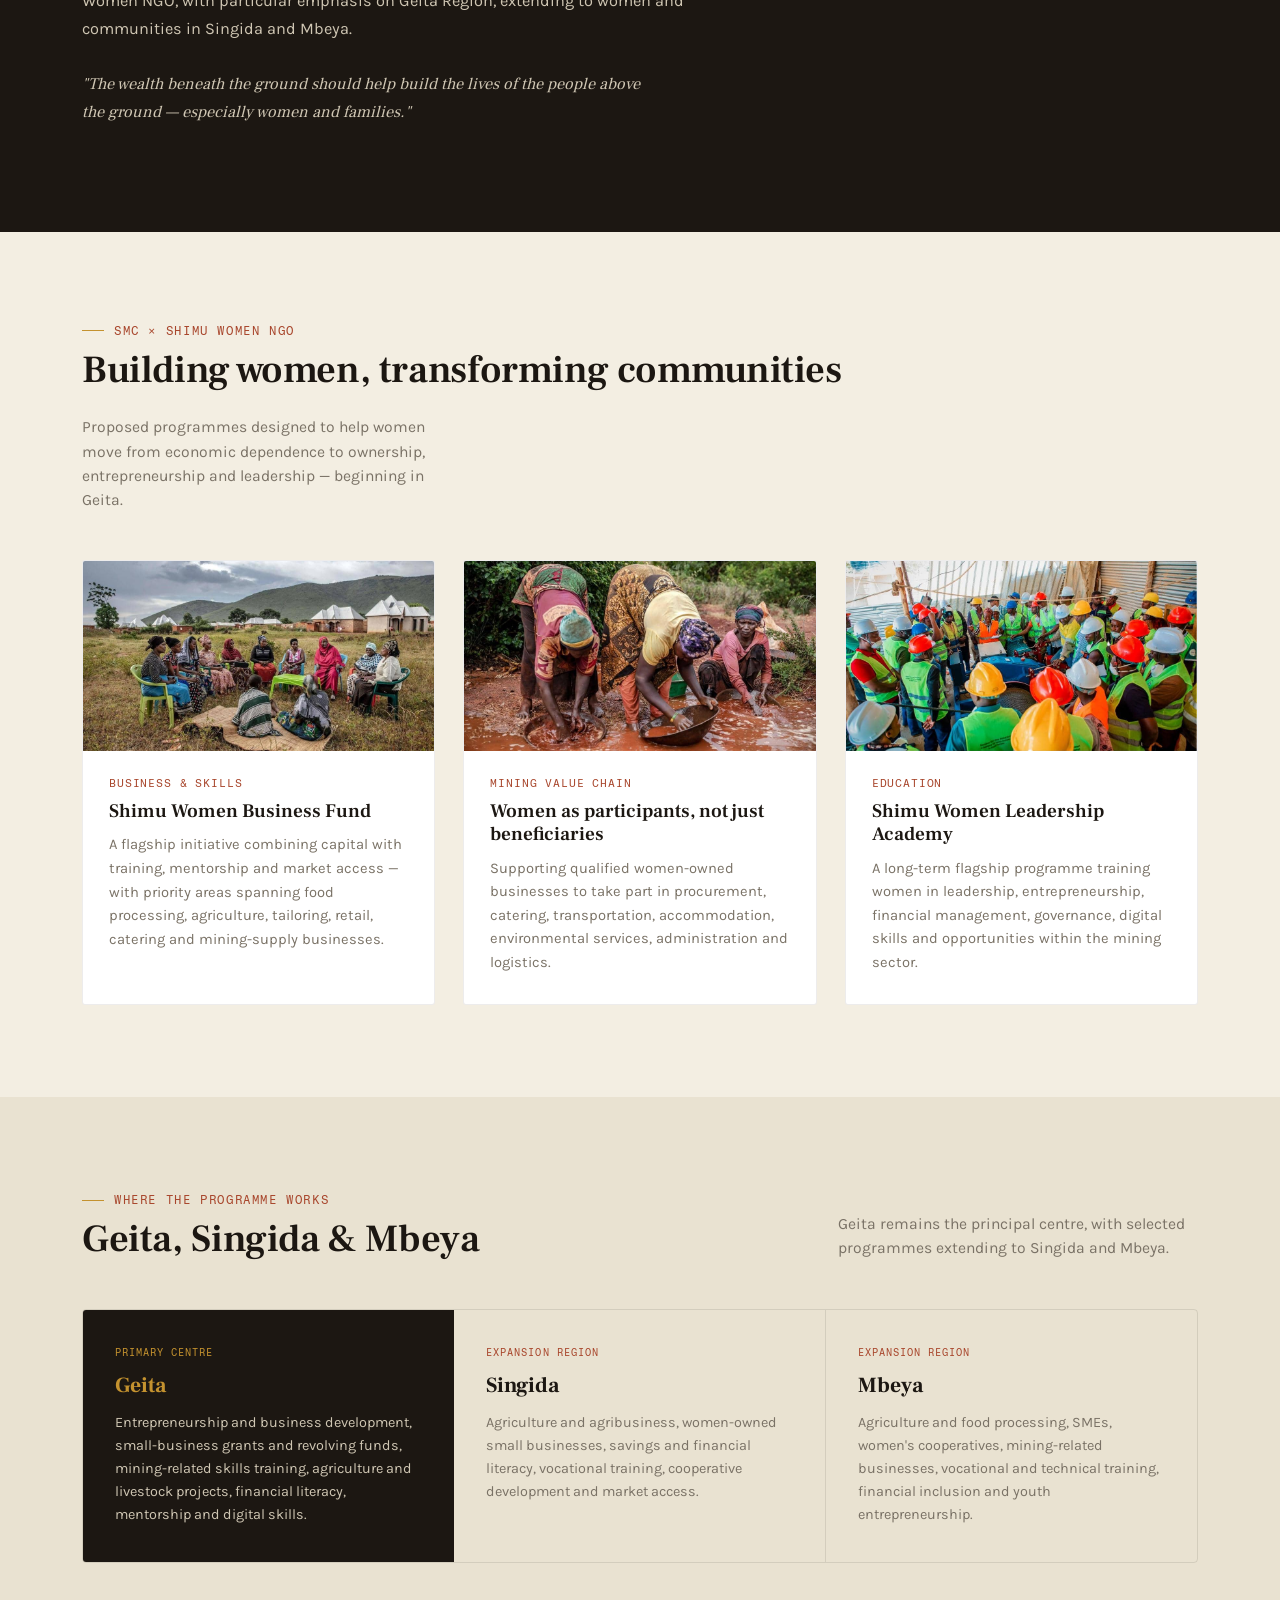
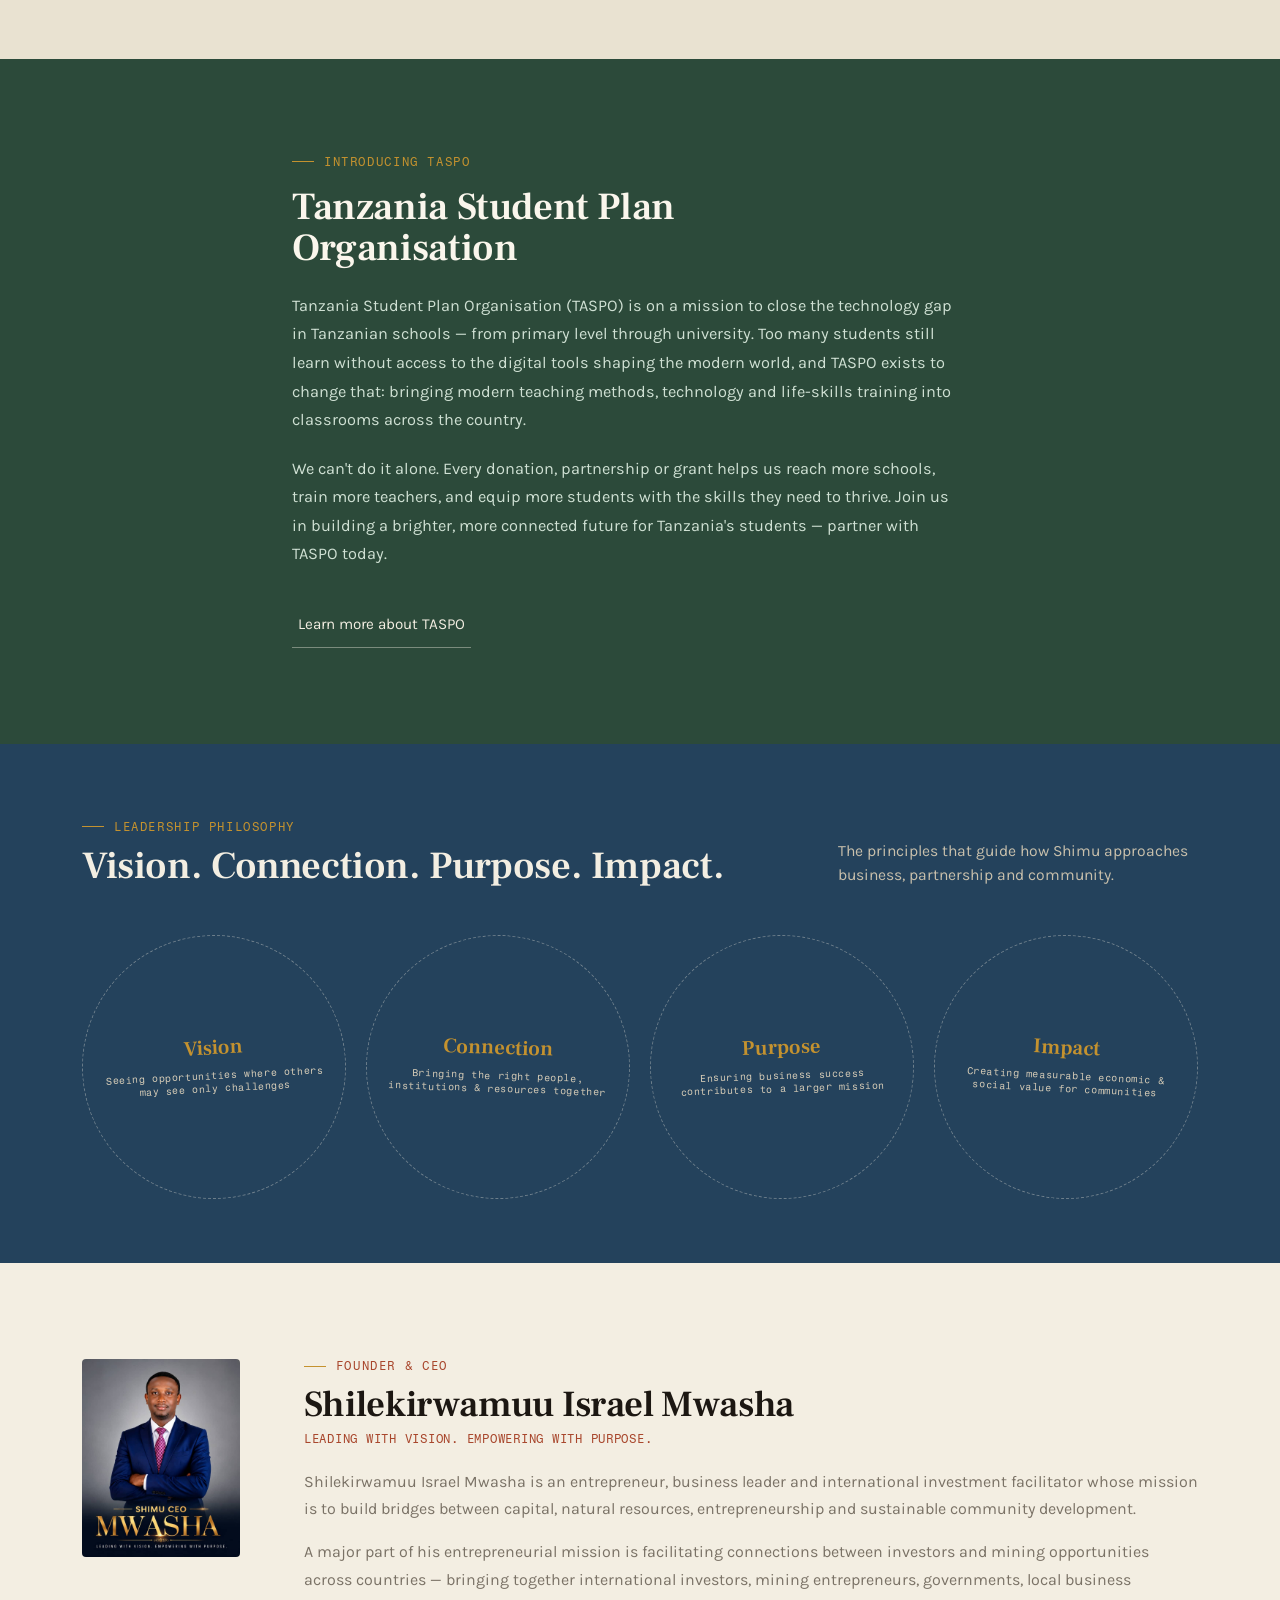
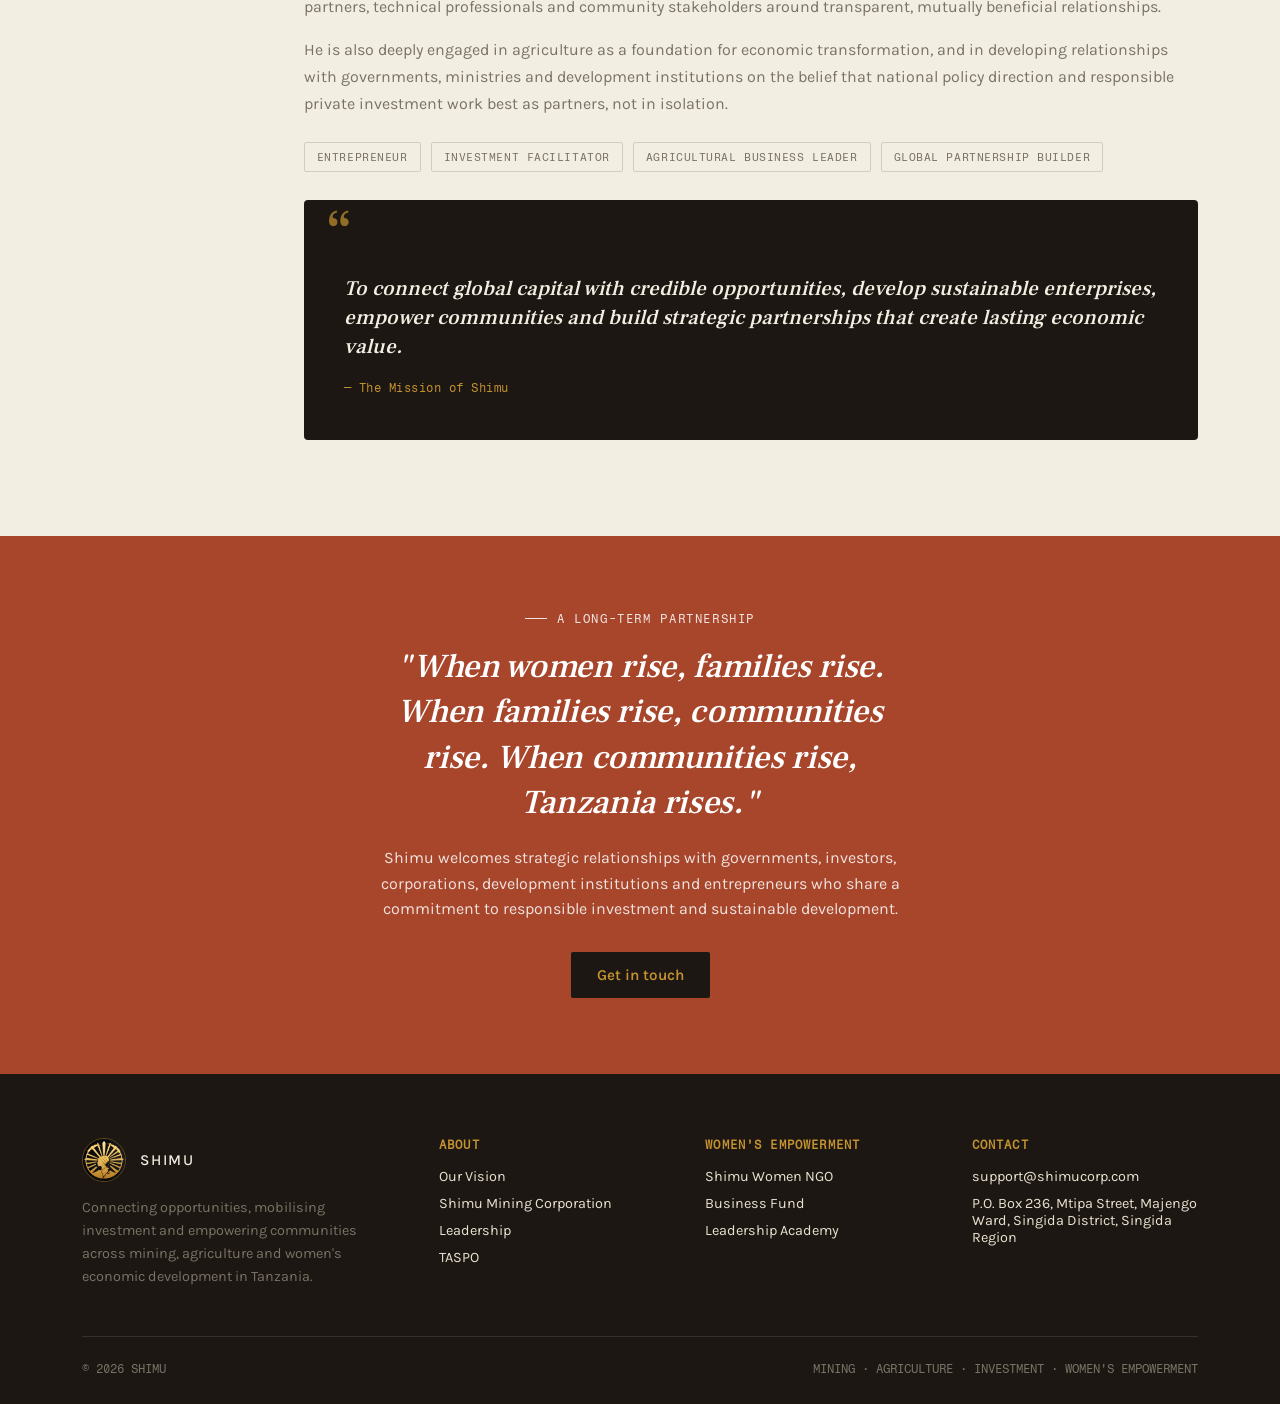
==== commit 9b4123da: "Remove the donate page and all donate buttons Deleted donate.html and every link to it: the Donate N" ====
--- a/index.html
+++ b/index.html
@@ -24,14 +24,12 @@
         <div class="nav-dropdown-menu">
           <a href="team.html">Team</a>
           <a href="licences.html">Licences</a>
-          <a href="donate.html">Donate</a>
         </div>
       </div>
       <a href="#mining">Mining</a>
       <a href="#women">Women's Empowerment</a>
       <a href="#leadership">Leadership</a>
       <a href="blog.html">Blog</a>
-      <a href="donate.html#impact" class="cta-link">Donate Now</a>
     </nav>
     <button class="burger" aria-label="Open menu">MENU</button>
   </div>
--- a/css/styles.css
+++ b/css/styles.css
@@ -417,92 +417,6 @@
 .taspo-dark-band p{color:#cfc6b3; line-height:1.75; max-width:68ch; margin-bottom:16px; font-size:1.02rem;}
 .taspo-dark-band p:last-child{margin-bottom:0;}
 
-/* ---------- DONATE ---------- */
-.donate-highlight{
-  background:#75473b; color:#fff; text-align:center;
-  border-radius:4px; padding:36px 32px; margin:8px 0 4px;
-}
-.donate-highlight .amount{
-  font-family:'Frank Ruhl Libre', serif; font-size:clamp(1.6rem, 3.4vw, 2.3rem);
-  font-weight:700; color:var(--gold); line-height:1.2;
-}
-.donate-highlight p{color:rgba(255,255,255,0.9); margin:12px auto 0; max-width:48ch; line-height:1.6;}
-.donate-highlight a{color:#fff; text-decoration:underline; text-underline-offset:2px;}
-.swap-grid{display:grid; grid-template-columns:1fr 1fr; gap:24px; margin-bottom:28px;}
-.swap-card{border-radius:4px; padding:26px 28px 28px;}
-.swap-card--before{background:var(--paper-dim); border:1px solid rgba(28,23,18,0.1);}
-.swap-card--after{background:var(--forest); color:#fff;}
-.swap-label{
-  font-family:'Fragment Mono', monospace; font-size:0.7rem; letter-spacing:0.08em;
-  text-transform:uppercase; margin-bottom:12px;
-}
-.swap-card--before .swap-label{color:var(--rust);}
-.swap-card--after .swap-label{color:var(--gold);}
-.swap-card ul{list-style:none; margin:0; padding:0;}
-.swap-card li{
-  position:relative; padding:11px 0 11px 26px; line-height:1.5; font-size:0.98rem;
-  border-top:1px solid rgba(28,23,18,0.08);
-}
-.swap-card li:first-child{border-top:none;}
-.swap-card--after li{border-top-color:rgba(255,255,255,0.16);}
-.swap-card li::before{position:absolute; left:0; top:11px; font-size:0.85rem;}
-.swap-card--before li::before{content:"\00d7"; color:var(--rust);}
-.swap-card--after li::before{content:"\2713"; color:var(--gold);}
-@media (max-width: 640px){
-  .swap-grid{grid-template-columns:1fr; gap:16px;}
-}
-.donate-tiers{
-  display:grid; grid-template-columns:repeat(4, 1fr); gap:20px; margin-top:8px;
-}
-.donate-tier{
-  background:#fff; border:1px solid rgba(28,23,18,0.1); border-top:3px solid var(--gold);
-  border-radius:3px; padding:26px 22px 28px;
-}
-.donate-tier .tier-amount{
-  font-family:'Frank Ruhl Libre', serif; font-size:1.7rem; font-weight:700; color:var(--ink); margin-bottom:8px;
-}
-.donate-tier p{color:var(--stone); font-size:0.92rem; line-height:1.55;}
-.donate-cta{text-align:center; margin-top:8px;}
-.donate-note{
-  color:var(--stone); font-size:0.92rem; line-height:1.7; max-width:60ch; margin:0 auto 24px; text-align:center;
-}
-.donate-gate{
-  max-width:56ch; background:#fff; border:1px solid rgba(28,23,18,0.1);
-  border-left:3px solid var(--forest); border-radius:3px; padding:30px 32px;
-}
-.donate-gate-fields{display:grid; grid-template-columns:1fr 1fr; gap:18px; margin-bottom:22px;}
-.donate-gate label{display:flex; flex-direction:column; gap:6px;}
-.donate-gate label.donate-gate-wide{grid-column:1 / -1;}
-.donate-gate label span{
-  font-family:'Fragment Mono', monospace; font-size:0.68rem; letter-spacing:0.08em;
-  text-transform:uppercase; color:var(--rust);
-}
-.donate-gate label span em{font-style:normal; color:var(--stone); text-transform:none; letter-spacing:0;}
-.donate-gate-honey{position:absolute; left:-9999px; width:1px; height:1px; opacity:0;}
-.donate-gate input{
-  font:inherit; padding:11px 12px; border:1px solid rgba(28,23,18,0.2);
-  border-radius:2px; background:var(--paper); color:var(--ink);
-}
-.donate-gate input:focus{outline:2px solid var(--gold); outline-offset:1px; border-color:var(--gold);}
-@media (max-width: 520px){
-  .donate-gate-fields{grid-template-columns:1fr;}
-}
-.bank-card{
-  background:#fff; border:1px solid rgba(28,23,18,0.1); border-left:3px solid var(--forest);
-  border-radius:3px; padding:30px 32px; max-width:56ch;
-}
-.bank-card dl{display:grid; grid-template-columns:auto 1fr; gap:12px 24px; margin:0;}
-.bank-card dt{
-  font-family:'Fragment Mono', monospace; font-size:0.68rem; letter-spacing:0.08em;
-  text-transform:uppercase; color:var(--rust); align-self:start; padding-top:3px;
-}
-.bank-card dd{margin:0; color:var(--ink); font-size:1rem; line-height:1.5;}
-.bank-card dd.mono{font-family:'Fragment Mono', monospace; letter-spacing:0.04em;}
-@media (max-width: 520px){
-  .bank-card dl{grid-template-columns:1fr; gap:4px 0;}
-  .bank-card dd{margin-bottom:14px;}
-}
-
 /* ---------- FOOTER ---------- */
 footer{background:var(--ink); color:var(--paper-dim); padding:64px 0 28px;}
 .footer-grid{display:grid; grid-template-columns:1.4fr 1fr 1fr 1fr; gap:40px; margin-bottom:48px;}
@@ -546,11 +460,9 @@
   .footer-grid{grid-template-columns:1fr 1fr;}
   .taspo-focus-grid{grid-template-columns:1fr;}
   .team-grid{grid-template-columns:repeat(2, 1fr);}
-  .donate-tiers{grid-template-columns:repeat(2, 1fr);}
 }
 @media (max-width: 520px){
   .pillars-inner{grid-template-columns:1fr;}
   .footer-grid{grid-template-columns:1fr;}
   .team-grid{grid-template-columns:1fr;}
-  .donate-tiers{grid-template-columns:1fr;}
-}
+}
